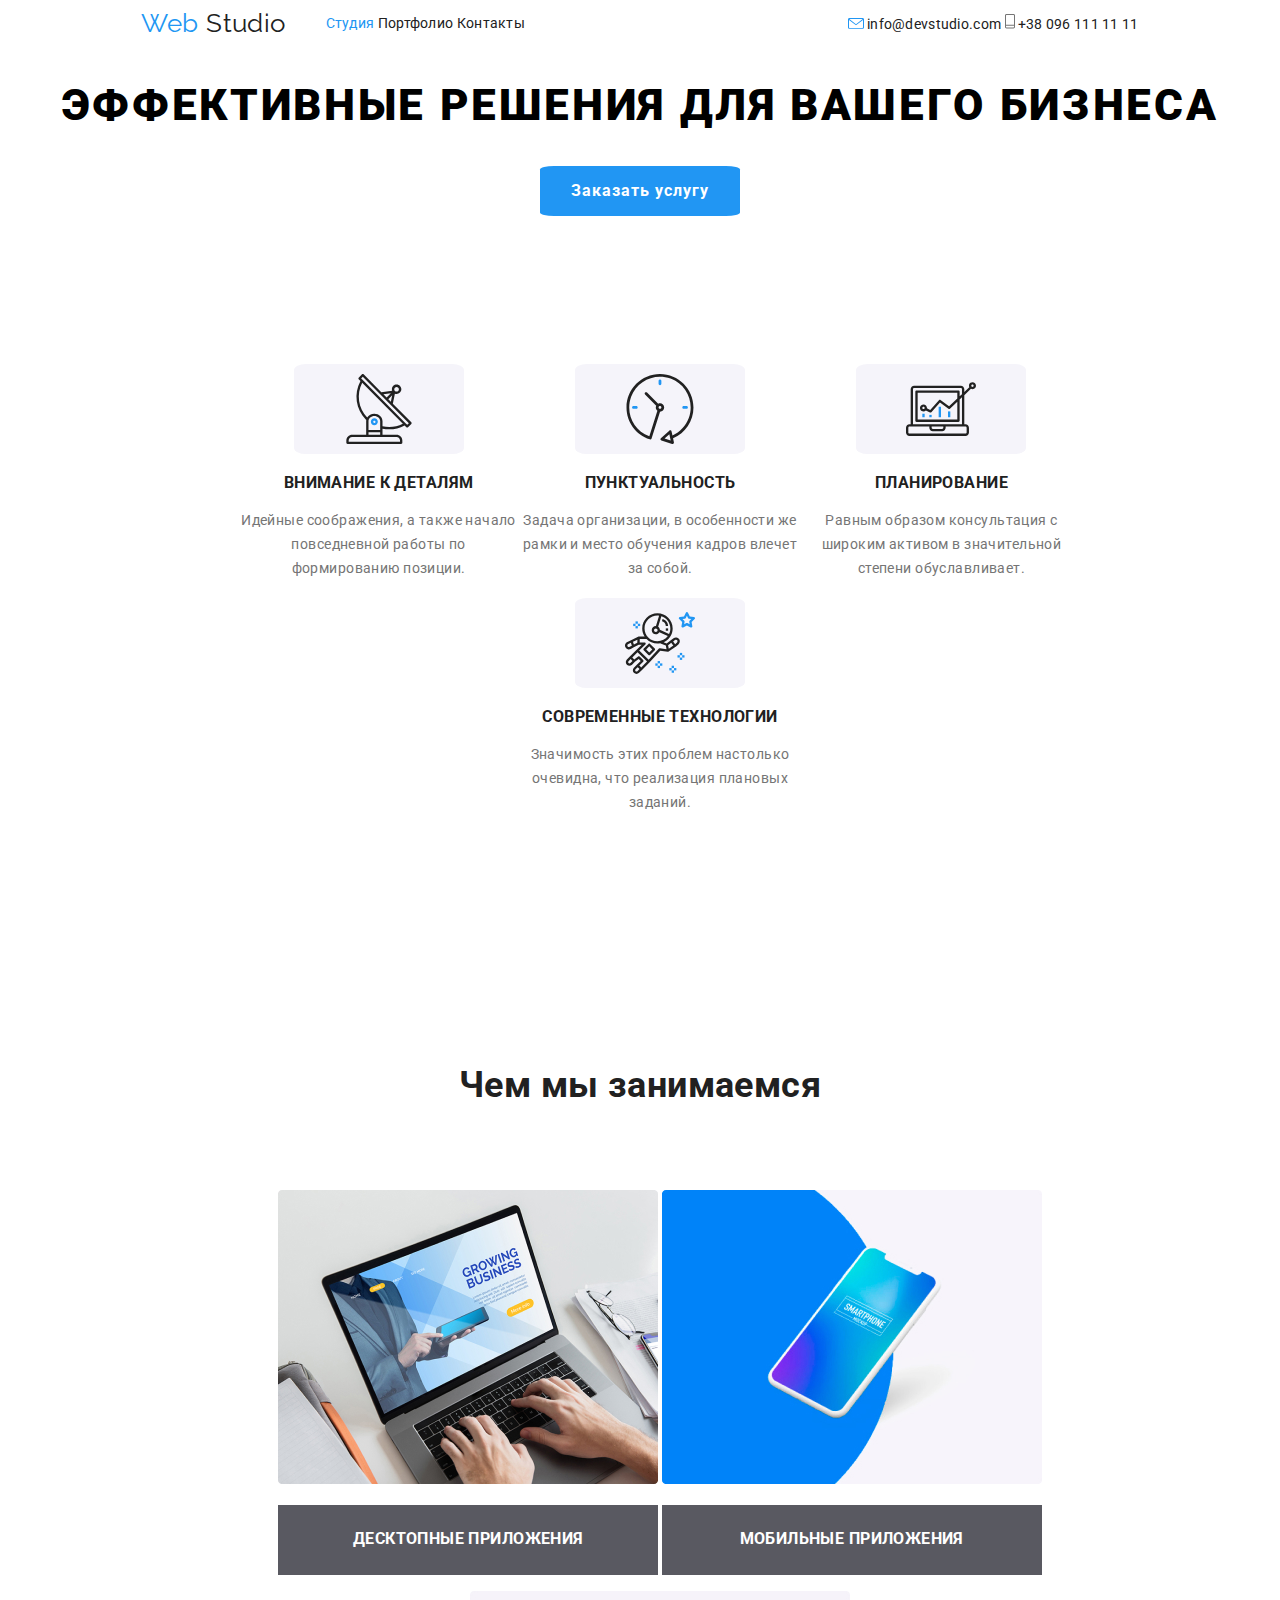
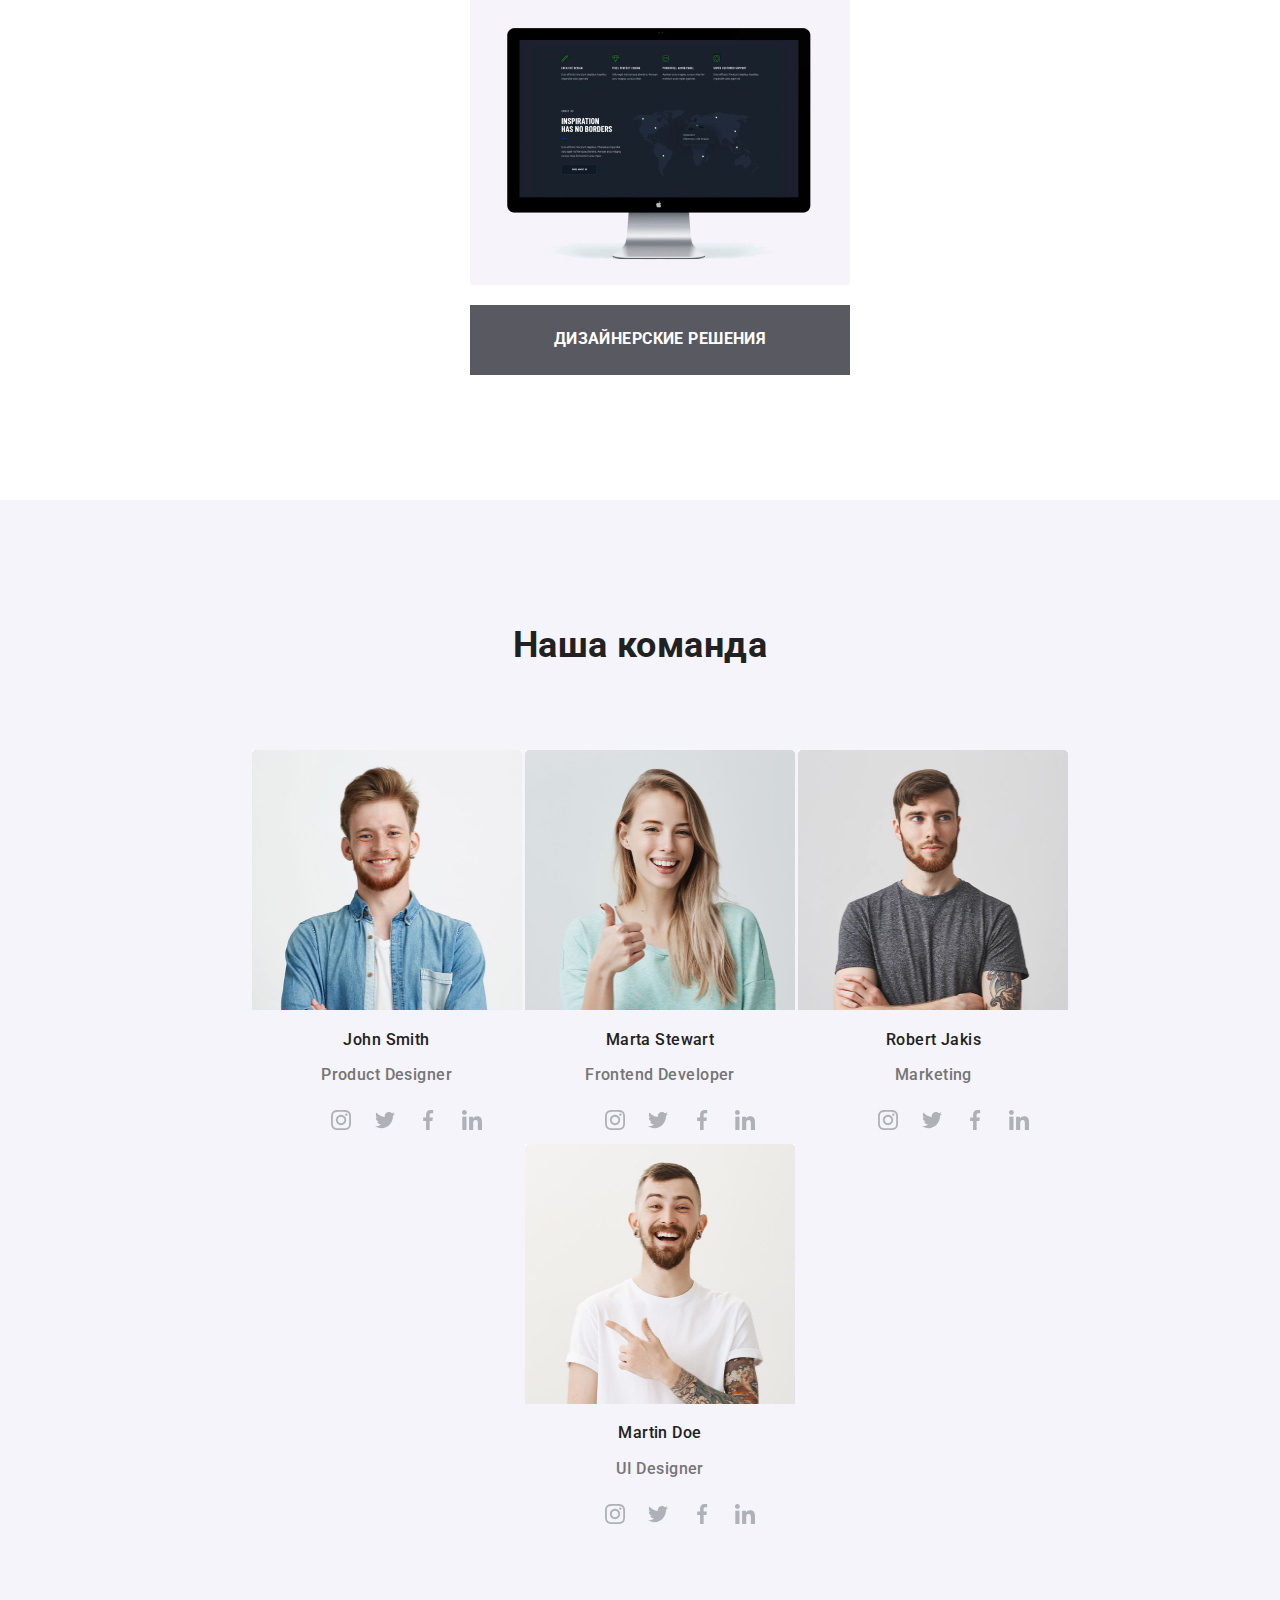
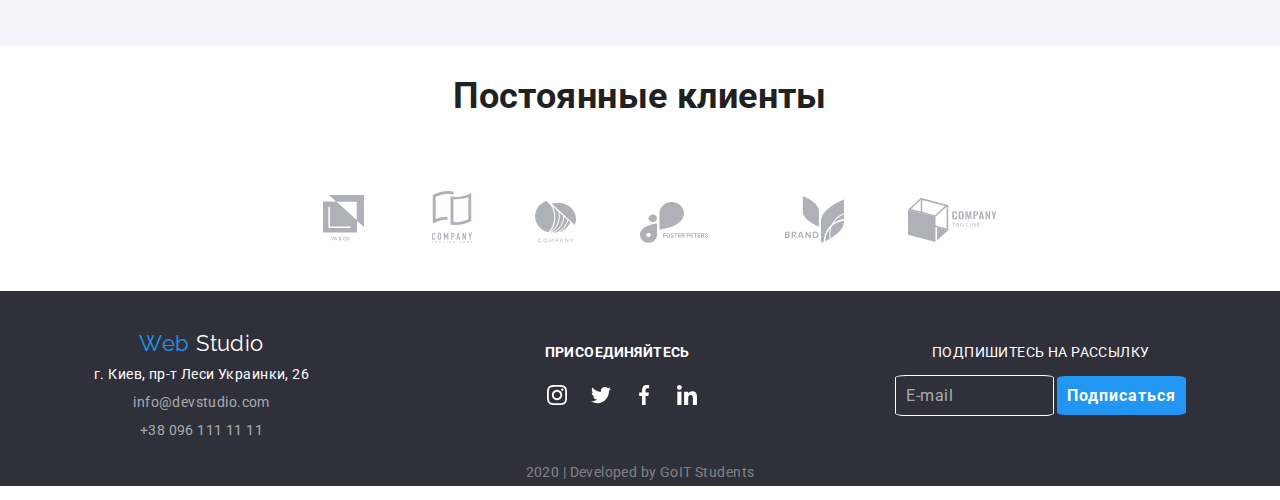
==== index.html @ b87e2730 "HW2 files added" ====
<!DOCTYPE html>
<html lang="ru">
  <head>
    <meta charset="UTF-8" />
    <meta name="viewport" content="width=device-width, initial-scale=1.0" />
    <title>Web Studio</title>

    <link
      href="https://fonts.googleapis.com/css2?family=Raleway:wght@700&family=Roboto:wght@500;700;900&display=swap"
      rel="stylesheet"
    />
    <link
      rel="stylesheet"
      href="https://cdnjs.cloudflare.com/ajax/libs/modern-normalize/0.6.0/modern-normalize.min.css"
    />
    <link rel="stylesheet" href="./css/style.css" />
  </head>
  <body>
    <header>
      <nav>
        <a href="./index.html" class="logo"
          ><span class="accent">Web</span> Studio</a
        >
        <ul class="list">
          <li class="item"><a class="item_active" href="">Студия</a></li>
          <li class="item"><a href="./portfolio.html">Портфолио</a></li>
          <li class="item"><a href="">Контакты</a></li>
        </ul>
      </nav>
      <section>
        <!-- потом сделать невидимым -->
        <h2 class="hidden">Свяжитесь с нами</h2>
        <ul class="contact_list">
          <li>
            <a href="mailto:info@devstudio.com">
              <img src="./images/mail.svg" alt="почта" /> info@devstudio.com</a
            >
          </li>
          <li>
            <a href="tel:0961111111">
              <img src="./images/tel.svg" alt="телефон" /> +38 096 111 11 11</a
            >
          </li>
        </ul>
      </section>
    </header>
    <main>
      <!-- It`s the hero, that our html layout deserves -->
      <section class="hero-section">
        <h1 class="hero-title">эффективные решения для вашего бизнеса</h1>

        <a class="hero_button" href="">Заказать услугу</a>
      </section>

      <!-- It`s Our advantages -->
      <section class="advantages-section">
        <h2 class="hidden">Наши преимущества</h2>
        <div class="advantages-horiz">
          <ul class="adventages">
            <li>
              <a href=""
                ><img src="./images/feature01.svg" alt="антенна" />
                <h3>Внимание к деталям</h3>
                <p>
                  Идейные соображения, а также начало повседневной работы по
                  формированию позиции.
                </p>
              </a>
            </li>
            <li>
              <a href=""
                ><img src="./images/feature02.svg" alt="часы" />
                <h3>Пунктуальность</h3>
                <p>
                  Задача организации, в особенности же рамки и место обучения
                  кадров влечет за собой.
                </p>
              </a>
            </li>
            <li>
              <a href=""
                ><img src="./images/feature03.svg" alt="диаграмма" />
                <h3>Планирование</h3>
                <p>
                  Равным образом консультация с широким активом в значительной
                  степени обуславливает.
                </p>
              </a>
            </li>
            <li>
              <a href=""
                ><img src="./images/feature04.svg" alt="космонавт" />
                <h3>Современные технологии</h3>
                <p>
                  Значимость этих проблем настолько очевидна, что реализация
                  плановых заданий.
                </p>
              </a>
            </li>
          </ul>
        </div>
      </section>
      <!-- It`s what we are doing -->
      <section class="doing-section">
        <h2 class="doing_title">Чем мы занимаемся</h2>

        <div class="doing-horiz">
          <ul class="doing_list">
            <li>
              <a href=""
                ><img
                  src="./images/doing01.jpg"
                  alt="ноутбук"
                  width="380"
                  height="294"
                />
                <h3>Десктопные приложения</h3>
                <!-- <img
                  src="./images/doing011.jpg"
                  alt="фон для десктопного приложения"
                  width="380"
                  height="70"
                /> -->
              </a>
            </li>
            <li>
              <a href=""
                ><img
                  src="./images/doing02.jpg"
                  alt="телефон"
                  width="380"
                  height="294"
                />
                <h3>Мобильные приложения</h3>
                <!-- <img
                  src="./images/doing022.jpg"
                  alt="фон для мобильного приложения"
                  width="380"
                  height="70"
                /> -->
              </a>
            </li>
            <li>
              <a href=""
                ><img
                  src="./images/doing03.jpg"
                  alt="экран"
                  width="380"
                  height="294"
                />
                <h3>Дизайнерские решения</h3>
                <!-- <img
                  src="./images/doing033.jpg"
                  alt="фон для дизайнерских решений"
                  width="380"
                  height="70"
                /> -->
              </a>
            </li>
          </ul>
        </div>
      </section>
      <!-- It`s our team -->
      <section class="team-section">
        <h2 class="team_title">Наша команда</h2>
        <div class="team-horiz">
          <ul class="team_list">
            <li>
              <img
                src="./images/johnSmith.jpg"
                alt="Джон Смит"
                width="270"
                height="260"
              />
              <h3>John Smith</h3>
              <p>Product Designer</p>
              <ul class="social_list">
                <li>
                  <a href="" aria-label="Ссылка на Instagram"
                    ><img src="./images/instagram2.svg" alt="Инстаграмм"
                  /></a>
                </li>
                <li>
                  <a href="" aria-label="Ссылка на Twitter"
                    ><img src="./images/twitter1.svg" alt="Твиттер"
                  /></a>
                </li>
                <li>
                  <a href="" aria-label="Ссылка на Facebook"
                    ><img src="./images/facebook1.svg" alt="Фейсбук"
                  /></a>
                </li>
                <li>
                  <a href="" aria-label="Ссылка на Linkedin"
                    ><img src="./images/linkedin1.svg" alt="Линкедин"
                  /></a>
                </li>
              </ul>
            </li>
            <li>
              <img
                src="./images/martaSteward.jpg"
                alt="Марта Стюарт"
                width="270"
                height="260"
              />
              <h3>Marta Stewart</h3>
              <p>Frontend Developer</p>
              <ul class="social_list">
                <li>
                  <a href="" aria-label="Ссылка на Instagram"
                    ><img src="./images/instagram2.svg" alt="Инстаграмм"
                  /></a>
                </li>
                <li>
                  <a href="" aria-label="Ссылка на Twitter"
                    ><img src="./images/twitter1.svg" alt="Твиттер"
                  /></a>
                </li>
                <li>
                  <a href="" aria-label="Ссылка на Facebook"
                    ><img src="./images/facebook1.svg" alt="Фейсбук"
                  /></a>
                </li>
                <li>
                  <a href="" aria-label="Ссылка на Linkedin"
                    ><img src="./images/linkedin1.svg" alt="Линкедин"
                  /></a>
                </li>
              </ul>
            </li>
            <li>
              <img
                src="./images/robertJakis.jpg"
                alt="Роберт Джекис"
                width="270"
                height="260"
              />
              <h3>Robert Jakis</h3>
              <p>Marketing</p>
              <ul class="social_list">
                <li>
                  <a href="" aria-label="Ссылка на Instagram"
                    ><img src="./images/instagram2.svg" alt="Инстаграмм"
                  /></a>
                </li>
                <li>
                  <a href="" aria-label="Ссылка на Twitter"
                    ><img src="./images/twitter1.svg" alt="Твиттер"
                  /></a>
                </li>
                <li>
                  <a href="" aria-label="Ссылка на Facebook"
                    ><img src="./images/facebook1.svg" alt="Фейсбук"
                  /></a>
                </li>
                <li>
                  <a href="" aria-label="Ссылка на Linkedin"
                    ><img src="./images/linkedin1.svg" alt="Линкедин"
                  /></a>
                </li>
              </ul>
            </li>
            <li>
              <img
                src="./images/martinDoe.jpg"
                alt="Мартин Доу"
                width="270"
                height="260"
              />
              <h3>Martin Doe</h3>
              <p>UI Designer</p>
              <ul class="social_list">
                <li>
                  <a href="" aria-label="Ссылка на Instagram"
                    ><img src="./images/instagram2.svg" alt="Инстаграмм"
                  /></a>
                </li>
                <li>
                  <a href="" aria-label="Ссылка на Twitter"
                    ><img src="./images/twitter1.svg" alt="Твиттер"
                  /></a>
                </li>
                <li>
                  <a href="" aria-label="Ссылка на Facebook"
                    ><img src="./images/facebook1.svg" alt="Фейсбук"
                  /></a>
                </li>
                <li>
                  <a href="" aria-label="Ссылка на Linkedin"
                    ><img src="./images/linkedin1.svg" alt="Линкедин"
                  /></a>
                </li>
              </ul>
            </li>
          </ul>
        </div>
      </section>
      <!-- our clients -->
      <section class="clients-section">
        <h2 class="clients_title">Постоянные клиенты</h2>
        <ul class="clients_list">
          <li>
            <a href="" aria-label="Ссылка на компанию 1"
              ><img src="./images/logo1.svg" alt="компания 1"
            /></a>
          </li>
          <li>
            <a href="" aria-label="Ссылка на компанию 2"
              ><img src="./images/logo2.svg" alt="компания 2"
            /></a>
          </li>
          <li>
            <a href="" aria-label="Ссылка на компанию 3"
              ><img src="./images/logo3.svg" alt="компания 3"
            /></a>
          </li>
          <li>
            <a href="" aria-label="Ссылка на компанию 4"
              ><img src="./images/logo4.svg" alt="компания 4"
            /></a>
          </li>
          <li>
            <a href="" aria-label="Ссылка на компанию 5"
              ><img src="./images/logo5.svg" alt="компания 5"
            /></a>
          </li>
          <li>
            <a href="" aria-label="Ссылка на компанию 6"
              ><img src="./images/logo6.svg" alt="компания 6"
            /></a>
          </li>
        </ul>
      </section>
    </main>
    <!-- Our footer -->
    <footer class="footer">
      <div class="horiz-footer">
        <!-- our adress -->
        <div class="adress">
          <a href="./index.html" class="logo"
            ><span class="accent">Web</span> Studio <br />
          </a>
          г. Киев, пр-т Леси Украинки, 26 <br />
          <a href="mailto:info@devstudio.com"> info@devstudio.com</a> <br />
          <a href="tel:0961111111"> +38 096 111 11 11</a>
        </div>
        <!-- join us! -->
        <div class="join-us">
          <p class="join-us_title">присоединяйтесь</p>
          <ul class="social_list">
            <li>
              <a href="" aria-label="Ссылка на Instagram"
                ><img src="./images/instagram21.svg" alt="Инстаграмм"
              /></a>
            </li>
            <li>
              <a href="" aria-label="Ссылка на Twitter"
                ><img src="./images/twitter11.svg" alt="Твиттер"
              /></a>
            </li>
            <li>
              <a href="" aria-label="Ссылка на Facebook"
                ><img src="./images/facebook11.svg" alt="Фейсбук"
              /></a>
            </li>
            <li>
              <a href="" aria-label="Ссылка на Linkedin"
                ><img src="./images/linkedin11.svg" alt="Линкедин"
              /></a>
            </li>
          </ul>
        </div>
        <!-- Sign up! -->
        <div class="subscribe">
          <p class="subscribe_title">Подпишитесь на рассылку</p>
          <a class="e-mail_button" href="">E-mail</a>
          <a class="hero_button" href="">Подписаться</a>
        </div>
      </div>
      <p class="copyright">
        2020 | Developed by GoIT Students
      </p>
    </footer>
  </body>
</html>
---- css/style.css ----
:root {
  --primary-text-color: #757575;
  --title-text-color: #212121;
  --accent-color: #2196f3;
  --primary-white-color: #ffffff;
}

html {
  box-sizing: border-box;
}

*,
*::before,
*::after {
  box-sizing: inherit;
}

a {
  text-decoration: none;
}
li {
  list-style: none;
}
body {
  font-family: Roboto, sans-serif;
  font-size: 14px;
  font-weight: 400;
  line-height: 1.14;
  letter-spacing: 0.03em;
}
/* header */

.list .item_active {
  color: var(--accent-color);
}

header,
nav {
  display: flex;
  justify-content: space-around;
  align-items: center;
}

nav li {
  display: inline-block;
}
.contact_list li {
  display: inline-block;
}

/* logo */

.logo {
  color: var(--title-text-color);
  font-family: raleway;
  font-size: 26px;
}
.logo:hover,
.logo:focus {
  color: var(--accent-color);
}
.logo .accent {
  color: var(--accent-color);
}
/* navigation */
.list a {
  letter-spacing: 0.02em;

  color: var(--title-text-color);
}
.list a:hover,
.list a:focus {
  color: var(--accent-color);
}
.hidden {
  /* font-size: 0; */
  display: none;
}
/* mail and phone */
.contact_list a {
  color: var(--title-text-color);

  letter-spacing: 0.02em;
}
.contact_list a:hover,
.contact_list a:focus {
  color: var(--accent-color);
}
/* hero */

.hero-section {
  display: flex;
  flex-direction: column;
  text-align: center;
  justify-content: center;
  align-items: center;
}

.hero-title {
  text-align: center;
  line-height: 1.36;
  text-transform: uppercase;
  font-size: 44px;
  font-weight: 900;
  letter-spacing: 0.06em;
}

.hero_button {
  width: 200px;

  padding: 10px;
  border-radius: 7%;

  font-size: 16px;
  font-weight: 700;
  line-height: 1.875;
  letter-spacing: 0.06em;

  background-color: var(--accent-color);
  color: var(--primary-white-color);
}
.hero_button:hover,
.hero_button:focus {
  background-color: var(--primary-white-color);
  color: var(--accent-color);
  border-width: 0px;
  border-color: var(--accent-color);
  border-style: solid;
}
/* our adventages */
/* hidden from navigation */

.advantages-section {
  padding: 94px 198px;
}

.advantages-horiz {
  padding-top: 40px;
  display: flex;
  flex-wrap: wrap;
  flex-direction: row;
  text-align: center;
  justify-content: center;
}

.adventages li {
  display: inline-block;
}
.adventages img {
  background-color: #f5f4fa;
  padding: 10px 50px;
  border-radius: 7%;
  border-color: var(--accent-color);
}
.adventages img:hover,
.adventages img:focus {
  background-color: var(--accent-color);
}
.adventages h3 {
  font-weight: 700;
  line-height: 1.14;
  text-transform: uppercase;

  color: var(--title-text-color);
}
.adventages h3:hover,
.adventages h3:focus {
  color: var(--accent-color);
}

.adventages p {
  line-height: 1.7;

  color: var(--primary-text-color);

  width: 278px;
  height: 75px;
}
.adventages p:hover,
.adventages p:focus {
  color: var(--accent-color);
}
/* what we are doing */

.doing-section {
  padding: 94px 198px;
}
.doing-horiz {
  padding-top: 40px;
  display: flex;
  flex-direction: row;
  text-align: center;
  justify-content: space-around;
  align-items: left;
}

.doing_title {
  font-size: 36px;
  font-weight: 700;
  line-height: 1.17;

  text-align: center;

  color: var(--title-text-color);
}
.doing_list li {
  display: inline-block;
}
.doing_list h3 {
  width: 380px;
  height: 70px;
  padding-top: 25px;

  font-weight: 700;
  text-transform: uppercase;
  text-align: center;

  background-color: rgba(47, 48, 58, 0.8);
  color: var(--primary-white-color);
}
.doing_list h3:hover,
.doing_list h3:focus {
  background-color: var(--accent-color);
}

/* our team */

.team-section {
  background-color: #f5f4fa;
  padding: 94px 198px;
}

.team-horiz {
  padding-top: 40px;
  display: flex;
  flex-direction: row;
  text-align: center;
  justify-content: space-around;
  align-items: left;
}

.team_title {
  font-size: 36px;
  font-weight: 700;
  line-height: 1.17;
  text-align: center;

  color: var(--title-text-color);
}
.team_list li {
  display: inline-block;
}
.team_list h3 {
  font-size: 16px;
  font-weight: 500;
  line-height: 1.19;
  text-align: center;

  color: var(--title-text-color);
}
.team_list p {
  font-size: 16px;
  font-weight: 500;
  line-height: 1.19;
  text-align: center;

  color: var(--primary-text-color);
}
.social_list li {
  display: inline;
}
.social_list img {
  padding: 10px;
}
.social_list img:hover,
.social_list img:focus {
  padding: 10px;
  border-radius: 50%;
  background-color: var(--accent-color);
}

/* our clients */

.clients-section {
  display: flex;
  flex-direction: column;
  text-align: center;
  justify-content: center;
  align-items: center;
}

.clients_title {
  font-size: 36px;
  font-weight: 700;
  line-height: 1.17;
  text-align: center;

  color: var(--title-text-color);
}

.clients_list li {
  display: inline-block;
  padding: 30px 30px;
  background-color: var(--primary-white-color);
}
.clients_list li:hover,
.clients_list li:focus {
  display: inline-block;
  padding: 30px 30px;
  background-color: var(--accent-color);
}

/* footer logo */
footer {
  background-color: #2f303a;
}
footer .logo {
  font-size: 22px;
  line-height: 1.18;

  color: var(--primary-white-color);
}
.adress {
  line-height: 2;
  color: var(--primary-white-color);
}
.adress a:not(:first-child) {
  color: rgba(255, 255, 255, 0.6);
}
.adress a:hover,
.adress a:focus {
  color: var(--accent-color);
}
.join-us_title {
  padding-left: 30px;

  text-align: center;
  text-transform: uppercase;
  font-weight: 700;

  color: var(--primary-white-color);
}
.subscribe_title {
  margin-bottom: 20px;

  text-transform: uppercase;
  line-height: 1.14;

  color: var(--primary-white-color);
}
.e-mail_button {
  padding: 10px 100px 10px 10px;

  border-style: solid;
  border-color: var(--primary-white-color);
  border-width: 1px;
  border-radius: 7%;
  background-color: #2f303a;
  color: rgba(255, 255, 255, 0.6);

  font-size: 16px;
  line-height: 1.88;
  font-weight: normal;
}
.e-mail_button:hover,
.e-mail_button:focus {
  background-color: var(--primary-white-color);
  color: #2f303a;
  border-width: 1px;
  border-color: var(--primary-white-color);
  border-style: solid;
}
.copyright {
  font-weight: normal;
  text-align: center;
  line-height: 2;

  color: rgba(255, 255, 255, 0.4);
}
.horiz-footer {
  padding-top: 40px;
  display: flex;
  flex-direction: row;
  text-align: center;
  justify-content: space-around;
  align-items: left;
}

/* portfolio */

.filter {
  padding-top: 40px;
  display: flex;
  flex-direction: row;
  text-align: center;
  justify-content: center;
}
.filter_button {
  margin: 5px;
  border: 1px solid rgba(0, 0, 0, 0.1);
  border-radius: 2px;

  font-size: 16px;
  font-weight: 500;
  line-height: 1.63;
  font-family: Roboto, sans-serif;

  background-color: #f5f4fa;
  color: var(--title-text-color);
}
.filter_button:hover,
.filter_button:focus {
  background-color: var(--accent-color);
  color: var(--primary-white-color);
  /* border-width: 1px;
  border-color: var(--accent-color);
  border-style: solid; */
}

/* .works_list li {
  display: flex;
} */

.works_list h3 {
  width: 380px;
  color: var(--title-text-color);
  font-size: 18px;
  font-weight: bold;
}

.works_list p {
  width: 380px;
  color: var(--primary-text-color);
  font-size: 16px;
  font-weight: normal;
}

.works_list h3:hover,
.works_list h3:focus {
  color: var(--accent-color);
}

.works_list p:hover,
.works_list p:focus {
  color: var(--accent-color);
}

.works_list {
  padding-top: 40px;
  display: flex;
  flex-wrap: wrap;
  flex-direction: row;
  text-align: center;
  justify-content: center;
}
/* .works_list li:nth-child(3n + 4) {
  background-color: orange;
   margin-right: calc(100% - 125px); 
} */
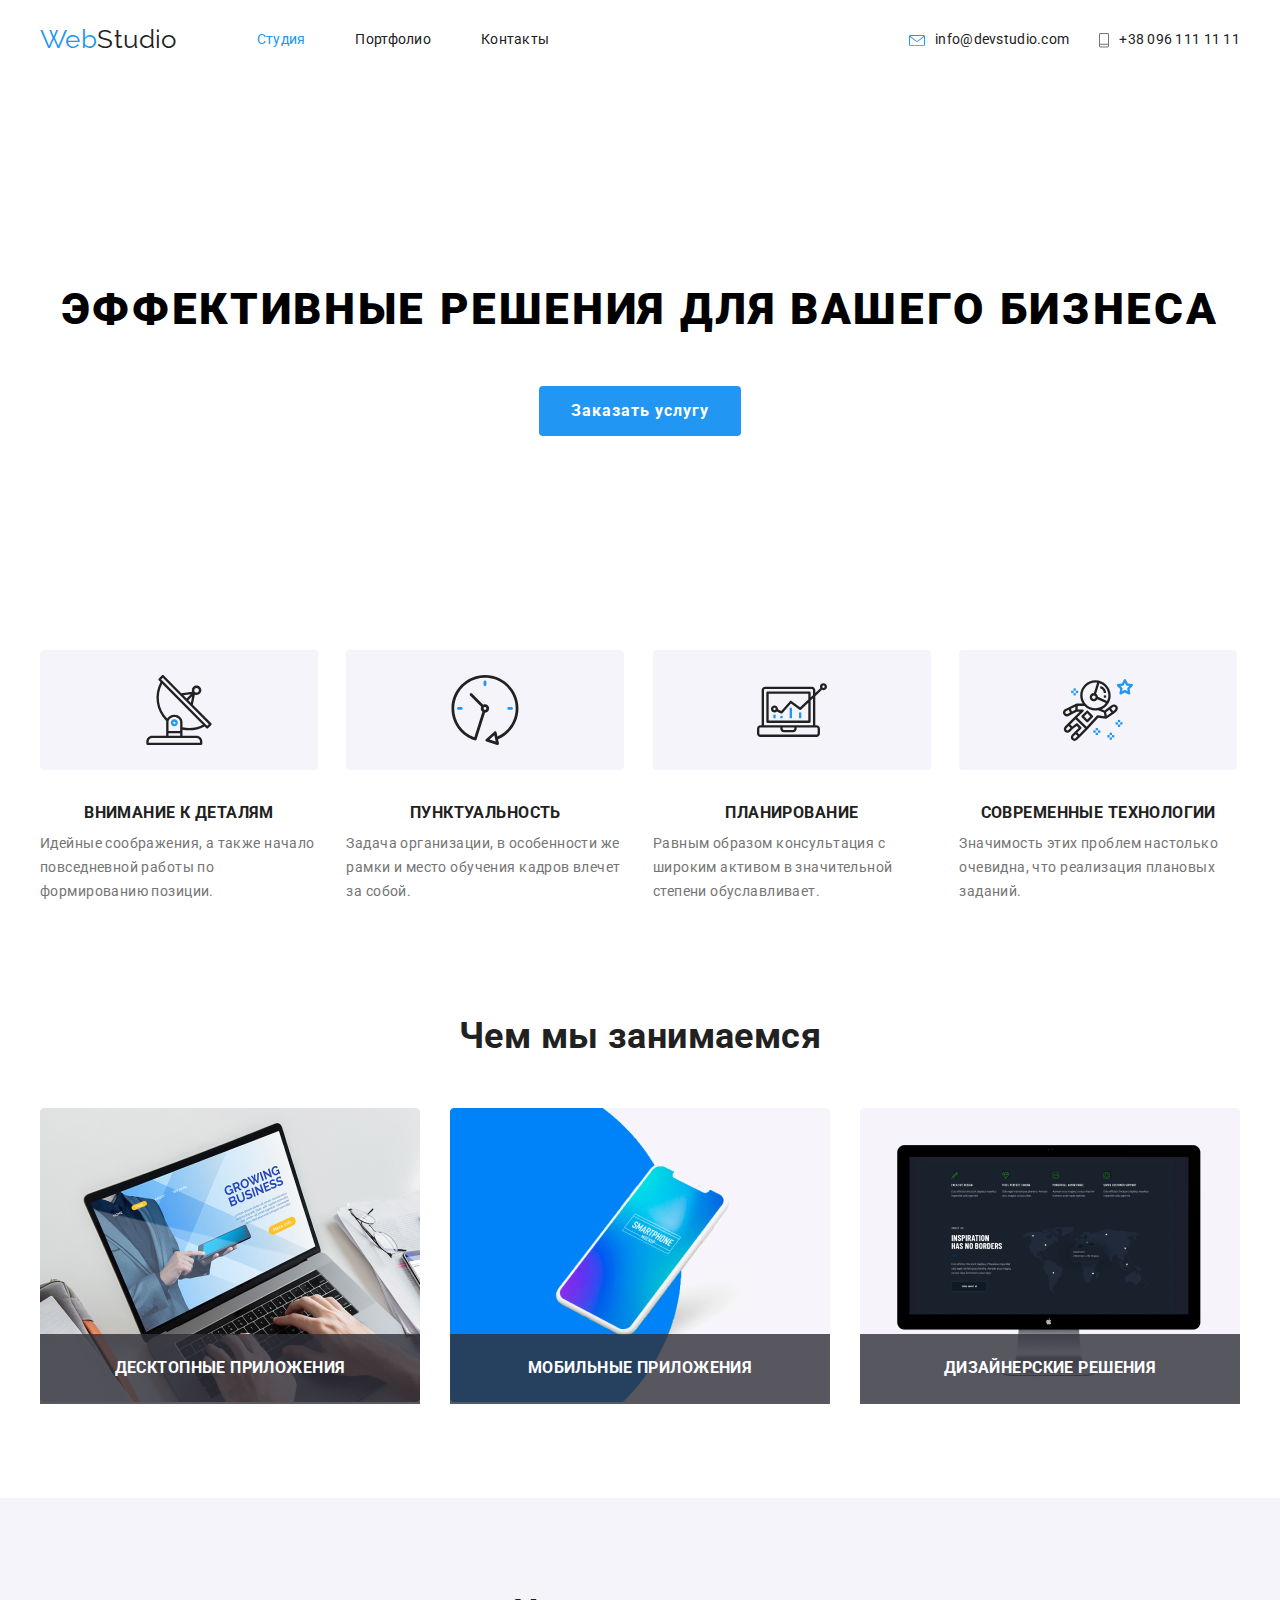
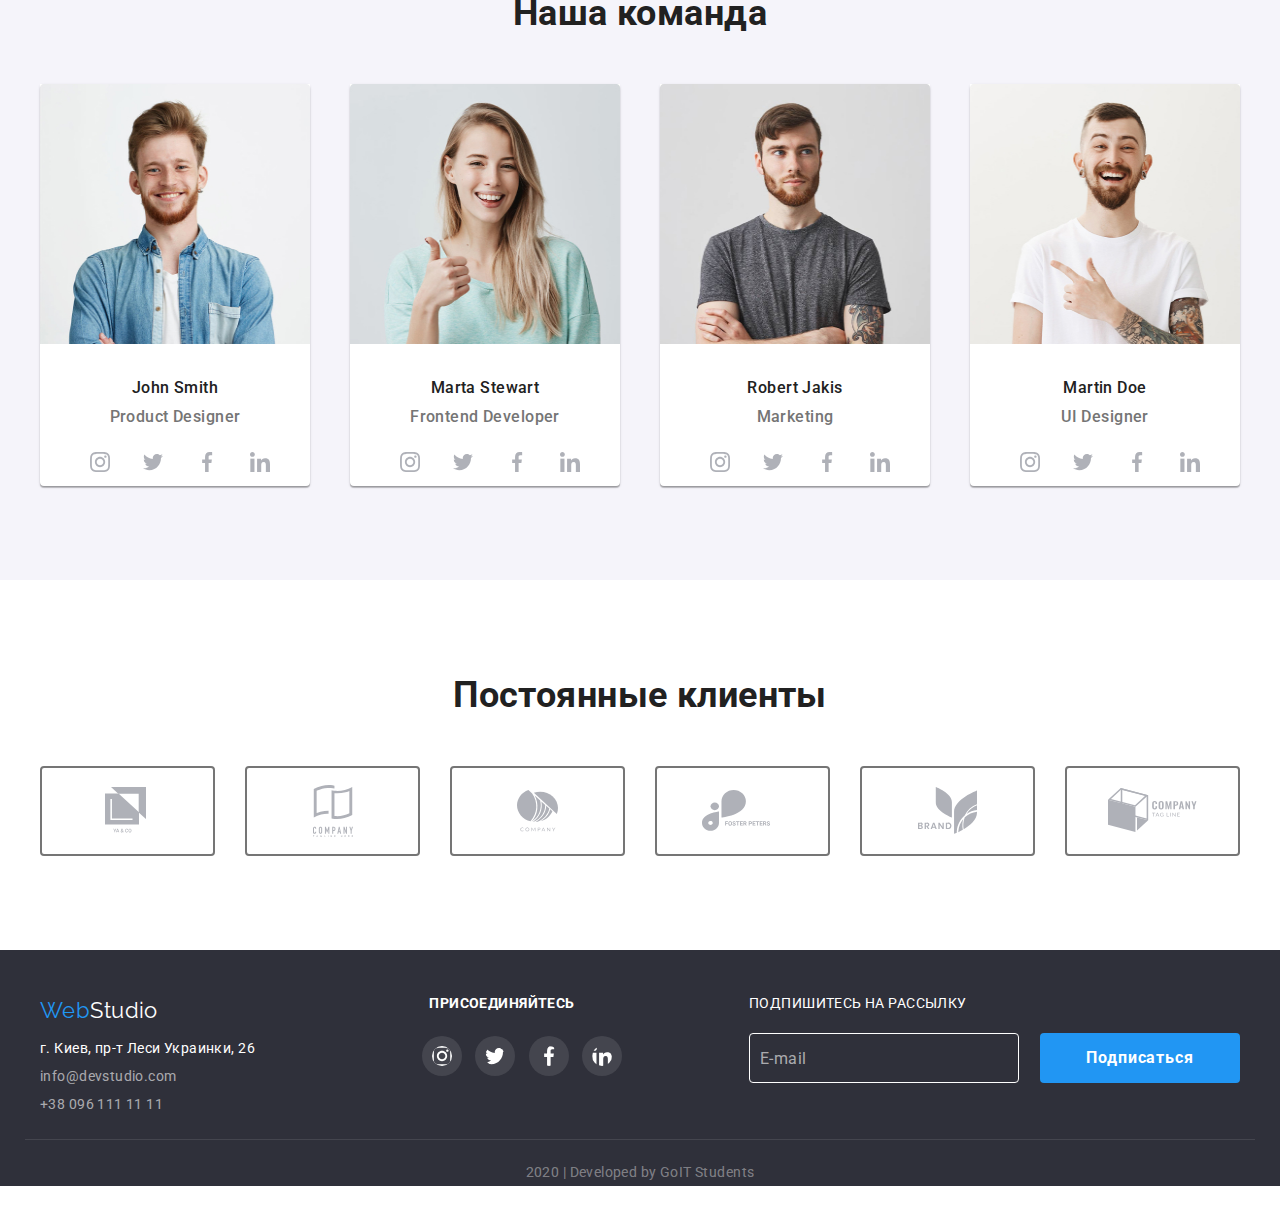
==== commit c524c30a: "positioning added" ====
--- a/index.html
+++ b/index.html
@@ -17,35 +17,40 @@
   </head>
   <body>
     <header>
-      <nav>
-        <a href="./index.html" class="logo"
-          ><span class="accent">Web</span> Studio</a
-        >
-        <ul class="list">
-          <li class="item"><a class="item_active" href="">Студия</a></li>
-          <li class="item"><a href="./portfolio.html">Портфолио</a></li>
-          <li class="item"><a href="">Контакты</a></li>
-        </ul>
-      </nav>
-      <section>
-        <!-- потом сделать невидимым -->
-        <h2 class="hidden">Свяжитесь с нами</h2>
-        <ul class="contact_list">
-          <li>
-            <a href="mailto:info@devstudio.com">
-              <img src="./images/mail.svg" alt="почта" /> info@devstudio.com</a
-            >
-          </li>
-          <li>
-            <a href="tel:0961111111">
-              <img src="./images/tel.svg" alt="телефон" /> +38 096 111 11 11</a
-            >
-          </li>
-        </ul>
-      </section>
+      <div class="container">
+        <nav>
+          <a href="./index.html" class="logo"
+            ><span class="accent">Web</span> Studio</a
+          >
+          <ul class="list">
+            <li class="item"><a class="item_active" href="">Студия</a></li>
+            <li class="item"><a href="./portfolio.html">Портфолио</a></li>
+            <li class="item"><a href="">Контакты</a></li>
+          </ul>
+        </nav>
+        <section>
+          <!-- потом сделать невидимым -->
+          <h2 class="hidden">Свяжитесь с нами</h2>
+          <ul class="contact_list">
+            <li>
+              <a href="mailto:info@devstudio.com">
+                <img src="./images/mail.svg" alt="почта" />
+                info@devstudio.com</a
+              >
+            </li>
+            <li class="contact_list_first">
+              <a href="tel:0961111111">
+                <img src="./images/tel.svg" alt="телефон" />
+                +38 096 111 11 11</a
+              >
+            </li>
+          </ul>
+        </section>
+      </div>
     </header>
     <main>
-      <!-- It`s the hero, that our html layout deserves -->
+      <!-- It`s the HERO, that our html layout deserves -->
+
       <section class="hero-section">
         <h1 class="hero-title">эффективные решения для вашего бизнеса</h1>
 
@@ -53,59 +58,59 @@
       </section>
 
       <!-- It`s Our advantages -->
-      <section class="advantages-section">
+      <section class="container">
         <h2 class="hidden">Наши преимущества</h2>
-        <div class="advantages-horiz">
-          <ul class="adventages">
-            <li>
-              <a href=""
-                ><img src="./images/feature01.svg" alt="антенна" />
-                <h3>Внимание к деталям</h3>
-                <p>
-                  Идейные соображения, а также начало повседневной работы по
-                  формированию позиции.
-                </p>
-              </a>
-            </li>
-            <li>
-              <a href=""
-                ><img src="./images/feature02.svg" alt="часы" />
-                <h3>Пунктуальность</h3>
-                <p>
-                  Задача организации, в особенности же рамки и место обучения
-                  кадров влечет за собой.
-                </p>
-              </a>
-            </li>
-            <li>
-              <a href=""
-                ><img src="./images/feature03.svg" alt="диаграмма" />
-                <h3>Планирование</h3>
-                <p>
-                  Равным образом консультация с широким активом в значительной
-                  степени обуславливает.
-                </p>
-              </a>
-            </li>
-            <li>
-              <a href=""
-                ><img src="./images/feature04.svg" alt="космонавт" />
-                <h3>Современные технологии</h3>
-                <p>
-                  Значимость этих проблем настолько очевидна, что реализация
-                  плановых заданий.
-                </p>
-              </a>
-            </li>
-          </ul>
-        </div>
-      </section>
+
+        <ul class="adventages">
+          <li>
+            <a href=""
+              ><img src="./images/feature01.svg" alt="антенна" />
+              <h3>Внимание к деталям</h3>
+              <p>
+                Идейные соображения, а также начало повседневной работы по
+                формированию позиции.
+              </p>
+            </a>
+          </li>
+          <li>
+            <a href=""
+              ><img src="./images/feature02.svg" alt="часы" />
+              <h3>Пунктуальность</h3>
+              <p>
+                Задача организации, в особенности же рамки и место обучения
+                кадров влечет за собой.
+              </p>
+            </a>
+          </li>
+          <li>
+            <a href=""
+              ><img src="./images/feature03.svg" alt="диаграмма" />
+              <h3>Планирование</h3>
+              <p>
+                Равным образом консультация с широким активом в значительной
+                степени обуславливает.
+              </p>
+            </a>
+          </li>
+          <li>
+            <a href=""
+              ><img src="./images/feature04.svg" alt="космонавт" />
+              <h3>Современные технологии</h3>
+              <p>
+                Значимость этих проблем настолько очевидна, что реализация
+                плановых заданий.
+              </p>
+            </a>
+          </li>
+        </ul>
+      </section>
+
       <!-- It`s what we are doing -->
       <section class="doing-section">
         <h2 class="doing_title">Чем мы занимаемся</h2>
 
-        <div class="doing-horiz">
-          <ul class="doing_list">
+        <div>
+          <ul class="container">
             <li>
               <a href=""
                 ><img
@@ -160,146 +165,149 @@
           </ul>
         </div>
       </section>
+
       <!-- It`s our team -->
+
       <section class="team-section">
         <h2 class="team_title">Наша команда</h2>
-        <div class="team-horiz">
-          <ul class="team_list">
-            <li>
-              <img
-                src="./images/johnSmith.jpg"
-                alt="Джон Смит"
-                width="270"
-                height="260"
-              />
-              <h3>John Smith</h3>
-              <p>Product Designer</p>
-              <ul class="social_list">
-                <li>
-                  <a href="" aria-label="Ссылка на Instagram"
-                    ><img src="./images/instagram2.svg" alt="Инстаграмм"
-                  /></a>
-                </li>
-                <li>
-                  <a href="" aria-label="Ссылка на Twitter"
-                    ><img src="./images/twitter1.svg" alt="Твиттер"
-                  /></a>
-                </li>
-                <li>
-                  <a href="" aria-label="Ссылка на Facebook"
-                    ><img src="./images/facebook1.svg" alt="Фейсбук"
-                  /></a>
-                </li>
-                <li>
-                  <a href="" aria-label="Ссылка на Linkedin"
-                    ><img src="./images/linkedin1.svg" alt="Линкедин"
-                  /></a>
-                </li>
-              </ul>
-            </li>
-            <li>
-              <img
-                src="./images/martaSteward.jpg"
-                alt="Марта Стюарт"
-                width="270"
-                height="260"
-              />
-              <h3>Marta Stewart</h3>
-              <p>Frontend Developer</p>
-              <ul class="social_list">
-                <li>
-                  <a href="" aria-label="Ссылка на Instagram"
-                    ><img src="./images/instagram2.svg" alt="Инстаграмм"
-                  /></a>
-                </li>
-                <li>
-                  <a href="" aria-label="Ссылка на Twitter"
-                    ><img src="./images/twitter1.svg" alt="Твиттер"
-                  /></a>
-                </li>
-                <li>
-                  <a href="" aria-label="Ссылка на Facebook"
-                    ><img src="./images/facebook1.svg" alt="Фейсбук"
-                  /></a>
-                </li>
-                <li>
-                  <a href="" aria-label="Ссылка на Linkedin"
-                    ><img src="./images/linkedin1.svg" alt="Линкедин"
-                  /></a>
-                </li>
-              </ul>
-            </li>
-            <li>
-              <img
-                src="./images/robertJakis.jpg"
-                alt="Роберт Джекис"
-                width="270"
-                height="260"
-              />
-              <h3>Robert Jakis</h3>
-              <p>Marketing</p>
-              <ul class="social_list">
-                <li>
-                  <a href="" aria-label="Ссылка на Instagram"
-                    ><img src="./images/instagram2.svg" alt="Инстаграмм"
-                  /></a>
-                </li>
-                <li>
-                  <a href="" aria-label="Ссылка на Twitter"
-                    ><img src="./images/twitter1.svg" alt="Твиттер"
-                  /></a>
-                </li>
-                <li>
-                  <a href="" aria-label="Ссылка на Facebook"
-                    ><img src="./images/facebook1.svg" alt="Фейсбук"
-                  /></a>
-                </li>
-                <li>
-                  <a href="" aria-label="Ссылка на Linkedin"
-                    ><img src="./images/linkedin1.svg" alt="Линкедин"
-                  /></a>
-                </li>
-              </ul>
-            </li>
-            <li>
-              <img
-                src="./images/martinDoe.jpg"
-                alt="Мартин Доу"
-                width="270"
-                height="260"
-              />
-              <h3>Martin Doe</h3>
-              <p>UI Designer</p>
-              <ul class="social_list">
-                <li>
-                  <a href="" aria-label="Ссылка на Instagram"
-                    ><img src="./images/instagram2.svg" alt="Инстаграмм"
-                  /></a>
-                </li>
-                <li>
-                  <a href="" aria-label="Ссылка на Twitter"
-                    ><img src="./images/twitter1.svg" alt="Твиттер"
-                  /></a>
-                </li>
-                <li>
-                  <a href="" aria-label="Ссылка на Facebook"
-                    ><img src="./images/facebook1.svg" alt="Фейсбук"
-                  /></a>
-                </li>
-                <li>
-                  <a href="" aria-label="Ссылка на Linkedin"
-                    ><img src="./images/linkedin1.svg" alt="Линкедин"
-                  /></a>
-                </li>
-              </ul>
-            </li>
-          </ul>
-        </div>
-      </section>
+
+        <ul class="container">
+          <li>
+            <img
+              src="./images/johnSmith.jpg"
+              alt="Джон Смит"
+              width="270"
+              height="260"
+            />
+            <h3>John Smith</h3>
+            <p>Product Designer</p>
+            <ul class="social_list">
+              <li>
+                <a href="" aria-label="Ссылка на Instagram"
+                  ><img src="./images/instagram2.svg" alt="Инстаграмм"
+                /></a>
+              </li>
+              <li>
+                <a href="" aria-label="Ссылка на Twitter"
+                  ><img src="./images/twitter1.svg" alt="Твиттер"
+                /></a>
+              </li>
+              <li>
+                <a href="" aria-label="Ссылка на Facebook"
+                  ><img src="./images/facebook1.svg" alt="Фейсбук"
+                /></a>
+              </li>
+              <li>
+                <a href="" aria-label="Ссылка на Linkedin"
+                  ><img src="./images/linkedin1.svg" alt="Линкедин"
+                /></a>
+              </li>
+            </ul>
+          </li>
+          <li>
+            <img
+              src="./images/martaSteward.jpg"
+              alt="Марта Стюарт"
+              width="270"
+              height="260"
+            />
+            <h3>Marta Stewart</h3>
+            <p>Frontend Developer</p>
+            <ul class="social_list">
+              <li>
+                <a href="" aria-label="Ссылка на Instagram"
+                  ><img src="./images/instagram2.svg" alt="Инстаграмм"
+                /></a>
+              </li>
+              <li>
+                <a href="" aria-label="Ссылка на Twitter"
+                  ><img src="./images/twitter1.svg" alt="Твиттер"
+                /></a>
+              </li>
+              <li>
+                <a href="" aria-label="Ссылка на Facebook"
+                  ><img src="./images/facebook1.svg" alt="Фейсбук"
+                /></a>
+              </li>
+              <li>
+                <a href="" aria-label="Ссылка на Linkedin"
+                  ><img src="./images/linkedin1.svg" alt="Линкедин"
+                /></a>
+              </li>
+            </ul>
+          </li>
+          <li>
+            <img
+              src="./images/robertJakis.jpg"
+              alt="Роберт Джекис"
+              width="270"
+              height="260"
+            />
+            <h3>Robert Jakis</h3>
+            <p>Marketing</p>
+            <ul class="social_list">
+              <li>
+                <a href="" aria-label="Ссылка на Instagram"
+                  ><img src="./images/instagram2.svg" alt="Инстаграмм"
+                /></a>
+              </li>
+              <li>
+                <a href="" aria-label="Ссылка на Twitter"
+                  ><img src="./images/twitter1.svg" alt="Твиттер"
+                /></a>
+              </li>
+              <li>
+                <a href="" aria-label="Ссылка на Facebook"
+                  ><img src="./images/facebook1.svg" alt="Фейсбук"
+                /></a>
+              </li>
+              <li>
+                <a href="" aria-label="Ссылка на Linkedin"
+                  ><img src="./images/linkedin1.svg" alt="Линкедин"
+                /></a>
+              </li>
+            </ul>
+          </li>
+          <li>
+            <img
+              src="./images/martinDoe.jpg"
+              alt="Мартин Доу"
+              width="270"
+              height="260"
+            />
+            <h3>Martin Doe</h3>
+            <p>UI Designer</p>
+            <ul class="social_list">
+              <li>
+                <a href="" aria-label="Ссылка на Instagram"
+                  ><img src="./images/instagram2.svg" alt="Инстаграмм"
+                /></a>
+              </li>
+              <li>
+                <a href="" aria-label="Ссылка на Twitter"
+                  ><img src="./images/twitter1.svg" alt="Твиттер"
+                /></a>
+              </li>
+              <li>
+                <a href="" aria-label="Ссылка на Facebook"
+                  ><img src="./images/facebook1.svg" alt="Фейсбук"
+                /></a>
+              </li>
+              <li>
+                <a href="" aria-label="Ссылка на Linkedin"
+                  ><img src="./images/linkedin1.svg" alt="Линкедин"
+                /></a>
+              </li>
+            </ul>
+          </li>
+        </ul>
+      </section>
+
       <!-- our clients -->
+
       <section class="clients-section">
         <h2 class="clients_title">Постоянные клиенты</h2>
-        <ul class="clients_list">
+        <ul class="container">
           <li>
             <a href="" aria-label="Ссылка на компанию 1"
               ><img src="./images/logo1.svg" alt="компания 1"
@@ -333,9 +341,11 @@
         </ul>
       </section>
     </main>
+
     <!-- Our footer -->
+
     <footer class="footer">
-      <div class="horiz-footer">
+      <div class="container">
         <!-- our adress -->
         <div class="adress">
           <a href="./index.html" class="logo"
@@ -374,8 +384,10 @@
         <!-- Sign up! -->
         <div class="subscribe">
           <p class="subscribe_title">Подпишитесь на рассылку</p>
-          <a class="e-mail_button" href="">E-mail</a>
-          <a class="hero_button" href="">Подписаться</a>
+          <div class="subscribe_buttons">
+            <a class="e-mail_button" href="">E-mail</a>
+            <a class="hero_button" href="">Подписаться</a>
+          </div>
         </div>
       </div>
       <p class="copyright">
--- a/css/style.css
+++ b/css/style.css
@@ -30,27 +30,30 @@
 }
 /* header */
 
+.container {
+  display: flex;
+  align-items: center;
+  justify-content: space-between;
+
+  margin: 0;
+  margin-left: auto;
+  margin-right: auto;
+  max-width: 1230px;
+  padding-left: 15px;
+  padding-right: 15px;
+}
+
 .list .item_active {
   color: var(--accent-color);
 }
 
-header,
-nav {
-  display: flex;
-  justify-content: space-around;
-  align-items: center;
-}
-
-nav li {
-  display: inline-block;
-}
-.contact_list li {
-  display: inline-block;
-}
-
 /* logo */
 
 .logo {
+  display: flex;
+  align-items: center;
+  height: 80px;
+
   color: var(--title-text-color);
   font-family: raleway;
   font-size: 26px;
@@ -63,21 +66,63 @@
   color: var(--accent-color);
 }
 /* navigation */
+nav {
+  display: flex;
+  align-items: center;
+}
+
+nav .list,
+section .contact_list {
+  margin: 0;
+  display: flex;
+  align-items: center;
+}
+.container .list {
+  padding-left: 0;
+  margin-left: 80px;
+}
+
 .list a {
+  display: flex;
+  align-items: center;
+
+  height: 80px;
+
   letter-spacing: 0.02em;
 
   color: var(--title-text-color);
 }
+.list :not(:last-child) {
+  margin-right: 50px;
+  height: 80px;
+}
+
 .list a:hover,
 .list a:focus {
   color: var(--accent-color);
+  border-bottom: 2px solid var(--accent-color);
 }
 .hidden {
-  /* font-size: 0; */
   display: none;
 }
+.contact_list {
+  padding: 0;
+}
+
+.contact_list img {
+  margin-right: 10px;
+}
+
+.contact_list_first {
+  margin-left: 30px;
+}
 /* mail and phone */
+
 .contact_list a {
+  display: flex;
+  align-items: center;
+  height: 80px;
+
   color: var(--title-text-color);
 
   letter-spacing: 0.02em;
@@ -86,6 +131,7 @@
 .contact_list a:focus {
   color: var(--accent-color);
 }
+
 /* hero */
 
 .hero-section {
@@ -94,9 +140,14 @@
   text-align: center;
   justify-content: center;
   align-items: center;
+
+  padding-top: 200px;
+  padding-bottom: 200px;
 }
 
 .hero-title {
+  margin: 0;
+  margin-bottom: 46px;
   text-align: center;
   line-height: 1.36;
   text-transform: uppercase;
@@ -106,10 +157,11 @@
 }
 
 .hero_button {
-  width: 200px;
-
-  padding: 10px;
-  border-radius: 7%;
+  text-align: center;
+  min-width: 200px;
+
+  padding: 10px 32px;
+  border-radius: 4px;
 
   font-size: 16px;
   font-weight: 700;
@@ -134,22 +186,23 @@
   padding: 94px 198px;
 }
 
-.advantages-horiz {
-  padding-top: 40px;
-  display: flex;
-  flex-wrap: wrap;
-  flex-direction: row;
-  text-align: center;
-  justify-content: center;
+.adventages {
+  padding-left: 0;
 }
 
 .adventages li {
   display: inline-block;
 }
+
+.adventages li:not(:last-child) {
+  margin-right: 25px;
+}
 .adventages img {
+  max-width: 278px;
+  max-height: 120px;
   background-color: #f5f4fa;
-  padding: 10px 50px;
-  border-radius: 7%;
+  padding: 25px 104px;
+  border-radius: 4px;
   border-color: var(--accent-color);
 }
 .adventages img:hover,
@@ -157,9 +210,13 @@
   background-color: var(--accent-color);
 }
 .adventages h3 {
+  margin-top: 30px;
+  margin-bottom: 10px;
+
   font-weight: 700;
   line-height: 1.14;
   text-transform: uppercase;
+  text-align: center;
 
   color: var(--title-text-color);
 }
@@ -169,7 +226,10 @@
 }
 
 .adventages p {
+  margin: 0;
+
   line-height: 1.7;
+  text-align: left;
 
   color: var(--primary-text-color);
 
@@ -183,18 +243,11 @@
 /* what we are doing */
 
 .doing-section {
-  padding: 94px 198px;
-}
-.doing-horiz {
-  padding-top: 40px;
-  display: flex;
-  flex-direction: row;
-  text-align: center;
-  justify-content: space-around;
-  align-items: left;
+  padding: 94px 0;
 }
 
 .doing_title {
+  margin: 0 0 50px 0;
   font-size: 36px;
   font-weight: 700;
   line-height: 1.17;
@@ -203,10 +256,23 @@
 
   color: var(--title-text-color);
 }
-.doing_list li {
-  display: inline-block;
-}
-.doing_list h3 {
+
+.doing_list {
+  padding: 0;
+}
+/* .doing_list li {
+  display: flex;
+} */
+.doing_list li:not(:last-child) {
+  margin-right: 30px;
+}
+.doing-section h3 {
+  display: block;
+
+  position: relative;
+  z-index: 1;
+
+  margin: 0;
   width: 380px;
   height: 70px;
   padding-top: 25px;
@@ -218,28 +284,24 @@
   background-color: rgba(47, 48, 58, 0.8);
   color: var(--primary-white-color);
 }
-.doing_list h3:hover,
-.doing_list h3:focus {
+.doing-section h3:hover,
+.doing-section h3:focus {
   background-color: var(--accent-color);
+}
+
+.doing-section img {
+  margin-bottom: -72px;
 }
 
 /* our team */
 
 .team-section {
   background-color: #f5f4fa;
-  padding: 94px 198px;
-}
-
-.team-horiz {
-  padding-top: 40px;
-  display: flex;
-  flex-direction: row;
-  text-align: center;
-  justify-content: space-around;
-  align-items: left;
+  padding: 94px 0;
 }
 
 .team_title {
+  margin: 0 0 50px;
   font-size: 36px;
   font-weight: 700;
   line-height: 1.17;
@@ -247,10 +309,16 @@
 
   color: var(--title-text-color);
 }
-.team_list li {
+.team-section .container > li {
   display: inline-block;
-}
-.team_list h3 {
+  background-color: var(--primary-white-color);
+  box-shadow: 0px 2px 1px rgba(0, 0, 0, 0.2), 0px 1px 1px rgba(0, 0, 0, 0.14),
+    0px 1px 3px rgba(0, 0, 0, 0.12);
+  border-radius: 4px;
+}
+.team-section h3 {
+  margin: 30px 0 10px;
+
   font-size: 16px;
   font-weight: 500;
   line-height: 1.19;
@@ -258,7 +326,8 @@
 
   color: var(--title-text-color);
 }
-.team_list p {
+.team-section p {
+  margin: 0 0 16px;
   font-size: 16px;
   font-weight: 500;
   line-height: 1.19;
@@ -266,15 +335,18 @@
 
   color: var(--primary-text-color);
 }
+
 .social_list li {
   display: inline;
 }
 .social_list img {
   padding: 10px;
 }
+.social_list li:not(:last-child) {
+  margin: 0 10px 0 0;
+}
 .social_list img:hover,
 .social_list img:focus {
-  padding: 10px;
   border-radius: 50%;
   background-color: var(--accent-color);
 }
@@ -282,6 +354,7 @@
 /* our clients */
 
 .clients-section {
+  padding: 94px 0;
   display: flex;
   flex-direction: column;
   text-align: center;
@@ -290,6 +363,7 @@
 }
 
 .clients_title {
+  margin: 0 0 50px;
   font-size: 36px;
   font-weight: 700;
   line-height: 1.17;
@@ -298,29 +372,54 @@
   color: var(--title-text-color);
 }
 
-.clients_list li {
-  display: inline-block;
-  padding: 30px 30px;
+.clients-section .container {
+  width: 1230px;
+  justify-content: space-between;
+}
+
+.clients-section a {
+  display: flex;
+  justify-content: center;
+  align-items: center;
+
+  border: solid 2px var(--primary-text-color);
+  border-radius: 4px;
+
   background-color: var(--primary-white-color);
 }
-.clients_list li:hover,
-.clients_list li:focus {
-  display: inline-block;
-  padding: 30px 30px;
+.clients-section a:hover,
+.clients-section a:focus {
   background-color: var(--accent-color);
+}
+
+.clients-section a {
+  /* display: block; */
+  width: 175px;
+  height: 90px;
 }
 
 /* footer logo */
 footer {
   background-color: #2f303a;
 }
+.footer .container {
+  align-items: flex-start;
+  border-bottom: solid 1px rgba(255, 255, 255, 0.1);
+}
 footer .logo {
+  height: 26px;
+
+  margin-bottom: 10px;
+
   font-size: 22px;
   line-height: 1.18;
 
   color: var(--primary-white-color);
 }
 .adress {
+  margin-top: 48px;
+  margin-bottom: 21px;
+
   line-height: 2;
   color: var(--primary-white-color);
 }
@@ -331,8 +430,15 @@
 .adress a:focus {
   color: var(--accent-color);
 }
+
+.join-us {
+  display: flex;
+  flex-direction: column;
+  margin-top: 46px;
+}
 .join-us_title {
-  padding-left: 30px;
+  margin: 0 0 24px;
+  padding: 0px;
 
   text-align: center;
   text-transform: uppercase;
@@ -340,21 +446,49 @@
 
   color: var(--primary-white-color);
 }
+
+.footer .social_list {
+  margin: 0;
+}
+.footer .social_list img {
+  background: rgba(255, 255, 255, 0.1);
+  border-radius: 50%;
+}
+
+.footer .social_list img:hover {
+  background: var(--accent-color);
+}
+
+.subscribe {
+  margin: 46px 0 0;
+  display: flex;
+  flex-direction: column;
+}
+
 .subscribe_title {
-  margin-bottom: 20px;
+  margin: 0 0 21px;
 
   text-transform: uppercase;
   line-height: 1.14;
 
   color: var(--primary-white-color);
 }
+
+.subscribe_buttons {
+  display: flex;
+  flex-direction: row;
+}
+
 .e-mail_button {
-  padding: 10px 100px 10px 10px;
+  margin-right: 21px;
+  padding: 10px 10px;
+  width: 270px;
+  height: 50px;
 
   border-style: solid;
   border-color: var(--primary-white-color);
   border-width: 1px;
-  border-radius: 7%;
+  border-radius: 4px;
   background-color: #2f303a;
   color: rgba(255, 255, 255, 0.6);
 
@@ -371,34 +505,36 @@
   border-style: solid;
 }
 .copyright {
+  margin-top: 18px;
+  margin-bottom: 21px;
+
   font-weight: normal;
   text-align: center;
   line-height: 2;
 
   color: rgba(255, 255, 255, 0.4);
 }
-.horiz-footer {
-  padding-top: 40px;
+
+/* portfolio */
+
+.filter {
+  margin-top: 93px;
+  margin-bottom: 50px;
+  padding-left: 0;
+
   display: flex;
   flex-direction: row;
   text-align: center;
-  justify-content: space-around;
-  align-items: left;
-}
-
-/* portfolio */
-
-.filter {
-  padding-top: 40px;
-  display: flex;
-  flex-direction: row;
-  text-align: center;
   justify-content: center;
 }
+.filter li:not(:last-child) {
+  margin-right: 30px;
+}
+
 .filter_button {
-  margin: 5px;
+  padding: 6px 22px;
   border: 1px solid rgba(0, 0, 0, 0.1);
-  border-radius: 2px;
+  border-radius: 4px;
 
   font-size: 16px;
   font-weight: 500;
@@ -412,27 +548,32 @@
 .filter_button:focus {
   background-color: var(--accent-color);
   color: var(--primary-white-color);
-  /* border-width: 1px;
-  border-color: var(--accent-color);
-  border-style: solid; */
-}
-
-/* .works_list li {
-  display: flex;
-} */
+}
 
 .works_list h3 {
-  width: 380px;
-  color: var(--title-text-color);
+  /* width: 380px; */
+  margin: 20px 0 4px 24px;
+
+  color: var(--title-text-color);
+
   font-size: 18px;
   font-weight: bold;
+  text-align: left;
 }
 
 .works_list p {
-  width: 380px;
+  margin: 0 0 20px 24px;
+  /* width: 380px; */
+
   color: var(--primary-text-color);
+
   font-size: 16px;
   font-weight: normal;
+  text-align: left;
+}
+
+.works_list p + p {
+  display: none;
 }
 
 .works_list h3:hover,
@@ -446,14 +587,23 @@
 }
 
 .works_list {
-  padding-top: 40px;
+  padding: 0;
   display: flex;
   flex-wrap: wrap;
   flex-direction: row;
   text-align: center;
   justify-content: center;
 }
-/* .works_list li:nth-child(3n + 4) {
-  background-color: orange;
-   margin-right: calc(100% - 125px); 
-} */
+.works_list li {
+  border: 1px solid #eeeeee;
+  border-radius: 5px;
+}
+.works_list li:not(:nth-child(3n)) {
+  margin-right: 27px;
+}
+.works_list li:not(:nth-child(n + 7)) {
+  margin-bottom: 30px;
+}
+.portfolio {
+  margin-bottom: 94px;
+}
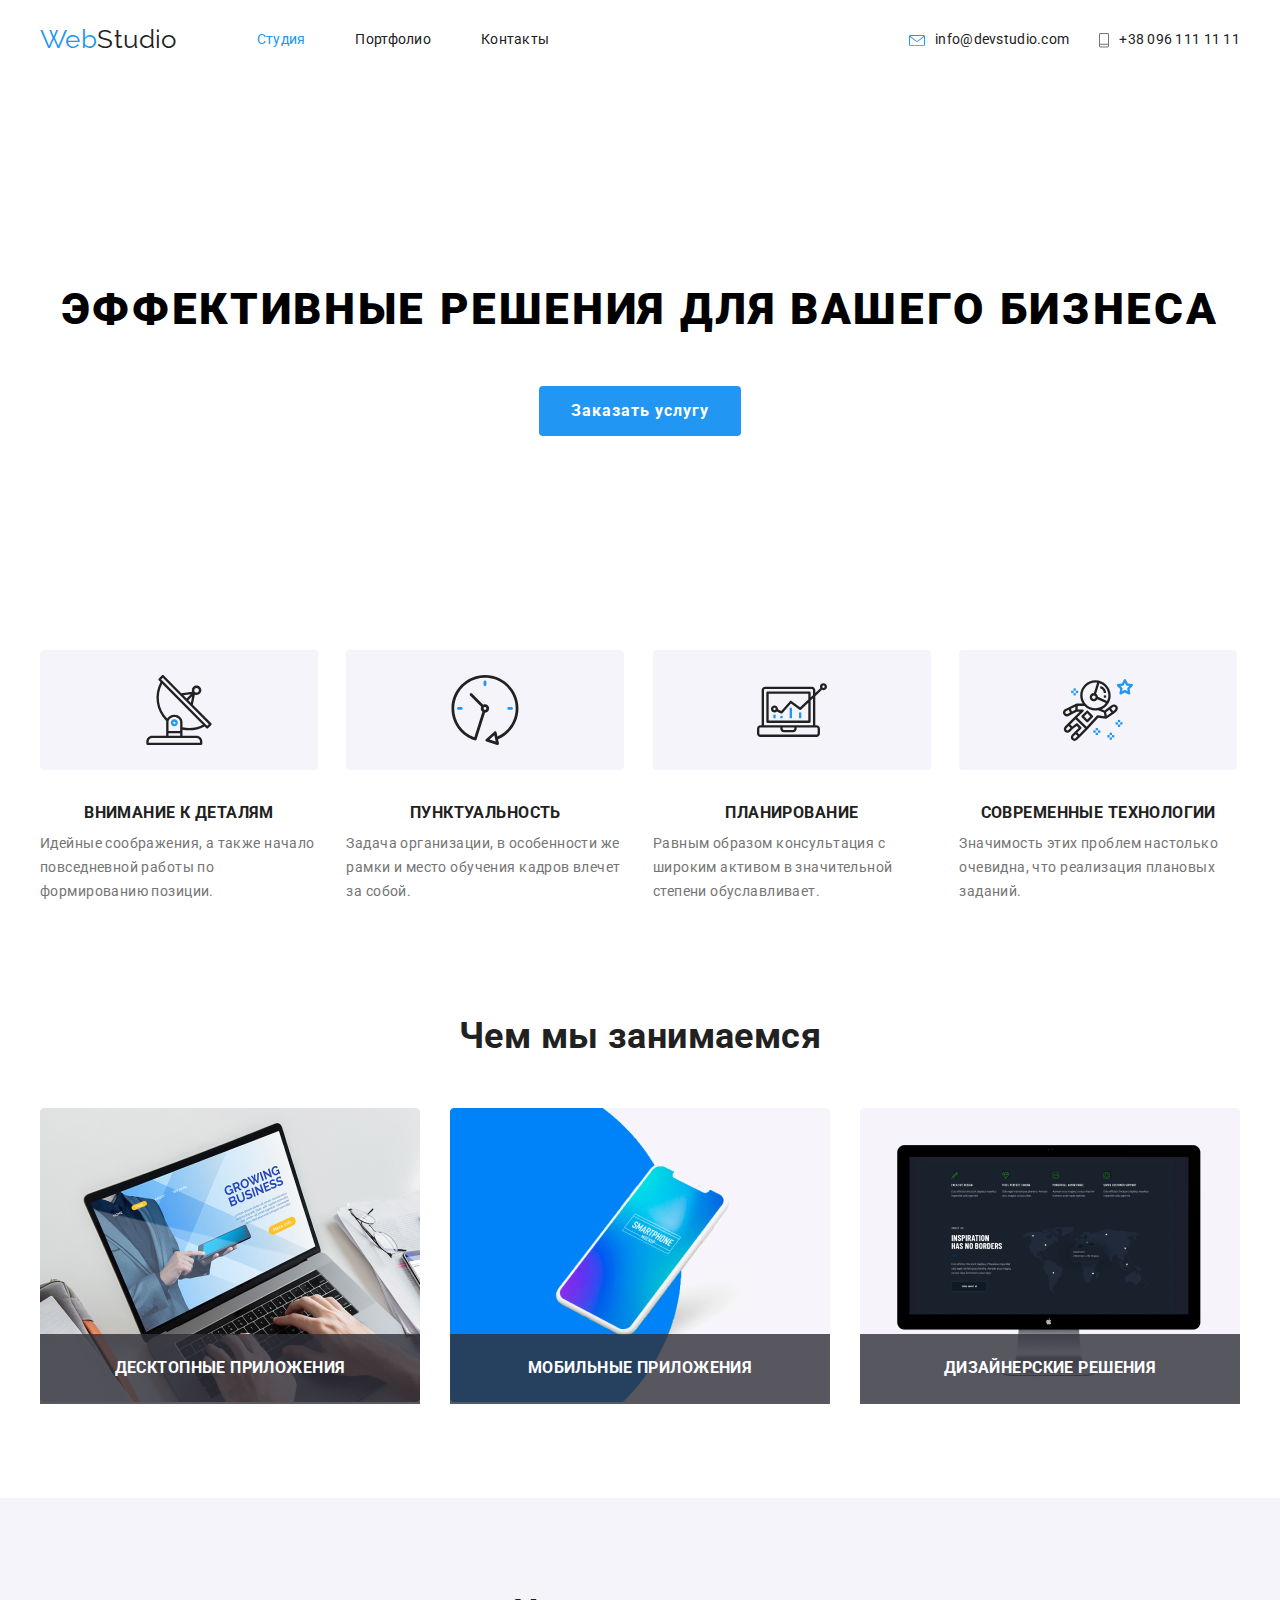
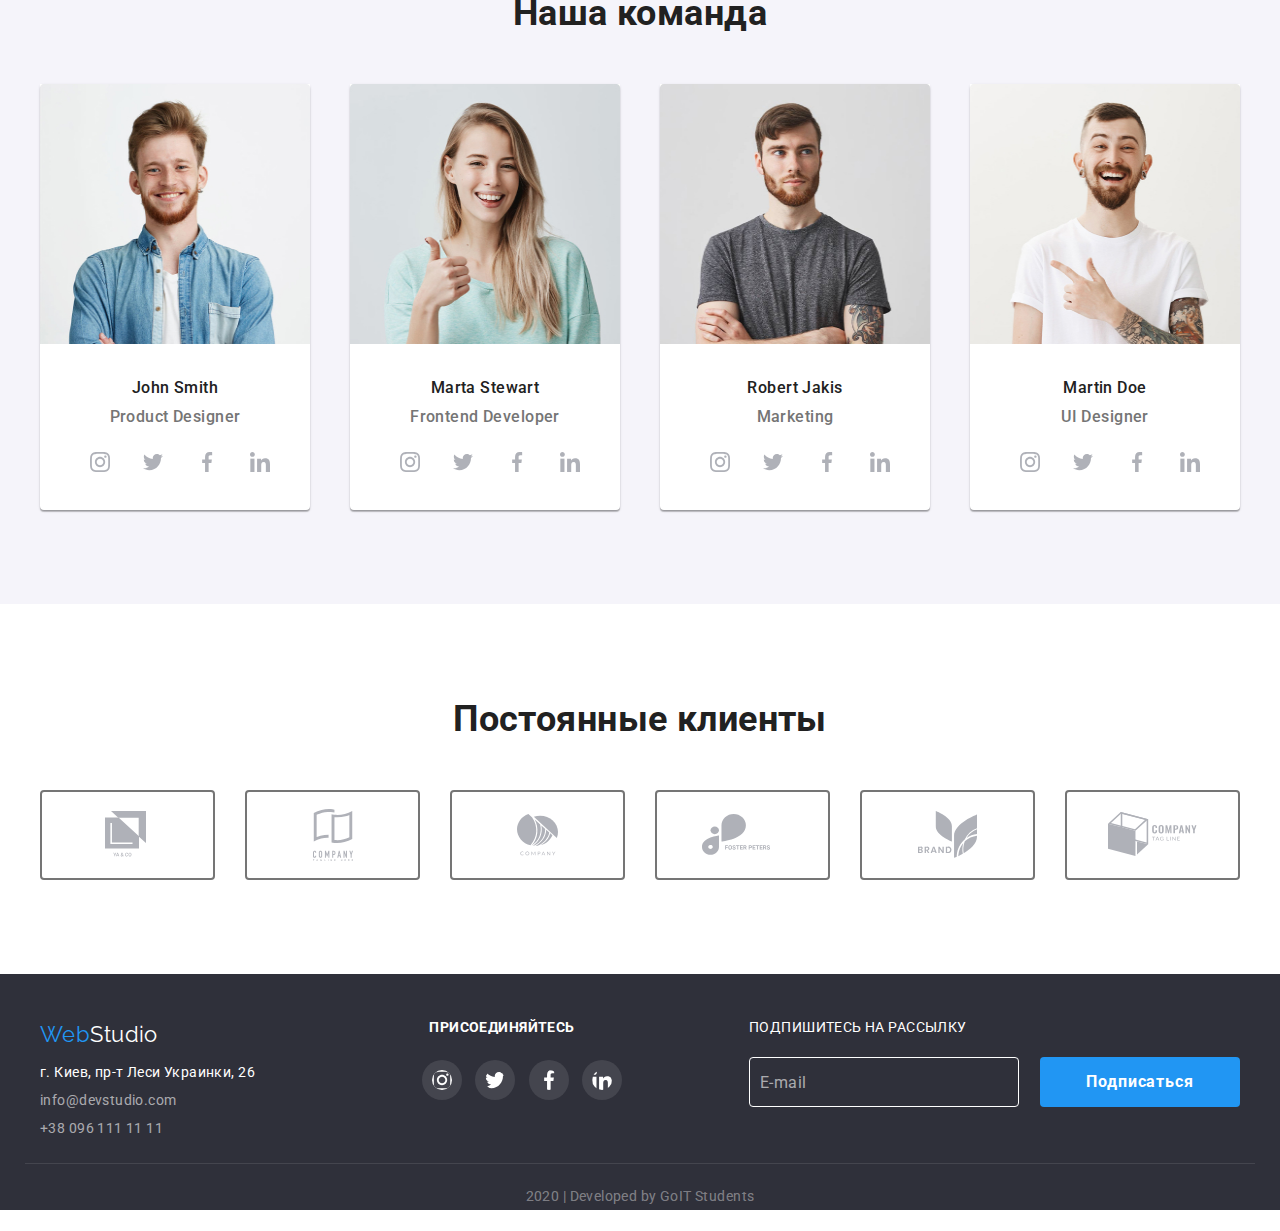
==== commit 7d8f152c: "padding-bottom to card added" ====
--- a/index.html
+++ b/index.html
@@ -172,7 +172,7 @@
         <h2 class="team_title">Наша команда</h2>
 
         <ul class="container">
-          <li>
+          <li class="card">
             <img
               src="./images/johnSmith.jpg"
               alt="Джон Смит"
@@ -204,7 +204,7 @@
               </li>
             </ul>
           </li>
-          <li>
+          <li class="card">
             <img
               src="./images/martaSteward.jpg"
               alt="Марта Стюарт"
@@ -236,7 +236,7 @@
               </li>
             </ul>
           </li>
-          <li>
+          <li class="card">
             <img
               src="./images/robertJakis.jpg"
               alt="Роберт Джекис"
@@ -268,7 +268,7 @@
               </li>
             </ul>
           </li>
-          <li>
+          <li class="card">
             <img
               src="./images/martinDoe.jpg"
               alt="Мартин Доу"
--- a/css/style.css
+++ b/css/style.css
@@ -339,16 +339,22 @@
 .social_list li {
   display: inline;
 }
+
 .social_list img {
   padding: 10px;
 }
 .social_list li:not(:last-child) {
   margin: 0 10px 0 0;
 }
+
 .social_list img:hover,
 .social_list img:focus {
   border-radius: 50%;
   background-color: var(--accent-color);
+}
+
+.container .card {
+  padding-bottom: 24px;
 }
 
 /* our clients */
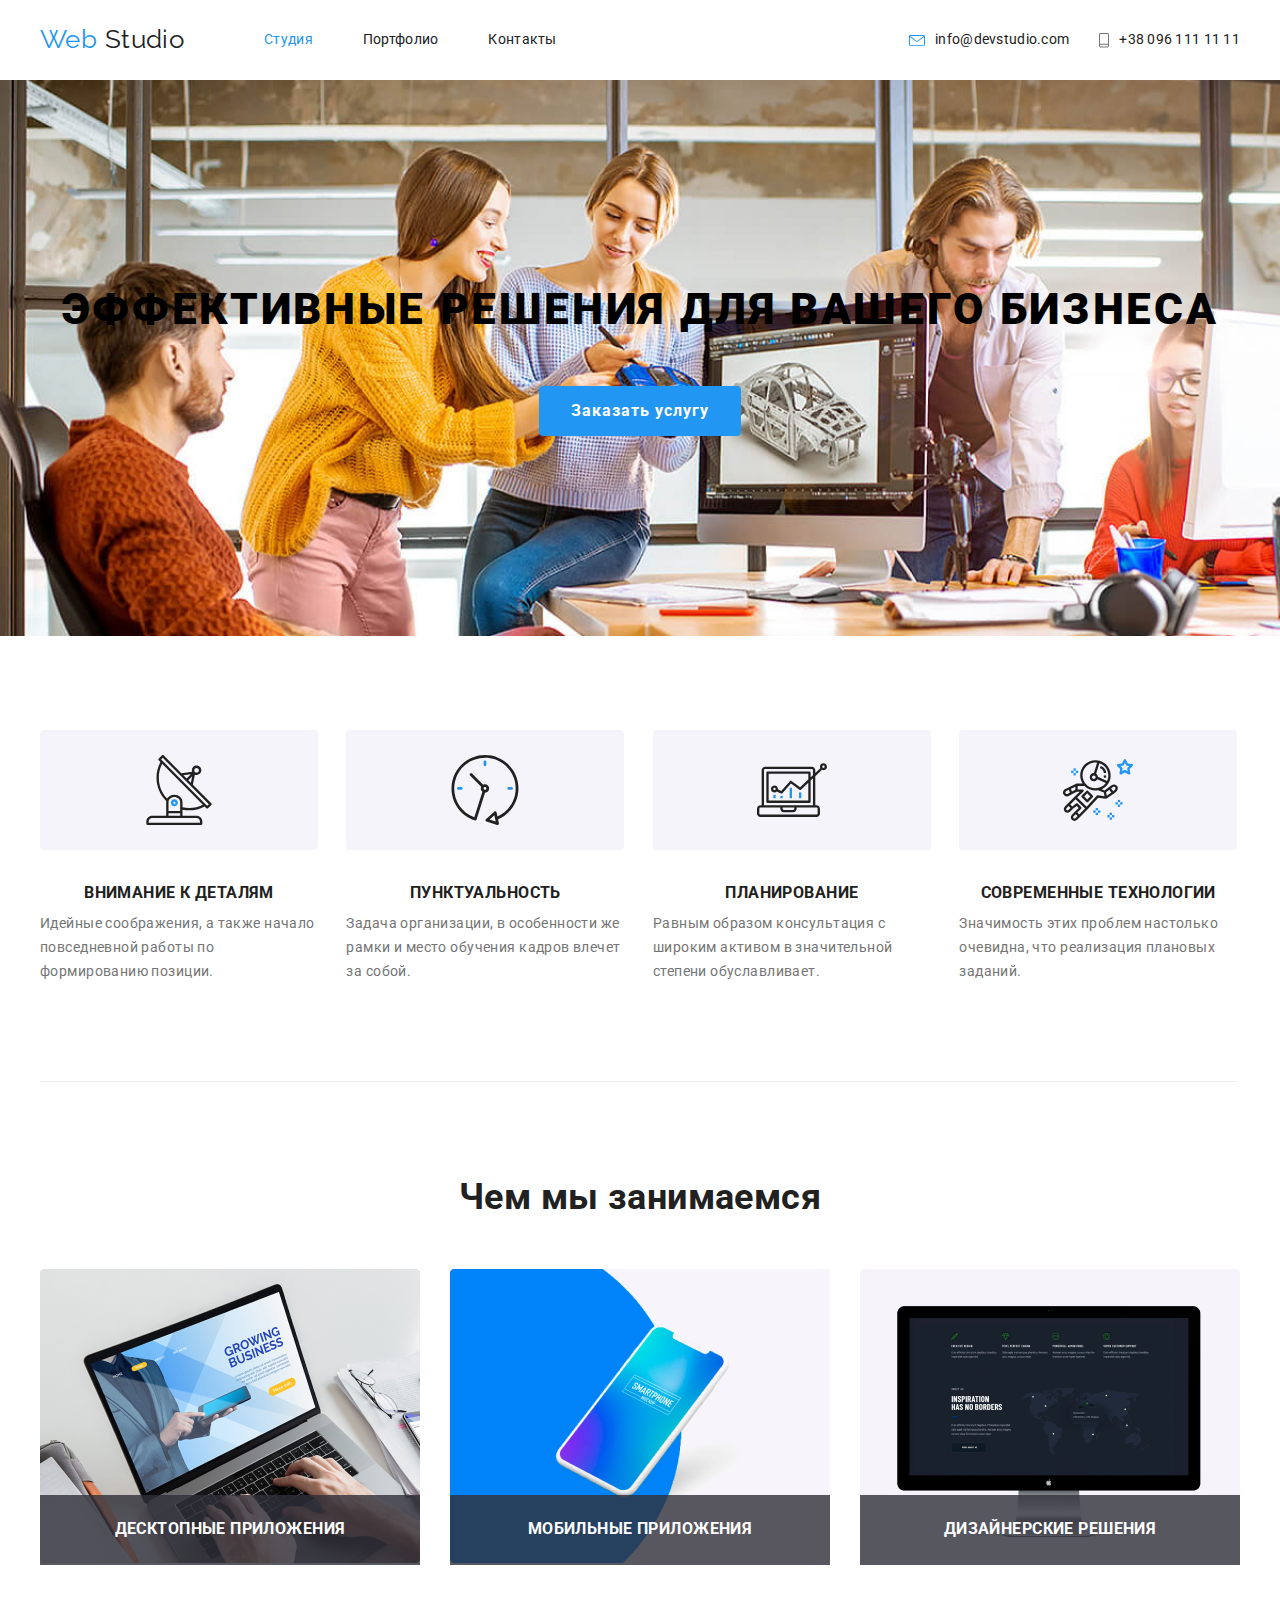
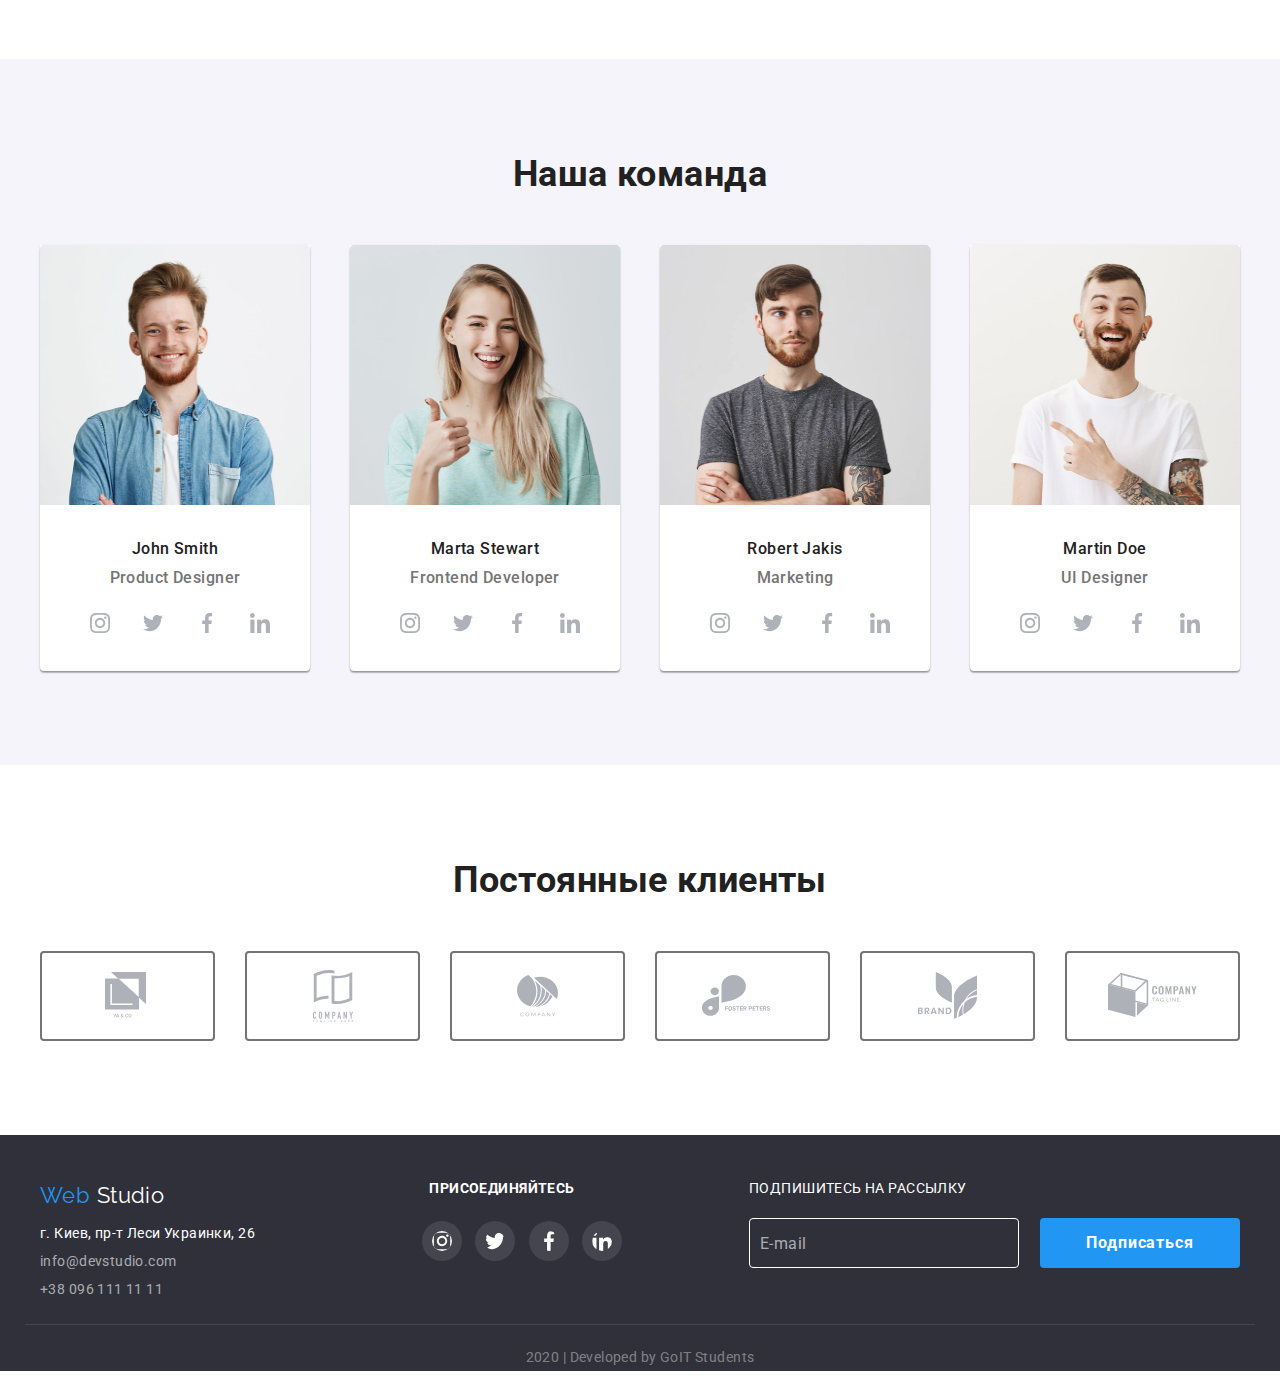
==== commit 8bfb9da8: "&nbsp added" ====
--- a/index.html
+++ b/index.html
@@ -20,7 +20,7 @@
       <div class="container">
         <nav>
           <a href="./index.html" class="logo"
-            ><span class="accent">Web</span> Studio</a
+            ><span class="accent">Web&nbsp</span> Studio</a
           >
           <ul class="list">
             <li class="item"><a class="item_active" href="">Студия</a></li>
@@ -349,7 +349,7 @@
         <!-- our adress -->
         <div class="adress">
           <a href="./index.html" class="logo"
-            ><span class="accent">Web</span> Studio <br />
+            ><span class="accent">Web&nbsp</span> Studio <br />
           </a>
           г. Киев, пр-т Леси Украинки, 26 <br />
           <a href="mailto:info@devstudio.com"> info@devstudio.com</a> <br />
--- a/css/style.css
+++ b/css/style.css
@@ -143,6 +143,10 @@
 
   padding-top: 200px;
   padding-bottom: 200px;
+
+  background-image: url('../images/Headerimg.jpg'),
+    url('../images/imgoverlay.jpg');
+  background-color: var(--primary-text-color);
 }
 
 .hero-title {
@@ -188,6 +192,11 @@
 
 .adventages {
   padding-left: 0;
+  padding-top: 94px;
+  padding-bottom: 94px;
+  margin: 0;
+
+  border-bottom: 1px solid #ececec;
 }
 
 .adventages li {
@@ -593,6 +602,7 @@
 }
 
 .works_list {
+  margin: 0;
   padding: 0;
   display: flex;
   flex-wrap: wrap;
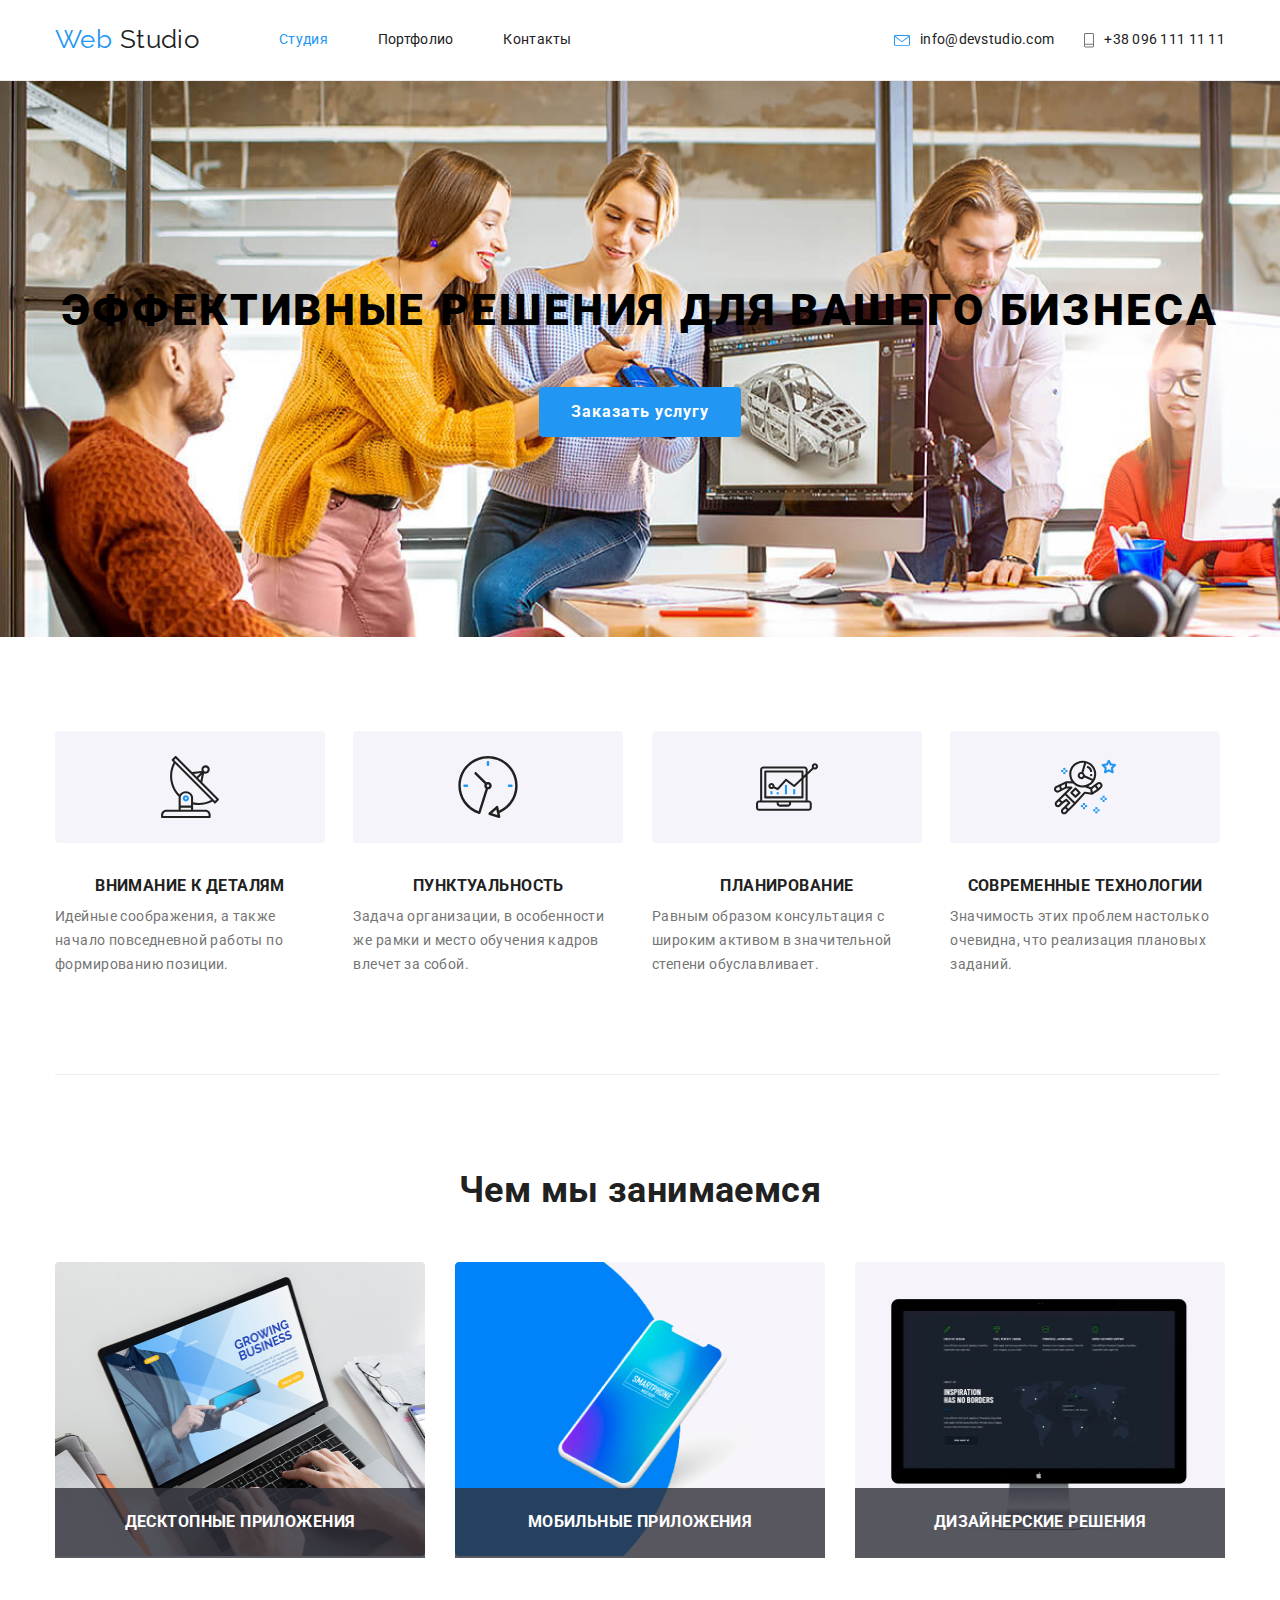
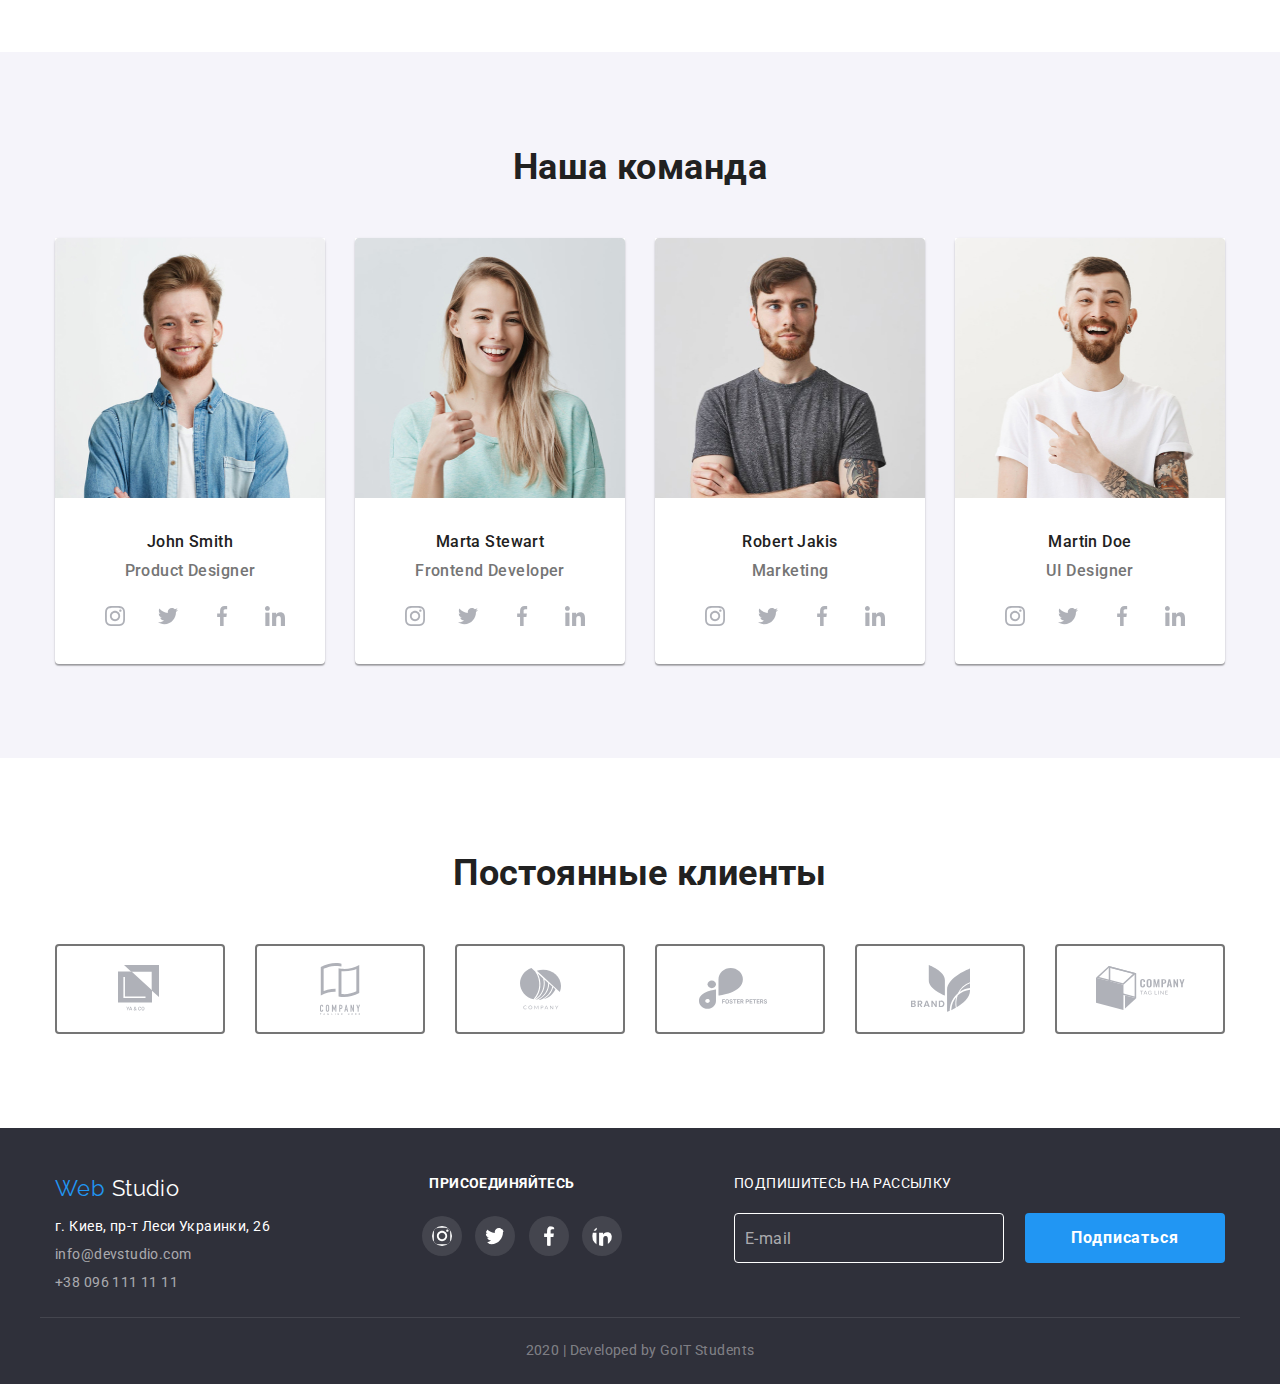
==== commit d5e232b5: "1200 container" ====
--- a/index.html
+++ b/index.html
@@ -116,7 +116,7 @@
                 ><img
                   src="./images/doing01.jpg"
                   alt="ноутбук"
-                  width="380"
+                  width="370"
                   height="294"
                 />
                 <h3>Десктопные приложения</h3>
@@ -133,7 +133,7 @@
                 ><img
                   src="./images/doing02.jpg"
                   alt="телефон"
-                  width="380"
+                  width="370"
                   height="294"
                 />
                 <h3>Мобильные приложения</h3>
@@ -150,7 +150,7 @@
                 ><img
                   src="./images/doing03.jpg"
                   alt="экран"
-                  width="380"
+                  width="370"
                   height="294"
                 />
                 <h3>Дизайнерские решения</h3>
--- a/css/style.css
+++ b/css/style.css
@@ -17,6 +17,7 @@
 
 a {
   text-decoration: none;
+  /* display: block; */
 }
 li {
   list-style: none;
@@ -29,6 +30,9 @@
   letter-spacing: 0.03em;
 }
 /* header */
+header {
+  border-bottom: 1px solid #ececec;
+}
 
 .container {
   display: flex;
@@ -38,7 +42,7 @@
   margin: 0;
   margin-left: auto;
   margin-right: auto;
-  max-width: 1230px;
+  max-width: 1200px;
   padding-left: 15px;
   padding-right: 15px;
 }
@@ -207,7 +211,7 @@
   margin-right: 25px;
 }
 .adventages img {
-  max-width: 278px;
+  max-width: 270px;
   max-height: 120px;
   background-color: #f5f4fa;
   padding: 25px 104px;
@@ -242,7 +246,7 @@
 
   color: var(--primary-text-color);
 
-  width: 278px;
+  width: 270px;
   height: 75px;
 }
 .adventages p:hover,
@@ -282,7 +286,7 @@
   z-index: 1;
 
   margin: 0;
-  width: 380px;
+  width: 370px;
   height: 70px;
   padding-top: 25px;
 
@@ -326,7 +330,8 @@
   border-radius: 4px;
 }
 .team-section h3 {
-  margin: 30px 0 10px;
+  padding: 30px 0 10px;
+  margin: 0;
 
   font-size: 16px;
   font-weight: 500;
@@ -336,7 +341,8 @@
   color: var(--title-text-color);
 }
 .team-section p {
-  margin: 0 0 16px;
+  margin: 0;
+  padding: 0 0 16px;
   font-size: 16px;
   font-weight: 500;
   line-height: 1.19;
@@ -388,7 +394,7 @@
 }
 
 .clients-section .container {
-  width: 1230px;
+  width: 1200px;
   justify-content: space-between;
 }
 
@@ -409,15 +415,18 @@
 
 .clients-section a {
   /* display: block; */
-  width: 175px;
+  width: 170px;
   height: 90px;
 }
 
 /* footer logo */
 footer {
   background-color: #2f303a;
+  padding-bottom: 20px;
+  padding-top: 48px;
 }
 .footer .container {
+  align-items: baseline;
   align-items: flex-start;
   border-bottom: solid 1px rgba(255, 255, 255, 0.1);
 }
@@ -432,7 +441,7 @@
   color: var(--primary-white-color);
 }
 .adress {
-  margin-top: 48px;
+  /* margin-top: 48px; */
   margin-bottom: 21px;
 
   line-height: 2;
@@ -449,7 +458,7 @@
 .join-us {
   display: flex;
   flex-direction: column;
-  margin-top: 46px;
+  /* margin-top: 46px; */
 }
 .join-us_title {
   margin: 0 0 24px;
@@ -475,7 +484,7 @@
 }
 
 .subscribe {
-  margin: 46px 0 0;
+  /* margin: 46px 0 0; */
   display: flex;
   flex-direction: column;
 }
@@ -520,8 +529,8 @@
   border-style: solid;
 }
 .copyright {
-  margin-top: 18px;
-  margin-bottom: 21px;
+  padding-top: 18px;
+  margin: 0;
 
   font-weight: normal;
   text-align: center;
@@ -567,7 +576,8 @@
 
 .works_list h3 {
   /* width: 380px; */
-  margin: 20px 0 4px 24px;
+  padding: 20px 0 4px 24px;
+  margin: 0;
 
   color: var(--title-text-color);
 
@@ -577,7 +587,9 @@
 }
 
 .works_list p {
-  margin: 0 0 20px 24px;
+  padding: 0 0 20px 24px;
+  margin: 0;
+
   /* width: 380px; */
 
   color: var(--primary-text-color);
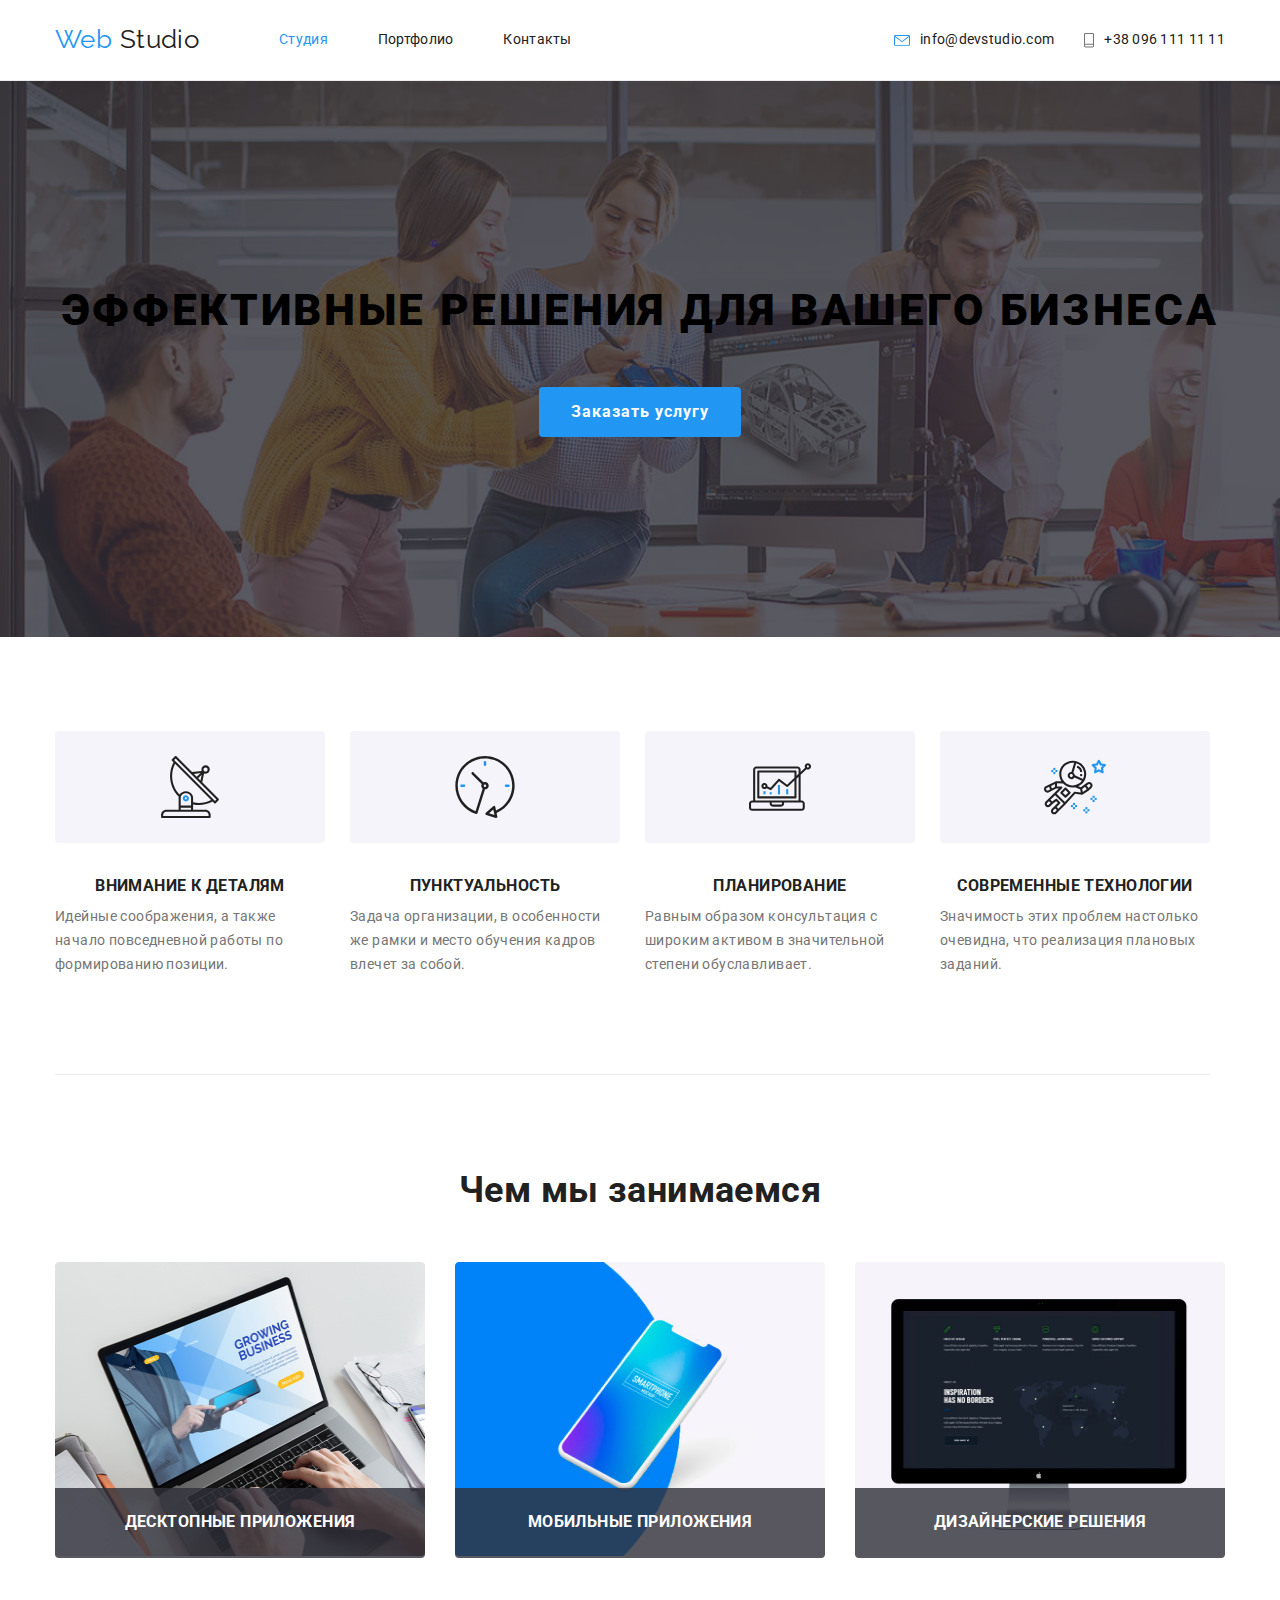
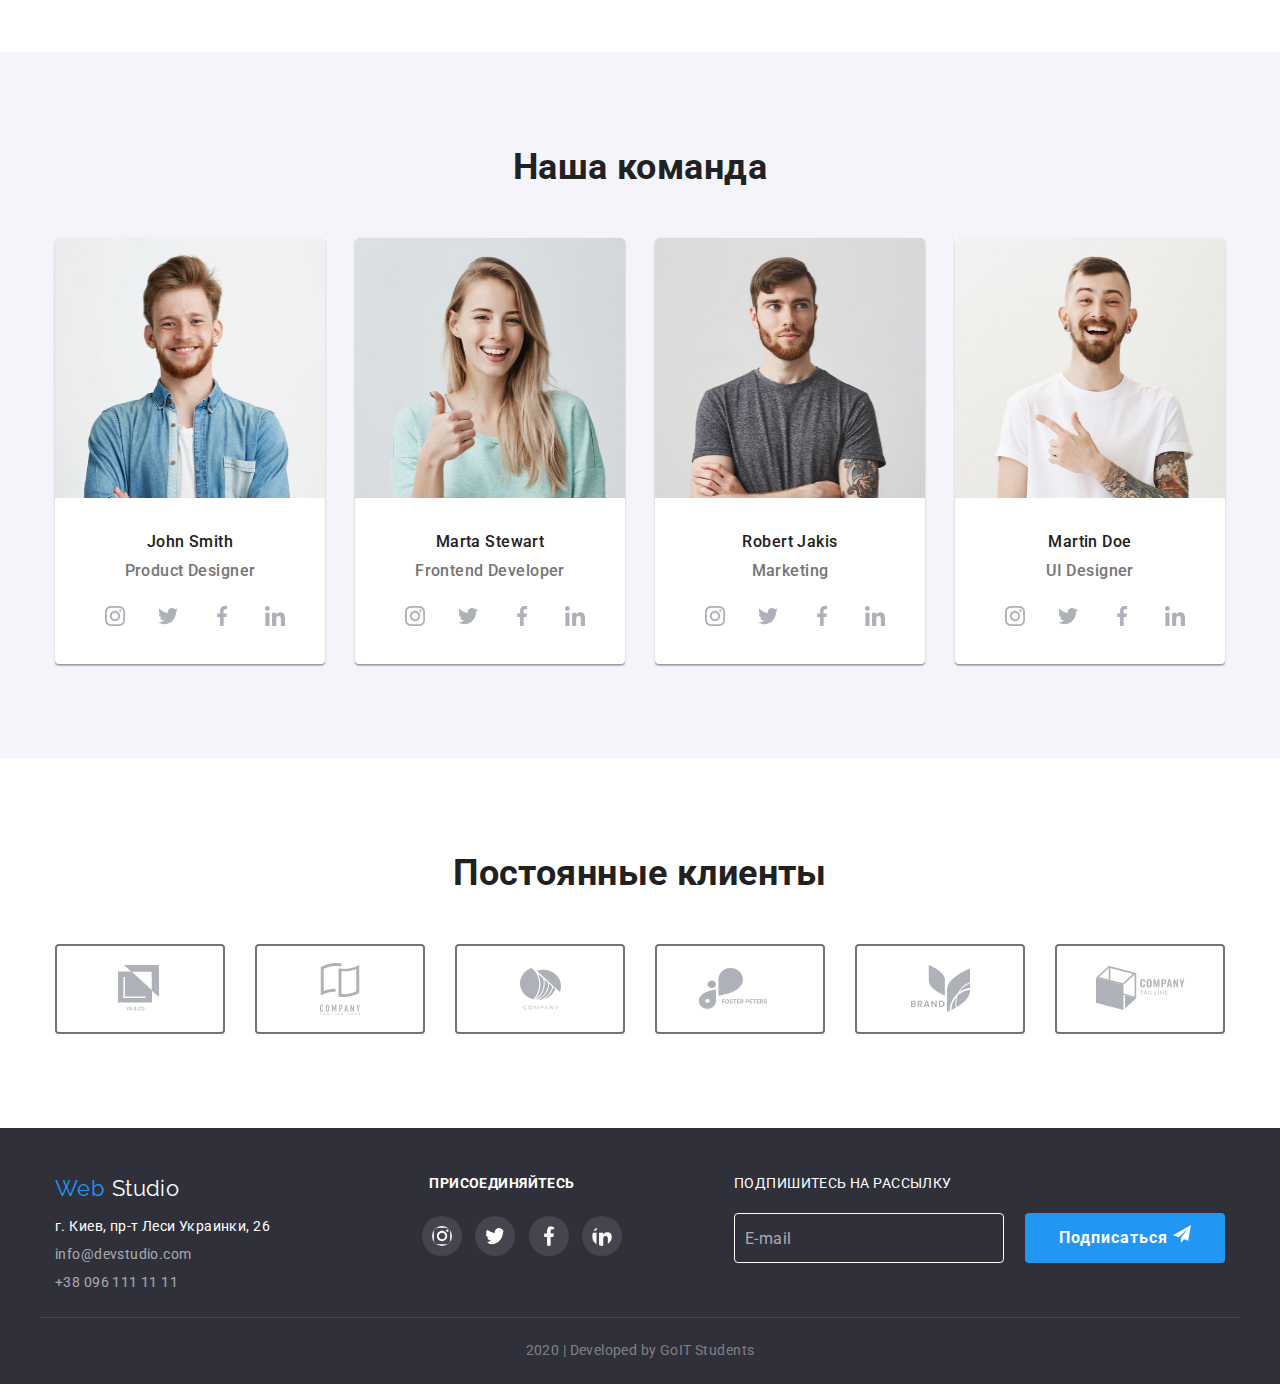
==== commit 34cfb6ab: "hero 2 image added" ====
--- a/index.html
+++ b/index.html
@@ -61,7 +61,7 @@
       <section class="container">
         <h2 class="hidden">Наши преимущества</h2>
 
-        <ul class="adventages">
+        <ul class="advantages">
           <li>
             <a href=""
               ><img src="./images/feature01.svg" alt="антенна" />
@@ -106,7 +106,7 @@
       </section>
 
       <!-- It`s what we are doing -->
-      <section class="doing-section">
+      <section class="doing_section">
         <h2 class="doing_title">Чем мы занимаемся</h2>
 
         <div>
@@ -386,7 +386,16 @@
           <p class="subscribe_title">Подпишитесь на рассылку</p>
           <div class="subscribe_buttons">
             <a class="e-mail_button" href="">E-mail</a>
-            <a class="hero_button" href="">Подписаться</a>
+            <div class="send_button">
+              <a class="hero_button" href=""
+                >Подписаться
+                <img
+                  src="./images/iconsend.svg"
+                  alt=""
+                  width="18px"
+                  height="18px"
+              /></a>
+            </div>
           </div>
         </div>
       </div>
--- a/css/style.css
+++ b/css/style.css
@@ -148,8 +148,8 @@
   padding-top: 200px;
   padding-bottom: 200px;
 
-  background-image: url('../images/Headerimg.jpg'),
-    url('../images/imgoverlay.jpg');
+  background-image: url('../images/imgoverlay.png'),
+    url('../images/Headerimg.jpg');
   background-color: var(--primary-text-color);
 }
 
@@ -187,14 +187,12 @@
   border-color: var(--accent-color);
   border-style: solid;
 }
-/* our adventages */
-/* hidden from navigation */
-
-.advantages-section {
-  padding: 94px 198px;
-}
-
-.adventages {
+/* our advantages */
+/* "hidden" from navigation */
+
+.advantages {
+  display: flex;
+  flex-wrap: wrap;
   padding-left: 0;
   padding-top: 94px;
   padding-bottom: 94px;
@@ -203,14 +201,14 @@
   border-bottom: 1px solid #ececec;
 }
 
-.adventages li {
-  display: inline-block;
-}
-
-.adventages li:not(:last-child) {
+.advantages li {
+  display: block;
+}
+
+.advantages li:not(:last-child) {
   margin-right: 25px;
 }
-.adventages img {
+.advantages img {
   max-width: 270px;
   max-height: 120px;
   background-color: #f5f4fa;
@@ -218,11 +216,11 @@
   border-radius: 4px;
   border-color: var(--accent-color);
 }
-.adventages img:hover,
-.adventages img:focus {
+.advantages img:hover,
+.advantages img:focus {
   background-color: var(--accent-color);
 }
-.adventages h3 {
+.advantages h3 {
   margin-top: 30px;
   margin-bottom: 10px;
 
@@ -233,12 +231,12 @@
 
   color: var(--title-text-color);
 }
-.adventages h3:hover,
-.adventages h3:focus {
-  color: var(--accent-color);
-}
-
-.adventages p {
+.advantages h3:hover,
+.advantages h3:focus {
+  color: var(--accent-color);
+}
+
+.advantages p {
   margin: 0;
 
   line-height: 1.7;
@@ -249,13 +247,13 @@
   width: 270px;
   height: 75px;
 }
-.adventages p:hover,
-.adventages p:focus {
+.advantages p:hover,
+.advantages p:focus {
   color: var(--accent-color);
 }
 /* what we are doing */
 
-.doing-section {
+.doing_section {
   padding: 94px 0;
 }
 
@@ -279,8 +277,11 @@
 .doing_list li:not(:last-child) {
   margin-right: 30px;
 }
-.doing-section h3 {
+.doing_section h3 {
   display: block;
+
+  border-bottom-right-radius: 4px;
+  border-bottom-left-radius: 4px;
 
   position: relative;
   z-index: 1;
@@ -297,12 +298,12 @@
   background-color: rgba(47, 48, 58, 0.8);
   color: var(--primary-white-color);
 }
-.doing-section h3:hover,
-.doing-section h3:focus {
+.doing_section h3:hover,
+.doing_section h3:focus {
   background-color: var(--accent-color);
 }
 
-.doing-section img {
+.doing_section img {
   margin-bottom: -72px;
 }
 
@@ -528,6 +529,11 @@
   border-color: var(--primary-white-color);
   border-style: solid;
 }
+
+.send_button {
+  display: flex;
+  align-items: baseline;
+}
 .copyright {
   padding-top: 18px;
   margin: 0;
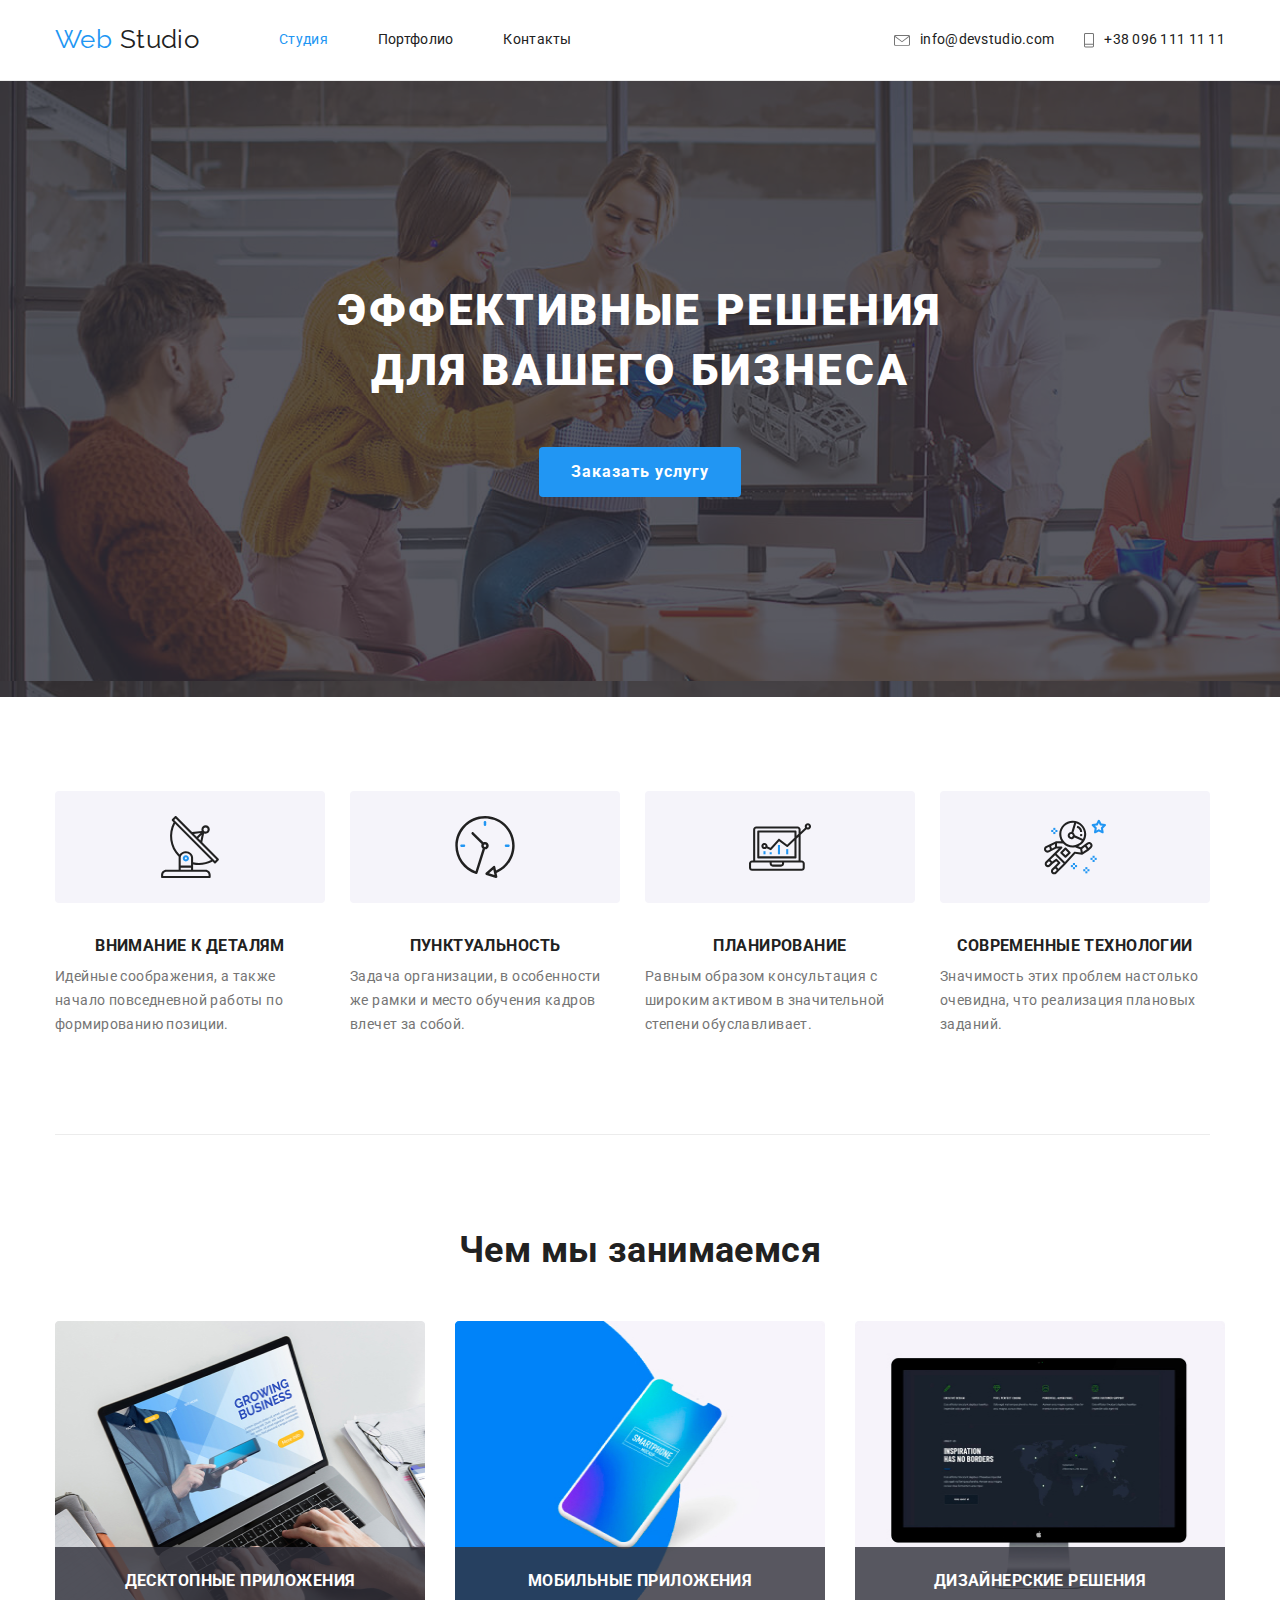
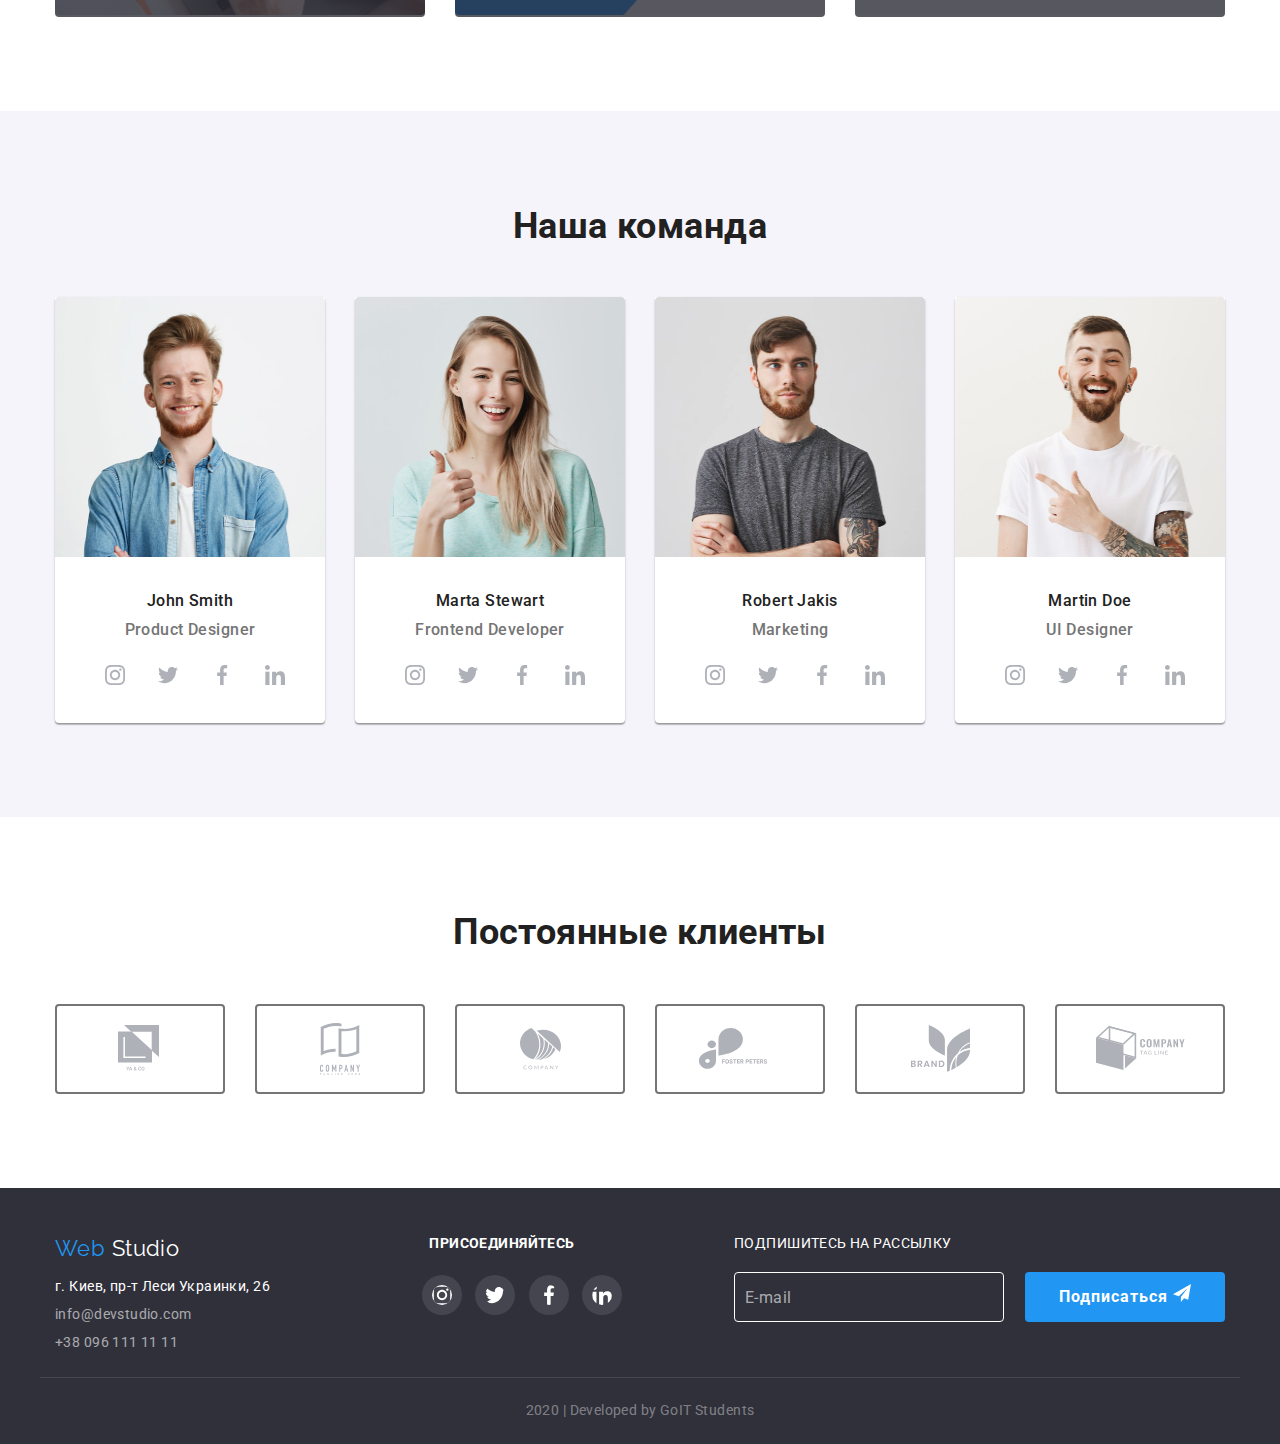
==== commit 04b07c8f: "svg:hover added" ====
--- a/index.html
+++ b/index.html
@@ -15,6 +15,7 @@
     />
     <link rel="stylesheet" href="./css/style.css" />
   </head>
+
   <body>
     <header>
       <div class="container">
@@ -33,16 +34,45 @@
           <h2 class="hidden">Свяжитесь с нами</h2>
           <ul class="contact_list">
             <li>
-              <a href="mailto:info@devstudio.com">
-                <img src="./images/mail.svg" alt="почта" />
-                info@devstudio.com</a
-              >
-            </li>
-            <li class="contact_list_first">
-              <a href="tel:0961111111">
-                <img src="./images/tel.svg" alt="телефон" />
-                +38 096 111 11 11</a
-              >
+              <ul class="contact_list">
+                <li>
+                  <a href="mailto:info@devstudio.com">
+                    <svg
+                      width="16"
+                      height="11"
+                      viewBox="0 0 16 11"
+                      fill="none"
+                      xmlns="http://www.w3.org/2000/svg"
+                    >
+                      <path
+                        id="svg"
+                        d="M14.5 0H1.50001C0.672854 0 0 0.608544 0 1.35664V9.49644C0 10.2445 0.672854 10.8531 1.50001 10.8531H14.5C15.3271 10.8531 16 10.2445 16 9.49644V1.35664C16 0.608544 15.3271 0 14.5 0ZM14.5 0.904418C14.5679 0.904418 14.6325 0.917165 14.6916 0.939428L8 6.18479L1.30833 0.939428C1.36742 0.917196 1.43204 0.904418 1.49998 0.904418H14.5ZM14.5 9.94863H1.50001C1.22414 9.94863 0.999996 9.74594 0.999996 9.49641V1.89496L7.67236 7.12497C7.76661 7.1987 7.8833 7.23538 8 7.23538C8.1167 7.23538 8.23339 7.19874 8.32764 7.12497L15 1.89496V9.49644C15 9.74594 14.7759 9.94863 14.5 9.94863Z"
+                        fill="#2196F3"
+                      />
+                    </svg>
+
+                    info@devstudio.com</a
+                  >
+                </li>
+                <li class="contact_list_first">
+                  <a href="tel:0961111111">
+                    <svg
+                      width="10"
+                      height="15"
+                      viewBox="0 0 10 15"
+                      fill="none"
+                      xmlns="http://www.w3.org/2000/svg"
+                    >
+                      <path
+                        id="svg"
+                        d="M8.5 0H1.5C0.672848 0 0 0.60854 0 1.35663V13.1141C0 13.8622 0.672848 14.4708 1.5 14.4708H8.5C9.32715 14.4708 10 13.8622 10 13.1141V1.35663C10 0.60854 9.32715 0 8.5 0ZM1.5 0.904423H8.5C8.77588 0.904423 9 1.10712 9 1.35663V10.8531H1V1.35663C1 1.10712 1.22412 0.904423 1.5 0.904423ZM8.5 13.5663H1.5C1.22412 13.5663 1 13.3636 1 13.1141V11.7575H9V13.1141C9 13.3636 8.77588 13.5663 8.5 13.5663Z"
+                        fill="#757575"
+                      />
+                    </svg>
+                    +38 096 111 11 11</a
+                  >
+                </li>
+              </ul>
             </li>
           </ul>
         </section>
--- a/css/style.css
+++ b/css/style.css
@@ -19,6 +19,18 @@
   text-decoration: none;
   /* display: block; */
 }
+
+a #svg {
+  fill: var(--primary-text-color);
+}
+
+.contact_list a:hover #svg {
+  fill: var(--accent-color);
+}
+.contact_list a svg {
+  margin-right: 10px;
+}
+
 li {
   list-style: none;
 }
@@ -28,6 +40,11 @@
   font-weight: 400;
   line-height: 1.14;
   letter-spacing: 0.03em;
+
+  /* Keep the Footer at the Bottom*/
+  min-height: 100vh;
+  display: flex;
+  flex-direction: column;
 }
 /* header */
 header {
@@ -38,6 +55,7 @@
   display: flex;
   align-items: center;
   justify-content: space-between;
+  flex-wrap: wrap;
 
   margin: 0;
   margin-left: auto;
@@ -95,16 +113,19 @@
   letter-spacing: 0.02em;
 
   color: var(--title-text-color);
-}
+
+  border-top: 4px solid transparent;
+  border-bottom: 4px solid transparent;
+}
+
 .list :not(:last-child) {
   margin-right: 50px;
-  height: 80px;
 }
 
 .list a:hover,
 .list a:focus {
   color: var(--accent-color);
-  border-bottom: 2px solid var(--accent-color);
+  border-bottom: 4px solid var(--accent-color);
 }
 .hidden {
   display: none;
@@ -156,12 +177,16 @@
 .hero-title {
   margin: 0;
   margin-bottom: 46px;
+  max-width: 646px;
+
   text-align: center;
   line-height: 1.36;
   text-transform: uppercase;
   font-size: 44px;
   font-weight: 900;
   letter-spacing: 0.06em;
+
+  color: var(--primary-white-color);
 }
 
 .hero_button {
@@ -199,6 +224,10 @@
   margin: 0;
 
   border-bottom: 1px solid #ececec;
+}
+
+.advantages a {
+  display: block;
 }
 
 .advantages li {
@@ -425,6 +454,9 @@
   background-color: #2f303a;
   padding-bottom: 20px;
   padding-top: 48px;
+
+  /* Keep the Footer at the Bottom */
+  margin-top: auto;
 }
 .footer .container {
   align-items: baseline;
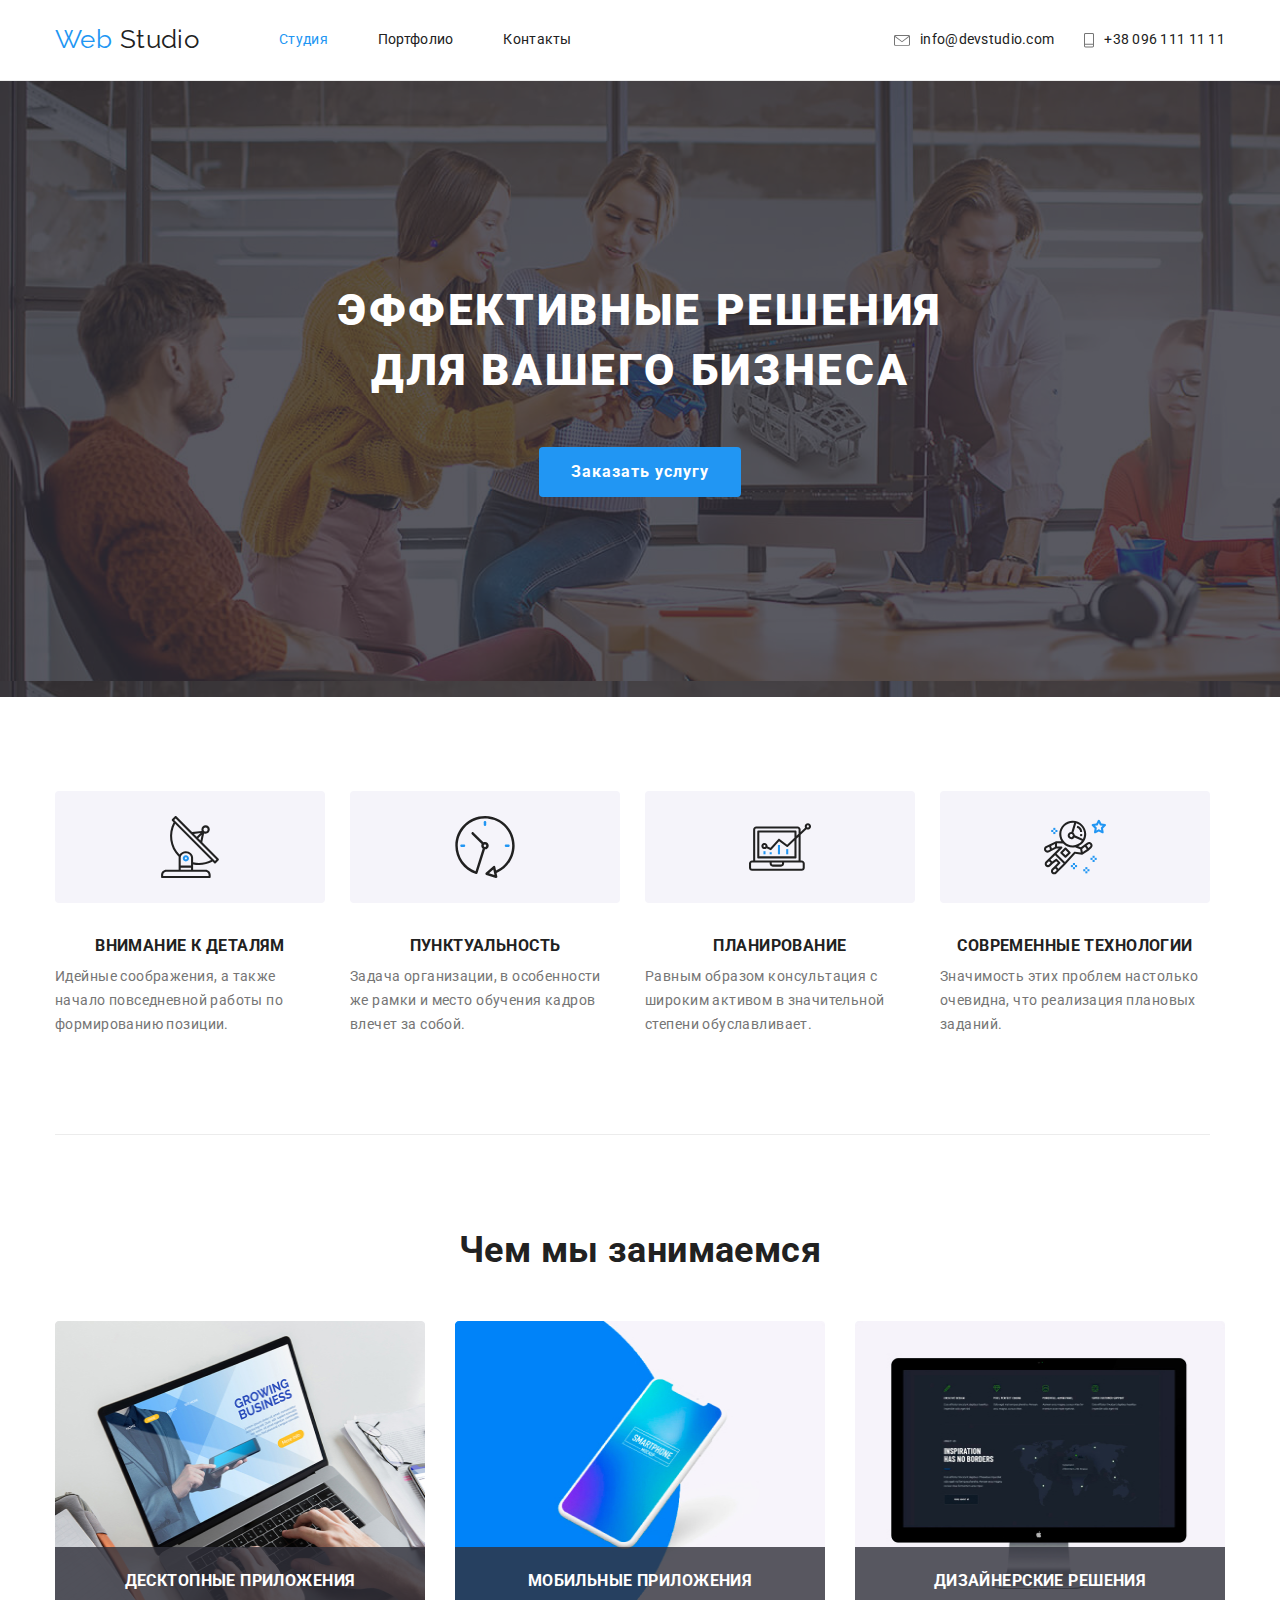
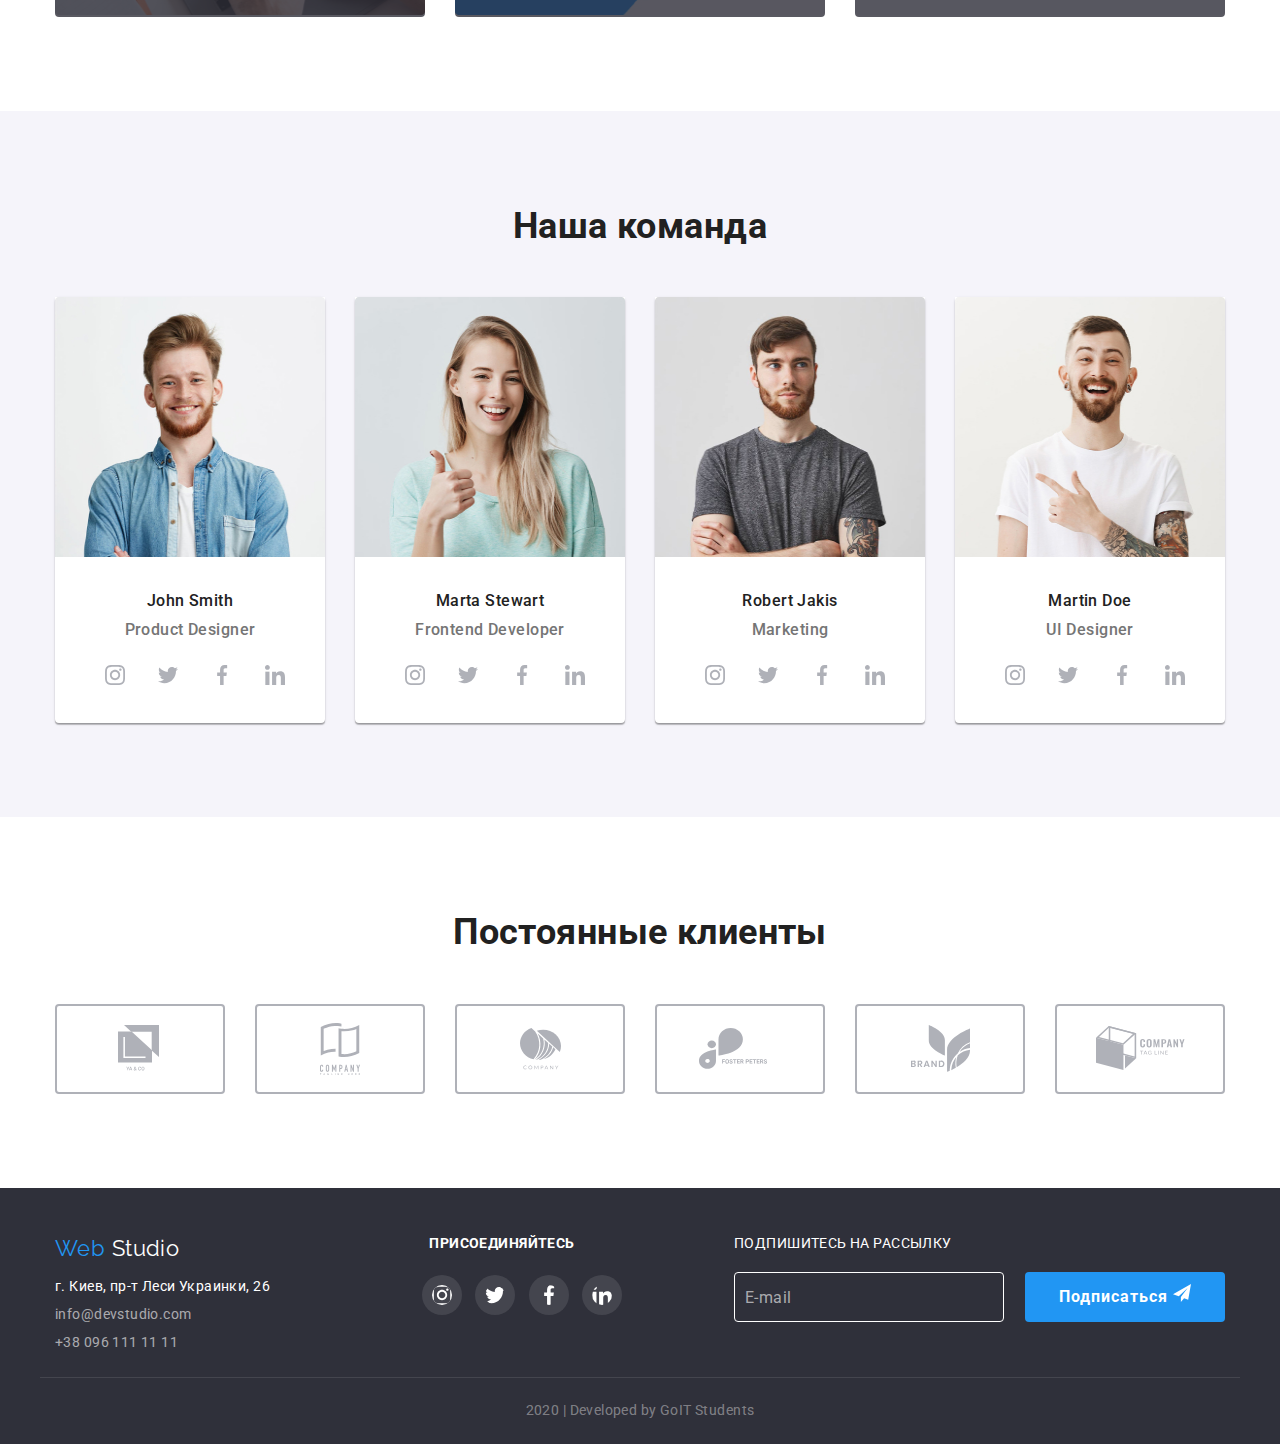
==== commit 9dc3b9dd: "logo svg:hover added" ====
--- a/index.html
+++ b/index.html
@@ -340,33 +340,414 @@
         <ul class="container">
           <li>
             <a href="" aria-label="Ссылка на компанию 1"
-              ><img src="./images/logo1.svg" alt="компания 1"
-            /></a>
+              ><svg
+                width="45"
+                height="48"
+                viewBox="0 0 45 48"
+                fill="none"
+                xmlns="http://www.w3.org/2000/svg"
+              >
+                <path
+                  id="svg"
+                  d="M6 0L13.3076 6.70249H33.6924V25.3993L41 32.1018V0H6Z"
+                  fill="#AFB1B8"
+                />
+                <path
+                  id="svg"
+                  d="M0 6.42017V37.605H34V25.2093L13.5231 6.42788L0 6.42017ZM27.5231 33.0434H5.38008V12.07H6.9453V31.6232H27.5231V33.0434Z"
+                  fill="#AFB1B8"
+                />
+                <path
+                  id="svg"
+                  d="M9.79102 43.4863L10.6089 41.8018H11.2925L10.1011 44.0479V45.3564H9.48096V44.0479L8.28711 41.8018H8.97314L9.79102 43.4863ZM13.3018 44.5288H11.9248L11.6367 45.3564H10.9946L12.3374 41.8018H12.8916L14.2368 45.3564H13.5923L13.3018 44.5288ZM12.0981 44.0308H13.1284L12.6133 42.5562L12.0981 44.0308ZM15.7358 44.397C15.7358 44.2326 15.7806 44.082 15.8701 43.9453C15.9596 43.807 16.1362 43.6434 16.3999 43.4546C16.2616 43.2804 16.1647 43.1323 16.1094 43.0103C16.0557 42.8882 16.0288 42.7702 16.0288 42.6562C16.0288 42.3779 16.1134 42.1582 16.2827 41.9971C16.452 41.8343 16.6799 41.7529 16.9663 41.7529C17.2251 41.7529 17.4367 41.8294 17.6011 41.9824C17.7671 42.1338 17.8501 42.3218 17.8501 42.5464C17.8501 42.6945 17.8127 42.8312 17.7378 42.9565C17.6629 43.0802 17.54 43.2039 17.3691 43.3276L17.1274 43.5034L17.8135 44.314C17.9128 44.1187 17.9624 43.9014 17.9624 43.6621H18.4775C18.4775 44.0999 18.375 44.4588 18.1699 44.7388L18.6924 45.3564H18.0039L17.8037 45.1196C17.5498 45.3101 17.2471 45.4053 16.8955 45.4053C16.5439 45.4053 16.2624 45.3125 16.0508 45.127C15.8408 44.9398 15.7358 44.6965 15.7358 44.397ZM16.9126 44.9316C17.1128 44.9316 17.3 44.8649 17.4741 44.7314L16.6978 43.8159L16.6221 43.8696C16.4268 44.0177 16.3291 44.187 16.3291 44.3774C16.3291 44.5418 16.382 44.6753 16.4878 44.7778C16.5936 44.8804 16.7352 44.9316 16.9126 44.9316ZM16.5854 42.6416C16.5854 42.7783 16.6693 42.95 16.8369 43.1567L17.1079 42.9712L17.1836 42.9102C17.2845 42.8206 17.335 42.7059 17.335 42.5659C17.335 42.4731 17.3 42.3942 17.23 42.3291C17.16 42.2624 17.0713 42.229 16.9639 42.229C16.8483 42.229 16.7563 42.2681 16.688 42.3462C16.6196 42.4243 16.5854 42.5228 16.5854 42.6416ZM23.043 44.1992C23.0072 44.5785 22.8672 44.8747 22.623 45.0879C22.3789 45.2995 22.0542 45.4053 21.6489 45.4053C21.3657 45.4053 21.1159 45.3385 20.8994 45.2051C20.6846 45.07 20.5186 44.8787 20.4014 44.6313C20.2842 44.384 20.2231 44.0967 20.2183 43.7695V43.4375C20.2183 43.1022 20.2777 42.8068 20.3965 42.5513C20.5153 42.2957 20.6854 42.0988 20.9067 41.9604C21.1297 41.8221 21.3869 41.7529 21.6782 41.7529C22.0705 41.7529 22.3862 41.8595 22.6255 42.0728C22.8647 42.286 23.0039 42.5871 23.043 42.9761H22.4277C22.3984 42.7205 22.3236 42.5366 22.2031 42.4243C22.0843 42.3104 21.9093 42.2534 21.6782 42.2534C21.4097 42.2534 21.203 42.3519 21.0581 42.5488C20.9149 42.7441 20.8416 43.0314 20.8384 43.4106V43.7256C20.8384 44.1097 20.9067 44.4027 21.0435 44.6045C21.1818 44.8063 21.3836 44.9072 21.6489 44.9072C21.8914 44.9072 22.0737 44.8527 22.1958 44.7437C22.3179 44.6346 22.3952 44.4531 22.4277 44.1992H23.043ZM26.4341 43.6719C26.4341 44.0202 26.3739 44.3262 26.2534 44.5898C26.133 44.8519 25.9604 45.0537 25.7358 45.1953C25.5129 45.3353 25.2557 45.4053 24.9644 45.4053C24.6763 45.4053 24.4191 45.3353 24.1929 45.1953C23.9683 45.0537 23.7941 44.8527 23.6704 44.5923C23.5483 44.3319 23.4865 44.0316 23.4849 43.6914V43.4912C23.4849 43.1445 23.5459 42.8385 23.668 42.5732C23.7917 42.3079 23.965 42.1053 24.188 41.9653C24.4126 41.8237 24.6698 41.7529 24.9595 41.7529C25.2492 41.7529 25.5055 41.8229 25.7285 41.9629C25.9531 42.1012 26.1265 42.3014 26.2485 42.5635C26.3706 42.8239 26.4325 43.1274 26.4341 43.4741V43.6719ZM25.8164 43.4863C25.8164 43.0924 25.7415 42.7905 25.5918 42.5806C25.4437 42.3706 25.2329 42.2656 24.9595 42.2656C24.6925 42.2656 24.4834 42.3706 24.332 42.5806C24.1823 42.7889 24.1058 43.0843 24.1025 43.4668V43.6719C24.1025 44.0625 24.1782 44.3644 24.3296 44.5776C24.4826 44.7909 24.6942 44.8975 24.9644 44.8975C25.2378 44.8975 25.4478 44.7933 25.5942 44.585C25.7424 44.3766 25.8164 44.0723 25.8164 43.6719V43.4863Z"
+                  fill="#AFB1B8"
+                />
+              </svg>
+            </a>
           </li>
           <li>
             <a href="" aria-label="Ссылка на компанию 2"
-              ><img src="./images/logo2.svg" alt="компания 2"
-            /></a>
+              ><svg
+                width="40"
+                height="52"
+                viewBox="0 0 40 52"
+                fill="none"
+                xmlns="http://www.w3.org/2000/svg"
+              >
+                <path
+                  id="svg"
+                  d="M16.9769 2.93452H17.1135C17.3665 2.93452 17.6397 2.95995 17.9104 2.98284C19.103 3.06695 20.2873 3.24551 21.452 3.51685V0.653528C20.2527 0.352628 19.0296 0.157776 17.7965 0.0712015C17.3285 0.0356008 16.8302 0.0127146 16.3192 0H15.8917C13.4168 0.00930695 10.9526 0.327052 8.55545 0.945963C5.82521 1.62687 3.20457 2.69275 0.771484 4.11189V32.5086C3.11421 31.2357 5.60704 30.2643 8.19117 29.6173C10.2315 29.0967 12.3174 28.7765 14.4193 28.6612H14.5028C14.8545 28.6434 15.2061 28.6332 15.5678 28.6306V25.7216C12.8366 25.7567 10.1192 26.1178 7.47273 26.7972C6.49372 27.0515 5.54761 27.3261 4.65967 27.6313L3.64778 27.9746V5.83344L4.08036 5.62492C7.38159 4.05951 10.9521 3.14863 14.5964 2.94215C14.6267 2.93994 14.6572 2.93994 14.6875 2.94215C15.0897 2.92181 15.4945 2.91163 15.8917 2.91163H16.3268H16.347C16.557 2.91672 16.7669 2.92181 16.9769 2.93452Z"
+                  fill="#AFB1B8"
+                />
+                <path
+                  id="svg"
+                  d="M24.1108 5.93259C23.4455 5.93259 22.7877 5.9097 22.1528 5.86138C21.3939 5.80544 20.6147 5.7139 19.876 5.58929C19.4257 5.51301 18.983 5.42146 18.553 5.32229V33.3935C20.3737 33.8443 22.2433 34.0647 24.1184 34.0496C26.5931 34.0395 29.0571 33.7227 31.4546 33.1061C34.1853 32.4243 36.8067 31.3585 39.2411 29.9402V2.04956C36.8986 3.32178 34.4068 4.29396 31.8239 4.94339C29.3031 5.59083 26.7125 5.92307 24.1108 5.93259ZM35.3352 6.41828L36.3471 6.07753V28.2263L35.9145 28.4348C34.2552 29.2243 32.5223 29.8469 30.7412 30.2937C28.5781 30.8533 26.3544 31.1412 24.1209 31.1506C23.4531 31.1506 22.7903 31.1227 22.1477 31.0667L21.4546 31.0057V28.3178V8.22883L22.2616 8.28224C22.8485 8.32038 23.4556 8.33818 24.1158 8.33818C26.9514 8.3281 29.7749 7.96596 32.5221 7.25998C33.4657 7.01078 34.4042 6.73106 35.3352 6.41828Z"
+                  fill="#AFB1B8"
+                />
+                <path
+                  id="svg"
+                  d="M2.73726 42.2123C2.59178 42.0614 2.41641 41.9429 2.22248 41.8645C2.02856 41.7861 1.82042 41.7495 1.61153 41.7571C1.38892 41.7541 1.16793 41.7956 0.961389 41.8791C0.772023 41.9546 0.599889 42.0679 0.455444 42.2123C0.312573 42.3571 0.201414 42.5303 0.12911 42.7208C0.0498013 42.9205 0.0102645 43.1339 0.0127426 43.3489V47.143C0.0036949 47.4103 0.0547102 47.6763 0.161996 47.9211C0.251555 48.1155 0.380847 48.2888 0.541455 48.4297C0.693075 48.5573 0.8711 48.6494 1.06258 48.6992C1.24706 48.7511 1.43768 48.7776 1.62924 48.7781C1.84053 48.7802 2.04965 48.735 2.24143 48.6458C2.43107 48.5629 2.60289 48.4437 2.74737 48.2949C2.88826 48.1475 3.00064 47.975 3.07877 47.7863C3.15985 47.595 3.20117 47.3891 3.2002 47.1811V46.7564H2.20854V47.0947C2.21149 47.2101 2.19172 47.3251 2.15036 47.4329C2.11807 47.5136 2.06889 47.5865 2.00617 47.6465C1.94474 47.6961 1.87428 47.7332 1.79873 47.7558C1.73176 47.7781 1.66182 47.7901 1.59129 47.7914C1.50275 47.8017 1.41308 47.7883 1.33134 47.7526C1.24961 47.7169 1.17871 47.6601 1.12582 47.588C1.03234 47.4355 0.986517 47.2583 0.994276 47.0794V43.5422C0.988124 43.3461 1.02981 43.1514 1.1157 42.9751C1.16718 42.8951 1.24002 42.8311 1.3259 42.7907C1.41178 42.7502 1.50725 42.7348 1.60141 42.7463C1.68689 42.7432 1.77182 42.7611 1.84893 42.7983C1.92603 42.8355 1.99301 42.8909 2.04411 42.9599C2.15508 43.1056 2.2131 43.285 2.20854 43.4685V43.7965H3.19008V43.41C3.19207 43.183 3.15085 42.9577 3.06865 42.7463C2.99539 42.5475 2.88264 42.3658 2.73726 42.2123Z"
+                  fill="#AFB1B8"
+                />
+                <path
+                  id="svg"
+                  d="M8.62892 42.1692C8.31271 41.9022 7.91362 41.7547 7.50066 41.7522C7.29868 41.7531 7.09838 41.7892 6.9087 41.859C6.71613 41.928 6.53841 42.0333 6.38505 42.1692C6.22076 42.3169 6.08968 42.4981 6.00053 42.7007C5.90063 42.9325 5.85146 43.1831 5.85634 43.4356V47.0745C5.8495 47.3305 5.89873 47.5849 6.00053 47.8196C6.09028 48.0153 6.22152 48.1889 6.38505 48.3282C6.53665 48.4689 6.71468 48.5779 6.9087 48.6486C7.09838 48.7184 7.29868 48.7545 7.50066 48.7554C7.70269 48.755 7.90307 48.7188 8.09262 48.6486C8.28995 48.5769 8.47195 48.4681 8.62892 48.3282C8.7871 48.1862 8.91454 48.0131 9.00332 47.8196C9.10512 47.5849 9.15435 47.3305 9.14751 47.0745V43.4356C9.15239 43.1831 9.10322 42.9325 9.00332 42.7007C8.91505 42.5002 8.78775 42.3195 8.62892 42.1692ZM8.16598 47.0745C8.17434 47.1715 8.16095 47.2691 8.1268 47.3602C8.09265 47.4513 8.03861 47.5336 7.96866 47.6009C7.83768 47.7107 7.67251 47.7709 7.50193 47.7709C7.33135 47.7709 7.16617 47.7107 7.03519 47.6009C6.96524 47.5336 6.9112 47.4513 6.87705 47.3602C6.8429 47.2691 6.82952 47.1715 6.83787 47.0745V43.4356C6.82952 43.3386 6.8429 43.241 6.87705 43.1499C6.9112 43.0588 6.96524 42.9765 7.03519 42.9092C7.16617 42.7994 7.33135 42.7392 7.50193 42.7392C7.67251 42.7392 7.83768 42.7994 7.96866 42.9092C8.03861 42.9765 8.09265 43.0588 8.1268 43.1499C8.16095 43.241 8.17434 43.3386 8.16598 43.4356V47.0745Z"
+                  fill="#AFB1B8"
+                />
+                <path
+                  id="svg"
+                  d="M16.3673 48.6993V41.8105H15.4136L14.1614 45.4571H14.1437L12.8813 41.8105H11.9377V48.6993H12.9218V44.5086H12.9395L13.9033 47.4711H14.3941L15.3655 44.5086H15.3832V48.6993H16.3673Z"
+                  fill="#AFB1B8"
+                />
+                <path
+                  id="svg"
+                  d="M21.9579 42.2938C21.8064 42.1238 21.6151 41.9944 21.4014 41.9174C21.1711 41.8425 20.93 41.8064 20.688 41.8106H19.2258V48.6994H20.2074V46.009H20.7133C21.0196 46.0229 21.3243 45.9582 21.5987 45.8208C21.8219 45.6969 22.0079 45.5151 22.1375 45.2944C22.2511 45.1112 22.3276 44.9073 22.3627 44.6943C22.4013 44.4351 22.4191 44.1732 22.4158 43.9111C22.4253 43.5803 22.393 43.2496 22.3197 42.927C22.2542 42.6886 22.1298 42.4708 21.9579 42.2938ZM21.452 44.3942C21.4477 44.519 21.4167 44.6413 21.3609 44.7528C21.3048 44.8587 21.2161 44.9435 21.1079 44.9944C20.9625 45.0594 20.8039 45.089 20.645 45.0808H20.1972V42.7388H20.7032C20.8555 42.7313 21.0074 42.761 21.1459 42.8253C21.2474 42.8835 21.328 42.9725 21.3761 43.0795C21.4297 43.2006 21.459 43.3311 21.4621 43.4635C21.4621 43.6085 21.4621 43.7611 21.4621 43.9213C21.4621 44.0815 21.4722 44.2467 21.4621 44.3942H21.452Z"
+                  fill="#AFB1B8"
+                />
+                <path
+                  id="svg"
+                  d="M26.6077 41.8105H25.8032L24.2854 48.6993H25.2669L25.5553 47.2193H26.8935L27.1819 48.6993H28.1635L26.6077 41.8105ZM25.702 46.281L26.1852 43.7838H26.2029L26.6836 46.281H25.702Z"
+                  fill="#AFB1B8"
+                />
+                <path
+                  id="svg"
+                  d="M32.9496 45.9606H32.9319L31.4494 41.8105H30.5059V48.6993H31.4874V44.5569H31.5076L33.0078 48.6993H33.9311V41.8105H32.9496V45.9606Z"
+                  fill="#AFB1B8"
+                />
+                <path
+                  id="svg"
+                  d="M38.9476 41.8105L38.1583 44.5493H38.1381L37.3488 41.8105H36.3091L37.6574 45.7877V48.6993H38.639V45.7877L39.9873 41.8105H38.9476Z"
+                  fill="#AFB1B8"
+                />
+                <path
+                  id="svg"
+                  d="M0 50.6447H0.473058V51.972H0.794333V50.6447H1.26486V50.3726H0V50.6447Z"
+                  fill="#AFB1B8"
+                />
+                <path
+                  id="svg"
+                  d="M3.97672 50.3726L3.35693 51.972H3.69845L3.82999 51.6084H4.46748L4.60409 51.972H4.95319L4.31823 50.3726H3.97672ZM3.92612 51.3389L4.14368 50.7464L4.36123 51.3389H3.92612Z"
+                  fill="#AFB1B8"
+                />
+                <path
+                  id="svg"
+                  d="M7.90793 51.3821H8.27727V51.5881C8.16941 51.6746 8.03576 51.722 7.89781 51.7229C7.8333 51.7265 7.76886 51.7145 7.70988 51.688C7.65091 51.6614 7.59911 51.6211 7.55883 51.5703C7.47402 51.4485 7.43217 51.3017 7.43993 51.1533C7.43993 50.7973 7.59424 50.6193 7.90034 50.6193C7.98091 50.6112 8.06168 50.6325 8.12804 50.6791C8.19439 50.7257 8.24194 50.7947 8.26209 50.8735L8.57831 50.8125C8.51001 50.4997 8.28486 50.3421 7.90034 50.3421C7.69468 50.3366 7.4947 50.4103 7.34127 50.5481C7.26069 50.6276 7.19834 50.7239 7.15858 50.8302C7.11882 50.9365 7.10261 51.0502 7.11107 51.1634C7.10175 51.3823 7.17493 51.5966 7.31598 51.7636C7.39434 51.8444 7.4892 51.9071 7.59401 51.9475C7.69883 51.9879 7.8111 52.0049 7.92311 51.9975C8.17338 52.0045 8.41652 51.9133 8.60108 51.7432V51.1126H7.90793V51.3821Z"
+                  fill="#AFB1B8"
+                />
+                <path
+                  id="svg"
+                  d="M11.9227 50.3726H11.5989V51.972H12.7195V51.7H11.9227V50.3726Z"
+                  fill="#AFB1B8"
+                />
+                <path
+                  id="svg"
+                  d="M15.3175 50.3726H14.9937V51.972H15.3175V50.3726Z"
+                  fill="#AFB1B8"
+                />
+                <path
+                  id="svg"
+                  d="M18.6364 51.4406L17.9812 50.3726H17.6675V51.972H17.9685V50.9269L18.6111 51.972H18.9323V50.3726H18.6364V51.4406Z"
+                  fill="#AFB1B8"
+                />
+                <path
+                  id="svg"
+                  d="M21.6368 51.2677H22.4337V50.9956H21.6368V50.6447H22.4944V50.3726H21.313V51.972H22.5273V51.7H21.6368V51.2677Z"
+                  fill="#AFB1B8"
+                />
+                <path
+                  id="svg"
+                  d="M28.9121 51.0032H28.2822V50.3726H27.9609V51.972H28.2822V51.2728H28.9121V51.972H29.2334V50.3726H28.9121V51.0032Z"
+                  fill="#AFB1B8"
+                />
+                <path
+                  id="svg"
+                  d="M31.9302 51.2677H32.7296V50.9956H31.9302V50.6447H32.7903V50.3726H31.6089V51.972H32.8206V51.7H31.9302V51.2677Z"
+                  fill="#AFB1B8"
+                />
+                <path
+                  id="svg"
+                  d="M36.0233 51.2676C36.3015 51.2244 36.4432 51.0769 36.4432 50.8226C36.4513 50.7546 36.441 50.6856 36.4134 50.623C36.3858 50.5603 36.3419 50.5063 36.2863 50.4666C36.1415 50.3938 35.9799 50.3614 35.8183 50.3725H35.1404V51.972H35.4617V51.3032H35.5249C35.5934 51.299 35.6619 51.3112 35.7247 51.3388C35.7717 51.3678 35.8108 51.4079 35.8386 51.4558L36.1877 51.9644H36.5722L36.3774 51.6516C36.2913 51.4972 36.1699 51.3656 36.0233 51.2676ZM35.6994 51.0464H35.4617V50.6446H35.7146C35.8248 50.6357 35.9357 50.6486 36.041 50.6827C36.0644 50.7034 36.0828 50.7291 36.095 50.7579C36.1072 50.7867 36.1127 50.8179 36.1113 50.8492C36.1098 50.8804 36.1014 50.911 36.0866 50.9385C36.0718 50.966 36.051 50.9899 36.0258 51.0082C35.9202 51.0406 35.8096 51.0535 35.6994 51.0464Z"
+                  fill="#AFB1B8"
+                />
+                <path
+                  id="svg"
+                  d="M39.1094 51.2677H39.9063V50.9956H39.1094V50.6447H39.9696V50.3726H38.7856V51.972H39.9999V51.7H39.1094V51.2677Z"
+                  fill="#AFB1B8"
+                />
+              </svg>
+            </a>
           </li>
           <li>
             <a href="" aria-label="Ссылка на компанию 3"
-              ><img src="./images/logo3.svg" alt="компания 3"
-            /></a>
+              ><svg
+                width="41"
+                height="42"
+                viewBox="0 0 41 42"
+                fill="none"
+                xmlns="http://www.w3.org/2000/svg"
+              >
+                <path
+                  id="svg"
+                  d="M6.34541 40.4926C6.36043 40.493 6.37521 40.4961 6.3889 40.5018C6.40259 40.5076 6.41491 40.5157 6.42515 40.5259L6.63092 40.7348C6.4712 40.9039 6.27378 41.0392 6.05219 41.1313C5.79269 41.2319 5.51302 41.2805 5.23168 41.2738C4.9673 41.2788 4.70464 41.2336 4.46003 41.1408C4.23939 41.0557 4.04115 40.9277 3.87873 40.7657C3.71297 40.5976 3.58529 40.4006 3.5032 40.1863C3.4133 39.9474 3.36892 39.696 3.37202 39.4431C3.36837 39.1886 3.41635 38.9358 3.51349 38.6976C3.60334 38.4819 3.73888 38.2849 3.91217 38.1182C4.08781 37.9547 4.29791 37.8262 4.52948 37.7407C4.78282 37.65 5.05259 37.6049 5.32427 37.6077C5.57664 37.602 5.82767 37.6432 6.06248 37.7288C6.26619 37.8104 6.45324 37.9236 6.61549 38.0636L6.44315 38.2868C6.43125 38.3025 6.41645 38.3162 6.39943 38.3271C6.37909 38.34 6.35452 38.3459 6.32998 38.3438C6.30328 38.3421 6.27755 38.3339 6.25539 38.32L6.16279 38.2607L6.03418 38.1847C5.97867 38.1565 5.92108 38.1319 5.86185 38.1111C5.78556 38.0859 5.70732 38.066 5.62779 38.0517C5.52685 38.0345 5.42433 38.0266 5.3217 38.028C5.12606 38.0257 4.93191 38.0596 4.75069 38.1277C4.58168 38.1908 4.42912 38.2863 4.30313 38.4079C4.17488 38.5372 4.07604 38.689 4.01248 38.8543C3.94004 39.0433 3.90434 39.2426 3.90702 39.4431C3.90394 39.6467 3.93963 39.8493 4.01248 40.0415C4.07525 40.2053 4.17225 40.3562 4.29799 40.4855C4.4158 40.6061 4.56182 40.7003 4.72497 40.7609C4.89286 40.8252 5.07308 40.8575 5.25483 40.8559C5.35981 40.8574 5.46475 40.851 5.56863 40.8369C5.73824 40.8178 5.90094 40.7634 6.04447 40.6778C6.11647 40.634 6.18443 40.5848 6.24767 40.5306C6.27411 40.5073 6.30889 40.4938 6.34541 40.4926Z"
+                  fill="#AFB1B8"
+                />
+                <path
+                  id="svg"
+                  d="M12.2871 39.4428C12.2903 39.6947 12.2432 39.945 12.1482 40.1812C12.0644 40.3954 11.9323 40.5908 11.7608 40.7545C11.5892 40.9182 11.382 41.0465 11.1528 41.1309C10.6492 41.3082 10.0925 41.3082 9.58896 41.1309C9.36125 41.0452 9.15539 40.9166 8.98452 40.7534C8.81305 40.5867 8.68004 40.3896 8.59356 40.1741C8.40827 39.6958 8.40827 39.1731 8.59356 38.6949C8.6813 38.4792 8.81414 38.2815 8.98452 38.1131C9.15685 37.955 9.3626 37.8314 9.58896 37.7499C10.0919 37.5694 10.6499 37.5694 11.1528 37.7499C11.3813 37.8355 11.588 37.9641 11.7598 38.1274C11.9292 38.2924 12.0612 38.487 12.1482 38.6996C12.2435 38.9374 12.2906 39.1893 12.2871 39.4428ZM11.747 39.4428C11.751 39.2412 11.718 39.0405 11.6492 38.8492C11.5916 38.6853 11.4979 38.5341 11.374 38.4052C11.2534 38.2832 11.1049 38.1875 10.9393 38.125C10.5734 37.9952 10.1684 37.9952 9.80245 38.125C9.63684 38.1875 9.48836 38.2832 9.36776 38.4052C9.24215 38.5334 9.14747 38.6847 9.08997 38.8492C8.9591 39.2357 8.9591 39.6499 9.08997 40.0364C9.14803 40.2006 9.24265 40.3518 9.36776 40.4804C9.48851 40.6016 9.637 40.6965 9.80245 40.7582C10.169 40.8847 10.5728 40.8847 10.9393 40.7582C11.1048 40.6965 11.2533 40.6016 11.374 40.4804C11.4974 40.3511 11.591 40.2 11.6492 40.0364C11.7183 39.8451 11.7513 39.6443 11.747 39.4428Z"
+                  fill="#AFB1B8"
+                />
+                <path
+                  id="svg"
+                  d="M16.3408 40.0651L16.3948 40.1981C16.4154 40.1506 16.4334 40.1079 16.4539 40.0651C16.4736 40.0205 16.4959 39.9769 16.5208 39.9345L17.8352 37.7289C17.8609 37.6909 17.884 37.6672 17.9098 37.6601C17.9447 37.6502 17.9813 37.6462 18.0178 37.6482H18.4062V41.2356H17.9458V38.5979C17.9458 38.5646 17.9458 38.5266 17.9458 38.4863C17.9433 38.4452 17.9433 38.4039 17.9458 38.3628L16.6237 40.5993C16.6069 40.6328 16.58 40.6611 16.5463 40.6809C16.5125 40.7007 16.4733 40.7111 16.4334 40.7109H16.3588C16.3187 40.7114 16.2794 40.7011 16.2456 40.6813C16.2118 40.6615 16.185 40.633 16.1684 40.5993L14.8078 38.3486C14.8078 38.3913 14.8078 38.4341 14.8078 38.4768C14.8078 38.5195 14.8078 38.5575 14.8078 38.5907V41.2285H14.3628V37.6482H14.7512C14.7877 37.6462 14.8243 37.6502 14.8592 37.6601C14.8911 37.6747 14.9165 37.699 14.9312 37.7289L16.2739 39.9369C16.3003 39.9777 16.3227 40.0206 16.3408 40.0651Z"
+                  fill="#AFB1B8"
+                />
+                <path
+                  id="svg"
+                  d="M21.2871 39.887V41.2307H20.7727V37.6483H21.9199C22.1364 37.6445 22.3524 37.6709 22.5603 37.7267C22.7268 37.7702 22.8812 37.8463 23.013 37.9498C23.1273 38.0468 23.2154 38.1671 23.2703 38.3012C23.331 38.4473 23.3607 38.6029 23.3577 38.7594C23.36 38.9165 23.3276 39.0723 23.2625 39.2175C23.2007 39.355 23.1057 39.4776 22.9847 39.576C22.8528 39.6838 22.6976 39.7647 22.5295 39.8134C22.3292 39.8725 22.1198 39.9006 21.9096 39.8965L21.2871 39.887ZM21.2871 39.5024H21.9096C22.0448 39.504 22.1794 39.4856 22.3083 39.4478C22.4146 39.4148 22.5126 39.3623 22.5964 39.2935C22.6736 39.2278 22.7335 39.1466 22.7713 39.0561C22.8134 38.9604 22.8344 38.8579 22.833 38.7546C22.839 38.655 22.8214 38.5554 22.7814 38.4628C22.7414 38.3701 22.68 38.2866 22.6015 38.2181C22.405 38.0765 22.1582 38.0079 21.9096 38.0258H21.2871V39.5024Z"
+                  fill="#AFB1B8"
+                />
+                <path
+                  id="svg"
+                  d="M28.201 41.2355H27.7946C27.7538 41.2369 27.7138 41.2252 27.6814 41.2022C27.6522 41.1799 27.6293 41.1514 27.6145 41.1191L27.2647 40.2525H25.508L25.1453 41.1191C25.132 41.1508 25.1098 41.1787 25.081 41.1999C25.0483 41.2242 25.0072 41.2368 24.9652 41.2355H24.5588L26.1021 37.6479H26.6371L28.201 41.2355ZM25.6546 39.9035H27.1053L26.4931 38.4433C26.4463 38.3335 26.4076 38.2209 26.3773 38.1062L26.3182 38.2937C26.3002 38.3507 26.2796 38.403 26.2616 38.4457L25.6546 39.9035Z"
+                  fill="#AFB1B8"
+                />
+                <path
+                  id="svg"
+                  d="M30.4233 37.6646C30.4541 37.6802 30.4805 37.7022 30.5005 37.7288L32.7511 40.433C32.7511 40.3903 32.7511 40.3475 32.7511 40.3072C32.7511 40.2668 32.7511 40.2265 32.7511 40.1885V37.648H33.2115V41.2355H32.9543C32.9178 41.2365 32.8816 41.2292 32.8489 41.2141C32.8171 41.197 32.7892 41.1745 32.7666 41.1477L30.5185 38.4458C30.521 38.4869 30.521 38.5281 30.5185 38.5692C30.5185 38.6096 30.5185 38.6452 30.5185 38.6784V41.2355H30.0581V37.648H30.3308C30.3626 37.6472 30.3942 37.6529 30.4233 37.6646Z"
+                  fill="#AFB1B8"
+                />
+                <path
+                  id="svg"
+                  d="M37.0028 39.8085V41.2332H36.4883V39.8085L35.0659 37.6478H35.5263C35.566 37.6457 35.6052 37.6566 35.6369 37.6787C35.6649 37.7017 35.6884 37.729 35.7064 37.7594L36.5964 39.1532C36.6324 39.2126 36.6632 39.2672 36.689 39.3194C36.7147 39.3716 36.7353 39.4215 36.7533 39.4714L36.8201 39.317C36.8451 39.2606 36.8743 39.2059 36.9076 39.1532L37.7847 37.7499C37.8031 37.7219 37.8256 37.6964 37.8516 37.674C37.8821 37.6494 37.9217 37.6366 37.9622 37.6383H38.4277L37.0028 39.8085Z"
+                  fill="#AFB1B8"
+                />
+                <path
+                  id="svg"
+                  d="M16.0862 31.6274C16.31 31.6535 16.5363 31.6749 16.7652 31.6938C20.2358 30.2607 23.1718 27.9152 25.2062 24.9503C27.2406 21.9855 28.2832 18.5329 28.2036 15.0242L24.3788 11.4937C25.1565 15.2294 24.7927 19.0911 23.3282 22.6469C21.8636 26.2027 19.3561 29.3121 16.0862 31.6274Z"
+                  fill="#AFB1B8"
+                />
+                <path
+                  id="svg"
+                  d="M14.7205 31.4632L14.8233 31.4822C18.3176 29.1751 20.9816 25.9535 22.471 22.2339C23.9604 18.5143 24.2065 14.4678 23.1777 10.6177L17.7299 5.58911C19.9333 9.72249 20.8203 14.3483 20.2876 18.9287C19.7548 23.5091 17.8243 27.8557 14.7205 31.4632Z"
+                  fill="#AFB1B8"
+                />
+                <path
+                  id="svg"
+                  d="M33.1962 19.1697C32.2706 23.025 30.0228 26.502 26.7864 29.0844C25.8412 29.8428 24.8217 30.5184 23.741 31.1025C26.3763 30.3875 28.7986 29.1235 30.821 27.4077C32.8434 25.692 34.4119 23.5705 35.4056 21.2068L33.1962 19.1697Z"
+                  fill="#AFB1B8"
+                />
+                <path
+                  id="svg"
+                  d="M32.3292 18.6021L29.1835 15.6985C29.1233 19.009 28.1037 22.2442 26.2306 25.0679C24.3575 27.8915 21.6993 30.2006 18.5322 31.7551H18.5477C19.2534 31.7549 19.9586 31.716 20.6594 31.6388C23.6192 30.5237 26.2339 28.7496 28.2702 26.4748C30.3064 24.2001 31.7009 21.4954 32.3292 18.6021Z"
+                  fill="#AFB1B8"
+                />
+                <path
+                  id="svg"
+                  d="M15.1757 3.46876L11.4229 0C8.06808 1.19665 5.18278 3.30031 3.14464 6.03565C1.1065 8.771 0.0104686 12.0106 0 15.3304H0C0.0125737 18.9988 1.3502 22.5585 3.80116 25.4461C6.25213 28.3337 9.67642 30.3844 13.5321 31.2734C16.974 27.4027 18.9892 22.6197 19.2847 17.6194C19.5803 12.6192 18.1409 7.66223 15.1757 3.46876Z"
+                  fill="#AFB1B8"
+                />
+                <path
+                  id="svg"
+                  d="M41 18.0677C40.9864 13.7154 39.1073 9.54496 35.7732 6.46741C32.4391 3.38986 27.921 1.65536 23.2059 1.64283C21.0271 1.64075 18.8668 2.01187 16.8347 2.73735L39.8117 23.9463C40.5984 22.0715 41.0014 20.0782 41 18.0677Z"
+                  fill="#AFB1B8"
+                />
+              </svg>
+            </a>
           </li>
           <li>
             <a href="" aria-label="Ссылка на компанию 4"
-              ><img src="./images/logo4.svg" alt="компания 4"
-            /></a>
+              ><svg
+                width="82"
+                height="41"
+                viewBox="0 0 82 41"
+                fill="none"
+                xmlns="http://www.w3.org/2000/svg"
+              >
+                <path
+                  id="svg"
+                  d="M12.7669 12.4309H12.7641C10.4353 12.4309 8.54736 14.1624 8.54736 16.2984V16.301C8.54736 18.4369 10.4353 20.1685 12.7641 20.1685H12.7669C15.0957 20.1685 16.9836 18.4369 16.9836 16.301V16.2984C16.9836 14.1624 15.0957 12.4309 12.7669 12.4309Z"
+                  fill="#AFB1B8"
+                />
+                <path
+                  id="svg"
+                  d="M43.8909 11.1946C43.8843 8.22793 42.5967 5.38444 40.3097 3.28643C38.0228 1.18841 34.9228 0.00673632 31.6882 0V0C28.4527 0.00538941 25.3513 1.18647 23.0632 3.28463C20.775 5.38279 19.4866 8.22705 19.48 11.1946V27.5544C19.48 27.5544 43.8882 25.0611 43.8909 11.1972V11.1946Z"
+                  fill="#AFB1B8"
+                />
+                <path
+                  id="svg"
+                  d="M0 32.924C0.00586666 34.9882 0.902337 36.9664 2.49352 38.4263C4.0847 39.8862 6.24122 40.709 8.49185 40.7151C10.742 40.709 12.8981 39.8865 14.4892 38.4272C16.0803 36.9679 16.9771 34.9903 16.9837 32.9265V21.5432C16.9837 21.5432 0 23.2794 0 32.924ZM8.49185 34.9635C8.05204 34.9635 7.62211 34.8439 7.25642 34.6198C6.89073 34.3957 6.60571 34.0772 6.4374 33.7045C6.26909 33.3318 6.22505 32.9217 6.31085 32.5261C6.39666 32.1304 6.60845 31.767 6.91944 31.4818C7.23043 31.1965 7.62666 31.0023 8.05802 30.9236C8.48938 30.8449 8.9365 30.8853 9.34284 31.0397C9.74917 31.194 10.0965 31.4554 10.3408 31.7908C10.5852 32.1262 10.7156 32.5206 10.7156 32.924C10.7167 33.1924 10.66 33.4585 10.5487 33.7068C10.4374 33.9552 10.2738 34.1809 10.0672 34.3711C9.86062 34.5613 9.6151 34.7122 9.34477 34.8152C9.07443 34.9182 8.78458 34.9712 8.49185 34.9712V34.9635Z"
+                  fill="#AFB1B8"
+                />
+                <path
+                  id="svg"
+                  d="M25.7402 33.8306H24.0527V35.5737H23.1738V31.3081H25.9512V32.02H24.0527V33.1216H25.7402V33.8306ZM29.9648 33.5376C29.9648 33.9575 29.8906 34.3257 29.7422 34.6421C29.5938 34.9585 29.3809 35.2026 29.1035 35.3745C28.8281 35.5464 28.5117 35.6323 28.1543 35.6323C27.8008 35.6323 27.4854 35.5474 27.208 35.3774C26.9307 35.2075 26.7158 34.9653 26.5635 34.6509C26.4111 34.3345 26.334 33.9712 26.332 33.561V33.3501C26.332 32.9302 26.4072 32.561 26.5576 32.2427C26.71 31.9224 26.9238 31.6772 27.1992 31.5073C27.4766 31.3354 27.793 31.2495 28.1484 31.2495C28.5039 31.2495 28.8193 31.3354 29.0947 31.5073C29.3721 31.6772 29.5859 31.9224 29.7363 32.2427C29.8887 32.561 29.9648 32.9292 29.9648 33.3472V33.5376ZM29.0742 33.3442C29.0742 32.897 28.9941 32.5571 28.834 32.3247C28.6738 32.0923 28.4453 31.9761 28.1484 31.9761C27.8535 31.9761 27.626 32.0913 27.4658 32.3218C27.3057 32.5503 27.2246 32.8862 27.2227 33.3296V33.5376C27.2227 33.9731 27.3027 34.311 27.4629 34.5513C27.623 34.7915 27.8535 34.9116 28.1543 34.9116C28.4492 34.9116 28.6758 34.7964 28.834 34.5659C28.9922 34.3335 29.0723 33.9956 29.0742 33.5522V33.3442ZM32.8154 34.4546C32.8154 34.2886 32.7568 34.1616 32.6396 34.0737C32.5225 33.9839 32.3115 33.8901 32.0068 33.7925C31.7021 33.6929 31.4609 33.5952 31.2832 33.4995C30.7988 33.2378 30.5566 32.8853 30.5566 32.4419C30.5566 32.2114 30.6211 32.0063 30.75 31.8267C30.8809 31.645 31.0674 31.5034 31.3096 31.4019C31.5537 31.3003 31.8271 31.2495 32.1299 31.2495C32.4346 31.2495 32.7061 31.3052 32.9443 31.4165C33.1826 31.5259 33.3672 31.6812 33.498 31.8823C33.6309 32.0835 33.6973 32.312 33.6973 32.5679H32.8184C32.8184 32.3726 32.7568 32.2212 32.6338 32.1138C32.5107 32.0044 32.3379 31.9497 32.1152 31.9497C31.9004 31.9497 31.7334 31.9956 31.6143 32.0874C31.4951 32.1772 31.4355 32.2964 31.4355 32.4448C31.4355 32.5835 31.5049 32.6997 31.6436 32.7935C31.7842 32.8872 31.9902 32.9751 32.2617 33.0571C32.7617 33.2075 33.126 33.394 33.3545 33.6167C33.583 33.8394 33.6973 34.1167 33.6973 34.4487C33.6973 34.8179 33.5576 35.1079 33.2783 35.3188C32.999 35.5278 32.623 35.6323 32.1504 35.6323C31.8223 35.6323 31.5234 35.5728 31.2539 35.4536C30.9844 35.3325 30.7783 35.1675 30.6357 34.9585C30.4951 34.7495 30.4248 34.5073 30.4248 34.2319H31.3066C31.3066 34.7026 31.5879 34.938 32.1504 34.938C32.3594 34.938 32.5225 34.896 32.6396 34.812C32.7568 34.7261 32.8154 34.6069 32.8154 34.4546ZM37.5059 32.02H36.1992V35.5737H35.3203V32.02H34.0312V31.3081H37.5059V32.02ZM40.5762 33.7251H38.8887V34.8677H40.8691V35.5737H38.0098V31.3081H40.8633V32.02H38.8887V33.0366H40.5762V33.7251ZM42.9639 34.0122H42.2637V35.5737H41.3848V31.3081H42.9697C43.4736 31.3081 43.8623 31.4204 44.1357 31.645C44.4092 31.8696 44.5459 32.187 44.5459 32.5972C44.5459 32.8882 44.4824 33.1313 44.3555 33.3267C44.2305 33.52 44.04 33.6743 43.7842 33.7896L44.707 35.5327V35.5737H43.7637L42.9639 34.0122ZM42.2637 33.3003H42.9727C43.1934 33.3003 43.3643 33.2446 43.4854 33.1333C43.6064 33.02 43.667 32.8647 43.667 32.6675C43.667 32.4663 43.6094 32.3081 43.4941 32.1929C43.3809 32.0776 43.2061 32.02 42.9697 32.02H42.2637V33.3003ZM47.5898 34.0708V35.5737H46.7109V31.3081H48.375C48.6953 31.3081 48.9766 31.3667 49.2188 31.4839C49.4629 31.6011 49.6504 31.7681 49.7812 31.9849C49.9121 32.1997 49.9775 32.4448 49.9775 32.7202C49.9775 33.1382 49.834 33.4683 49.5469 33.7104C49.2617 33.9507 48.8662 34.0708 48.3604 34.0708H47.5898ZM47.5898 33.3589H48.375C48.6074 33.3589 48.7842 33.3042 48.9053 33.1948C49.0283 33.0854 49.0898 32.9292 49.0898 32.7261C49.0898 32.5171 49.0283 32.3481 48.9053 32.2192C48.7822 32.0903 48.6123 32.0239 48.3955 32.02H47.5898V33.3589ZM53.1504 33.7251H51.4629V34.8677H53.4434V35.5737H50.584V31.3081H53.4375V32.02H51.4629V33.0366H53.1504V33.7251ZM57.2285 32.02H55.9219V35.5737H55.043V32.02H53.7539V31.3081H57.2285V32.02ZM60.2988 33.7251H58.6113V34.8677H60.5918V35.5737H57.7324V31.3081H60.5859V32.02H58.6113V33.0366H60.2988V33.7251ZM62.6865 34.0122H61.9863V35.5737H61.1074V31.3081H62.6924C63.1963 31.3081 63.585 31.4204 63.8584 31.645C64.1318 31.8696 64.2686 32.187 64.2686 32.5972C64.2686 32.8882 64.2051 33.1313 64.0781 33.3267C63.9531 33.52 63.7627 33.6743 63.5068 33.7896L64.4297 35.5327V35.5737H63.4863L62.6865 34.0122ZM61.9863 33.3003H62.6953C62.916 33.3003 63.0869 33.2446 63.208 33.1333C63.3291 33.02 63.3896 32.8647 63.3896 32.6675C63.3896 32.4663 63.332 32.3081 63.2168 32.1929C63.1035 32.0776 62.9287 32.02 62.6924 32.02H61.9863V33.3003ZM67.1514 34.4546C67.1514 34.2886 67.0928 34.1616 66.9756 34.0737C66.8584 33.9839 66.6475 33.8901 66.3428 33.7925C66.0381 33.6929 65.7969 33.5952 65.6191 33.4995C65.1348 33.2378 64.8926 32.8853 64.8926 32.4419C64.8926 32.2114 64.957 32.0063 65.0859 31.8267C65.2168 31.645 65.4033 31.5034 65.6455 31.4019C65.8896 31.3003 66.1631 31.2495 66.4658 31.2495C66.7705 31.2495 67.042 31.3052 67.2803 31.4165C67.5186 31.5259 67.7031 31.6812 67.834 31.8823C67.9668 32.0835 68.0332 32.312 68.0332 32.5679H67.1543C67.1543 32.3726 67.0928 32.2212 66.9697 32.1138C66.8467 32.0044 66.6738 31.9497 66.4512 31.9497C66.2363 31.9497 66.0693 31.9956 65.9502 32.0874C65.8311 32.1772 65.7715 32.2964 65.7715 32.4448C65.7715 32.5835 65.8408 32.6997 65.9795 32.7935C66.1201 32.8872 66.3262 32.9751 66.5977 33.0571C67.0977 33.2075 67.4619 33.394 67.6904 33.6167C67.9189 33.8394 68.0332 34.1167 68.0332 34.4487C68.0332 34.8179 67.8936 35.1079 67.6143 35.3188C67.335 35.5278 66.959 35.6323 66.4863 35.6323C66.1582 35.6323 65.8594 35.5728 65.5898 35.4536C65.3203 35.3325 65.1143 35.1675 64.9717 34.9585C64.8311 34.7495 64.7607 34.5073 64.7607 34.2319H65.6426C65.6426 34.7026 65.9238 34.938 66.4863 34.938C66.6953 34.938 66.8584 34.896 66.9756 34.812C67.0928 34.7261 67.1514 34.6069 67.1514 34.4546Z"
+                  fill="#AFB1B8"
+                />
+              </svg>
+            </a>
           </li>
           <li>
             <a href="" aria-label="Ссылка на компанию 5"
-              ><img src="./images/logo5.svg" alt="компания 5"
-            /></a>
+              ><svg
+                width="59"
+                height="47"
+                viewBox="0 0 59 47"
+                fill="none"
+                xmlns="http://www.w3.org/2000/svg"
+              >
+                <path
+                  d="M4.48764 39.2777C4.71752 39.5633 4.83998 39.9211 4.83356 40.2883C4.84529 40.5278 4.8032 40.7669 4.71042 40.9879C4.61763 41.2089 4.47652 41.4061 4.29754 41.5649C3.85095 41.9036 3.29769 42.0691 2.73933 42.0311H0V35.6262H2.68323C3.21289 35.5908 3.73833 35.7412 4.16977 36.0517C4.34305 36.1973 4.48026 36.3814 4.57058 36.5893C4.6609 36.7973 4.70185 37.0235 4.69021 37.2501C4.70595 37.6034 4.59543 37.9508 4.37857 38.2295C4.17037 38.4839 3.88265 38.6604 3.56206 38.7301C3.92548 38.7967 4.25352 38.9907 4.48764 39.2777ZM1.27461 38.3108H2.42146C2.6821 38.3302 2.94097 38.2546 3.1507 38.098C3.23681 38.0197 3.3038 37.9225 3.34649 37.814C3.38918 37.7055 3.40643 37.5885 3.39689 37.4722C3.40499 37.3564 3.38738 37.2402 3.34535 37.1319C3.30332 37.0237 3.2379 36.9262 3.15381 36.8465C2.93781 36.6854 2.6709 36.6087 2.40276 36.6306H1.27461V38.3108ZM3.26289 40.767C3.35493 40.6868 3.42729 40.5864 3.47432 40.4735C3.52134 40.3606 3.54178 40.2383 3.53402 40.1162C3.54104 39.9927 3.51967 39.8692 3.47158 39.7552C3.42349 39.6413 3.34995 39.54 3.25666 39.4591C3.03228 39.2921 2.75632 39.2101 2.47755 39.2276H1.27461V40.9892H2.49313C2.7674 41.0051 3.03889 40.9267 3.26289 40.767Z"
+                  fill="#AFB1B8"
+                />
+                <path
+                  id="svg"
+                  d="M9.97245 42.0312L8.47968 39.528H7.91873V42.0312H6.63477V35.6262H9.06557C9.67829 35.5833 10.284 35.7781 10.7578 36.1706C11.0976 36.5183 11.3025 36.9763 11.3357 37.4622C11.3688 37.9482 11.228 38.43 10.9385 38.8209C10.6386 39.1658 10.229 39.3958 9.77923 39.4717L11.3686 42.0312H9.97245ZM7.91873 38.655H8.96896C9.6982 38.655 10.0628 38.3317 10.0628 37.6851C10.0703 37.553 10.0503 37.4208 10.0041 37.297C9.958 37.1731 9.88672 37.0602 9.79481 36.9654C9.56436 36.773 9.26757 36.6796 8.96896 36.7057H7.90626L7.91873 38.655Z"
+                  fill="#AFB1B8"
+                />
+                <path
+                  id="svg"
+                  d="M16.9908 40.7421H14.4322L13.9803 42.0312H12.634L14.9838 35.6982H16.4392L18.7796 42.0312H17.4333L16.9908 40.7421ZM16.648 39.7721L15.7131 37.0687L14.7781 39.7721H16.648Z"
+                  fill="#AFB1B8"
+                />
+                <path
+                  id="svg"
+                  d="M25.7759 42.0312H24.5013L21.6436 37.6757V42.0312H20.3721V35.6262H21.6436L24.5013 40.0068V35.6262H25.7759V42.0312Z"
+                  fill="#AFB1B8"
+                />
+                <path
+                  id="svg"
+                  d="M33.0497 40.4981C32.7862 40.9817 32.3846 41.375 31.8966 41.6276C31.3418 41.909 30.7261 42.0477 30.1047 42.0313H27.8359V35.6263H30.1047C30.725 35.61 31.3399 35.7453 31.8966 36.0206C32.3845 36.2674 32.7865 36.6569 33.0497 37.1376C33.3121 37.6585 33.4488 38.2341 33.4488 38.8178C33.4488 39.4016 33.3121 39.9772 33.0497 40.4981ZM31.5912 40.3448C31.955 39.9193 32.155 39.377 32.155 38.8163C32.155 38.2555 31.955 37.7133 31.5912 37.2878C31.1515 36.9024 30.5781 36.7067 29.9956 36.7433H29.1106V40.8892H29.9956C30.5781 40.9258 31.1515 40.7302 31.5912 40.3448Z"
+                  fill="#AFB1B8"
+                />
+                <path
+                  id="svg"
+                  d="M17.7886 0C17.7886 0 34.2401 6.236 33.8911 15.2599V30.5229C33.8911 30.5229 17.452 24.2838 17.7948 15.2599L17.7886 0Z"
+                  fill="#AFB1B8"
+                />
+                <path
+                  id="svg"
+                  d="M48.5476 26.9497C51.6546 24.8029 55.2485 23.4732 59.0001 23.0824V18.3044C54.6774 19.9772 51.0104 23.0102 48.5476 26.9497Z"
+                  fill="#AFB1B8"
+                />
+                <path
+                  id="svg"
+                  d="M46.6809 28.3889C49.2239 23.2477 53.6326 19.2804 59.0001 17.303V3.53564C59.0001 3.53564 35.5708 12.4187 36.0663 25.2693V46.9999C36.0663 46.9999 37.1103 46.6025 38.7527 45.8578C38.7527 45.1632 38.7527 44.4623 38.8275 43.7583C39.3124 37.7925 42.1372 32.2641 46.6809 28.3889Z"
+                  fill="#AFB1B8"
+                />
+                <path
+                  id="svg"
+                  d="M44.4525 36.4616C44.5756 34.9545 44.8502 33.4638 45.2721 32.0122C42.4429 35.3588 40.7296 39.5116 40.3731 43.8866C40.3388 44.2996 40.3201 44.7126 40.3108 45.1382C41.6415 44.4967 43.1904 43.6957 44.8171 42.7539C44.402 40.684 44.2792 38.5658 44.4525 36.4616Z"
+                  fill="#AFB1B8"
+                />
+                <path
+                  id="svg"
+                  d="M45.3843 36.5398C45.2284 38.4436 45.3258 40.3597 45.6741 42.2377C52.0753 38.3922 59.268 32.4503 58.9906 25.2693V24.6436C54.4172 25.1573 50.1384 27.1646 46.8116 30.357C46.0327 32.3354 45.5517 34.4192 45.3843 36.5398Z"
+                  fill="#AFB1B8"
+                />
+              </svg>
+            </a>
           </li>
           <li>
             <a href="" aria-label="Ссылка на компанию 6"
-              ><img src="./images/logo6.svg" alt="компания 6"
-            /></a>
+              ><svg
+                width="89"
+                height="45"
+                viewBox="0 0 89 45"
+                fill="none"
+                xmlns="http://www.w3.org/2000/svg"
+              >
+                <path
+                  id="svg"
+                  d="M44.7404 20.6885C44.3224 20.0973 44.1225 19.3987 44.1699 18.6954V15.8056C44.1699 14.9198 44.359 14.2466 44.7372 13.7861C45.1154 13.3255 45.7649 13.0962 46.6858 13.0982C47.5512 13.0982 48.1654 13.2941 48.5287 13.6861C48.9249 14.1862 49.1176 14.7978 49.0735 15.4147V16.0937H47.5255V15.4058C47.531 15.1807 47.516 14.9555 47.4807 14.7326C47.4584 14.5803 47.3804 14.4393 47.2595 14.3328C47.1006 14.2181 46.9003 14.1624 46.6987 14.177C46.4866 14.1625 46.2762 14.2212 46.1089 14.3417C45.9741 14.4596 45.8842 14.6142 45.8525 14.7826C45.8081 15.0185 45.7878 15.2576 45.7916 15.497V19.0041C45.7672 19.3424 45.8355 19.6809 45.9904 19.9889C46.0673 20.093 46.1743 20.1756 46.2993 20.2275C46.4243 20.2794 46.5625 20.2985 46.6987 20.2828C46.897 20.2978 47.0937 20.2408 47.2467 20.1241C47.3728 20.0093 47.454 19.8594 47.4775 19.6978C47.5136 19.4652 47.5297 19.2302 47.5255 18.9952V18.2838H49.0735V18.9335C49.117 19.5765 48.9289 20.2148 48.5383 20.7502C48.1825 21.1794 47.5768 21.394 46.6858 21.394C45.7949 21.394 45.1218 21.1647 44.7404 20.6885Z"
+                  fill="#AFB1B8"
+                />
+                <path
+                  id="svg"
+                  d="M51.1856 20.7179C50.7946 20.2681 50.5991 19.6126 50.5991 18.7454V15.7057C50.5991 14.8473 50.7946 14.1976 51.1856 13.7567C51.5766 13.3157 52.2304 13.0962 53.147 13.0982C54.0572 13.0982 54.7078 13.3177 55.0988 13.7567C55.4898 14.1976 55.6885 14.8473 55.6885 15.7057V18.7454C55.6885 19.6038 55.4898 20.2623 55.0924 20.715C54.695 21.1677 54.0476 21.394 53.147 21.394C52.2464 21.394 51.5798 21.1647 51.1856 20.7179ZM53.8681 19.9889C54.0081 19.7071 54.0719 19.3985 54.054 19.0893V15.3676C54.072 15.0644 54.0093 14.7617 53.8713 14.4857C53.7928 14.3793 53.6832 14.2954 53.5551 14.2434C53.4271 14.1914 53.2856 14.1735 53.147 14.1917C53.0079 14.174 52.8662 14.1921 52.7377 14.244C52.6093 14.2959 52.4991 14.3796 52.4195 14.4857C52.2786 14.7609 52.2147 15.064 52.2336 15.3676V19.1069C52.2141 19.4162 52.278 19.7252 52.4195 20.0065C52.5097 20.1013 52.6211 20.1773 52.746 20.2294C52.8709 20.2815 53.0066 20.3084 53.1438 20.3084C53.281 20.3084 53.4167 20.2815 53.5416 20.2294C53.6665 20.1773 53.7779 20.1013 53.8681 20.0065V19.9889Z"
+                  fill="#AFB1B8"
+                />
+                <path
+                  id="svg"
+                  d="M57.5505 13.1868H59.2171L60.4702 18.795L61.7522 13.1868H63.3739L63.5374 21.2817H62.3387L62.2105 15.6558L60.9734 21.2817H60.0119L58.7299 15.6352L58.6114 21.2817H57.3999L57.5505 13.1868Z"
+                  fill="#AFB1B8"
+                />
+                <path
+                  id="svg"
+                  d="M65.4061 13.1868H68.0021C69.4977 13.1868 70.2455 13.953 70.2455 15.4853C70.2455 16.9531 69.4581 17.6859 67.8835 17.684H66.9989V21.2817H65.3965L65.4061 13.1868ZM67.6239 16.6464C67.7822 16.6648 67.943 16.6515 68.0952 16.6073C68.2474 16.5632 68.3873 16.4893 68.5052 16.3907C68.689 16.1173 68.77 15.7962 68.736 15.4765C68.7444 15.2296 68.7185 14.9827 68.6591 14.7417C68.6362 14.6612 68.5961 14.5857 68.5411 14.5196C68.486 14.4535 68.4172 14.3981 68.3386 14.3566C68.1161 14.2588 67.8702 14.2143 67.6239 14.2273H67.0021V16.6464H67.6239Z"
+                  fill="#AFB1B8"
+                />
+                <path
+                  id="svg"
+                  d="M72.5559 13.1868H74.277L76.0428 21.2817H74.5494L74.2 19.4153H72.6649L72.3059 21.2817H70.79L72.5559 13.1868ZM74.027 18.4776L73.4277 15.0797L72.8283 18.4776H74.027Z"
+                  fill="#AFB1B8"
+                />
+                <path
+                  id="svg"
+                  d="M77.469 13.1868H78.5908L80.7381 17.8045V13.1868H82.0681V21.2817H81.0009L78.8407 16.4612V21.2817H77.4658L77.469 13.1868Z"
+                  fill="#AFB1B8"
+                />
+                <path
+                  id="svg"
+                  d="M85.1836 18.1954L83.3984 13.1985H84.9015L85.9912 16.4083L87.0136 13.1985H88.4846L86.7219 18.1954V21.2817H85.1836V18.1954Z"
+                  fill="#AFB1B8"
+                />
+                <path
+                  id="svg"
+                  d="M47.2146 24.8213V25.2446H45.907V28.5339H45.3589V25.2446H44.0449V24.8213H47.2146Z"
+                  fill="#AFB1B8"
+                />
+                <path
+                  id="svg"
+                  d="M51.3141 28.5342H50.891C50.8481 28.5366 50.8057 28.524 50.7724 28.4989C50.7404 28.4774 50.7159 28.4477 50.7019 28.4137L50.3238 27.5318H48.5097L48.1316 28.4137C48.1208 28.4505 48.1011 28.4847 48.0739 28.5136C48.0403 28.5382 47.9982 28.5508 47.9553 28.5489H47.5322L49.1347 24.8362H49.6924L51.3141 28.5342ZM48.6604 27.1555H50.1731L49.5321 25.6446C49.4848 25.5303 49.4452 25.4135 49.4135 25.2948C49.3911 25.3653 49.3719 25.4329 49.3526 25.4917L49.295 25.6475L48.6604 27.1555Z"
+                  fill="#AFB1B8"
+                />
+                <path
+                  id="svg"
+                  d="M54.0766 28.1694C54.177 28.1743 54.2775 28.1743 54.3779 28.1694C54.4645 28.1612 54.5503 28.1465 54.6343 28.1253C54.7128 28.1077 54.7899 28.0851 54.865 28.0577C54.9356 28.0313 55.0061 27.9989 55.0798 27.9666V27.1317H54.4388C54.4229 27.1325 54.4071 27.1303 54.3922 27.1253C54.3773 27.1202 54.3637 27.1124 54.3523 27.1023C54.3417 27.0939 54.3334 27.0835 54.3279 27.0718C54.3223 27.0601 54.3197 27.0474 54.3202 27.0347V26.7495H55.5637V28.1724C55.4622 28.239 55.355 28.298 55.2432 28.3488C55.129 28.4005 55.0099 28.4428 54.8875 28.4752C54.7564 28.5105 54.6224 28.5361 54.4869 28.5516C54.3315 28.5674 54.1753 28.5753 54.0189 28.5751C53.7425 28.5773 53.4683 28.5303 53.2113 28.437C52.9714 28.3485 52.7534 28.2165 52.5703 28.0489C52.3919 27.8796 52.2514 27.6799 52.1569 27.461C52.0559 27.2149 52.0059 26.9537 52.0095 26.6907C52.0061 26.4262 52.055 26.1632 52.1537 25.9146C52.2459 25.6946 52.3866 25.4944 52.5671 25.3267C52.75 25.1597 52.9681 25.0286 53.2081 24.9416C53.4825 24.8469 53.7738 24.8 54.067 24.8034C54.2162 24.8032 54.3652 24.814 54.5125 24.8357C54.6428 24.8552 54.7706 24.8867 54.8939 24.9298C55.006 24.9684 55.1134 25.0177 55.2144 25.0768C55.3126 25.1348 55.4058 25.1997 55.4932 25.2708L55.3394 25.5001C55.3273 25.5211 55.3094 25.5387 55.2874 25.5511C55.2654 25.5635 55.2402 25.5703 55.2144 25.5707C55.1789 25.5696 55.1445 25.5594 55.115 25.5413C55.067 25.5178 55.0157 25.4884 54.958 25.4531C54.8898 25.4139 54.818 25.3804 54.7433 25.3531C54.6477 25.318 54.5491 25.2905 54.4484 25.2708C54.3142 25.2481 54.1779 25.2373 54.0414 25.2385C53.8299 25.2363 53.62 25.2713 53.4228 25.3414C53.2445 25.407 53.0838 25.5073 52.9517 25.6354C52.8189 25.7688 52.7174 25.9259 52.6536 26.0969C52.5105 26.499 52.5105 26.9324 52.6536 27.3345C52.7238 27.5091 52.833 27.6684 52.9741 27.802C53.1056 27.9293 53.2651 28.0295 53.4421 28.0959C53.6458 28.1601 53.8619 28.1851 54.0766 28.1694Z"
+                  fill="#AFB1B8"
+                />
+                <path
+                  id="svg"
+                  d="M59.1851 28.1106H60.9351V28.5339H58.6499V24.8213H59.198L59.1851 28.1106Z"
+                  fill="#AFB1B8"
+                />
+                <path
+                  id="svg"
+                  d="M62.7556 28.5339H62.2075V24.8213H62.7556V28.5339Z"
+                  fill="#AFB1B8"
+                />
+                <path
+                  id="svg"
+                  d="M64.7939 24.8387C64.8265 24.8558 64.8548 24.8788 64.8772 24.9063L67.22 27.705C67.2168 27.6609 67.2168 27.6167 67.22 27.5727C67.22 27.5315 67.22 27.4904 67.22 27.4522V24.8064H67.6975V28.534H67.4219C67.3811 28.537 67.3401 28.5299 67.3033 28.5134C67.27 28.4949 67.2407 28.471 67.2168 28.4428L64.8772 25.6472C64.8772 25.6913 64.8772 25.7324 64.8772 25.7736C64.8772 25.8147 64.8772 25.8529 64.8772 25.8882V28.534H64.4189V24.8211H64.7042C64.7351 24.8212 64.7657 24.8272 64.7939 24.8387Z"
+                  fill="#AFB1B8"
+                />
+                <path
+                  id="svg"
+                  d="M71.7323 24.8213V25.2299H69.7901V26.4557H71.3637V26.8496H69.7901V28.1165H71.7323V28.5251H69.2261V24.8213H71.7323Z"
+                  fill="#AFB1B8"
+                />
+                <path
+                  id="svg"
+                  d="M14.3035 1.89306L38.6385 8.23072V30.439L14.3035 24.1042V1.89306ZM12.7427 0V25.1831L40.196 32.335V7.15485L12.7427 0Z"
+                  fill="#AFB1B8"
+                />
+                <path
+                  id="svg"
+                  d="M27.4565 44.0251L0 36.8674V11.6873L27.4565 18.8421V44.0251Z"
+                  fill="#AFB1B8"
+                />
+                <path
+                  id="svg"
+                  d="M13.1978 1.60791L37.2155 7.86614L27.0014 17.2373L2.98057 10.9761L13.1978 1.60791ZM12.7427 0L0 11.6875L27.4565 18.8423L40.196 7.15478L12.7427 0Z"
+                  fill="#AFB1B8"
+                />
+                <path
+                  id="svg"
+                  d="M29.0015 42.6084L40.1962 32.338L29.0015 29.4192V42.6084Z"
+                  fill="#AFB1B8"
+                />
+              </svg>
+            </a>
           </li>
         </ul>
       </section>
--- a/css/style.css
+++ b/css/style.css
@@ -3,6 +3,7 @@
   --title-text-color: #212121;
   --accent-color: #2196f3;
   --primary-white-color: #ffffff;
+  --primary-logo-color: #afb1b8;
 }
 
 html {
@@ -432,21 +433,24 @@
   display: flex;
   justify-content: center;
   align-items: center;
-
-  border: solid 2px var(--primary-text-color);
+  width: 170px;
+  height: 90px;
+
+  border: solid 2px var(--primary-logo-color);
   border-radius: 4px;
 
   background-color: var(--primary-white-color);
 }
 .clients-section a:hover,
 .clients-section a:focus {
-  background-color: var(--accent-color);
-}
-
-.clients-section a {
-  /* display: block; */
-  width: 170px;
-  height: 90px;
+  border: solid 2px var(--accent-color);
+}
+
+.clients-section a #svg {
+  fill: var(--primary-logo-color);
+}
+.clients-section a:hover #svg {
+  fill: var(--accent-color);
 }
 
 /* footer logo */
